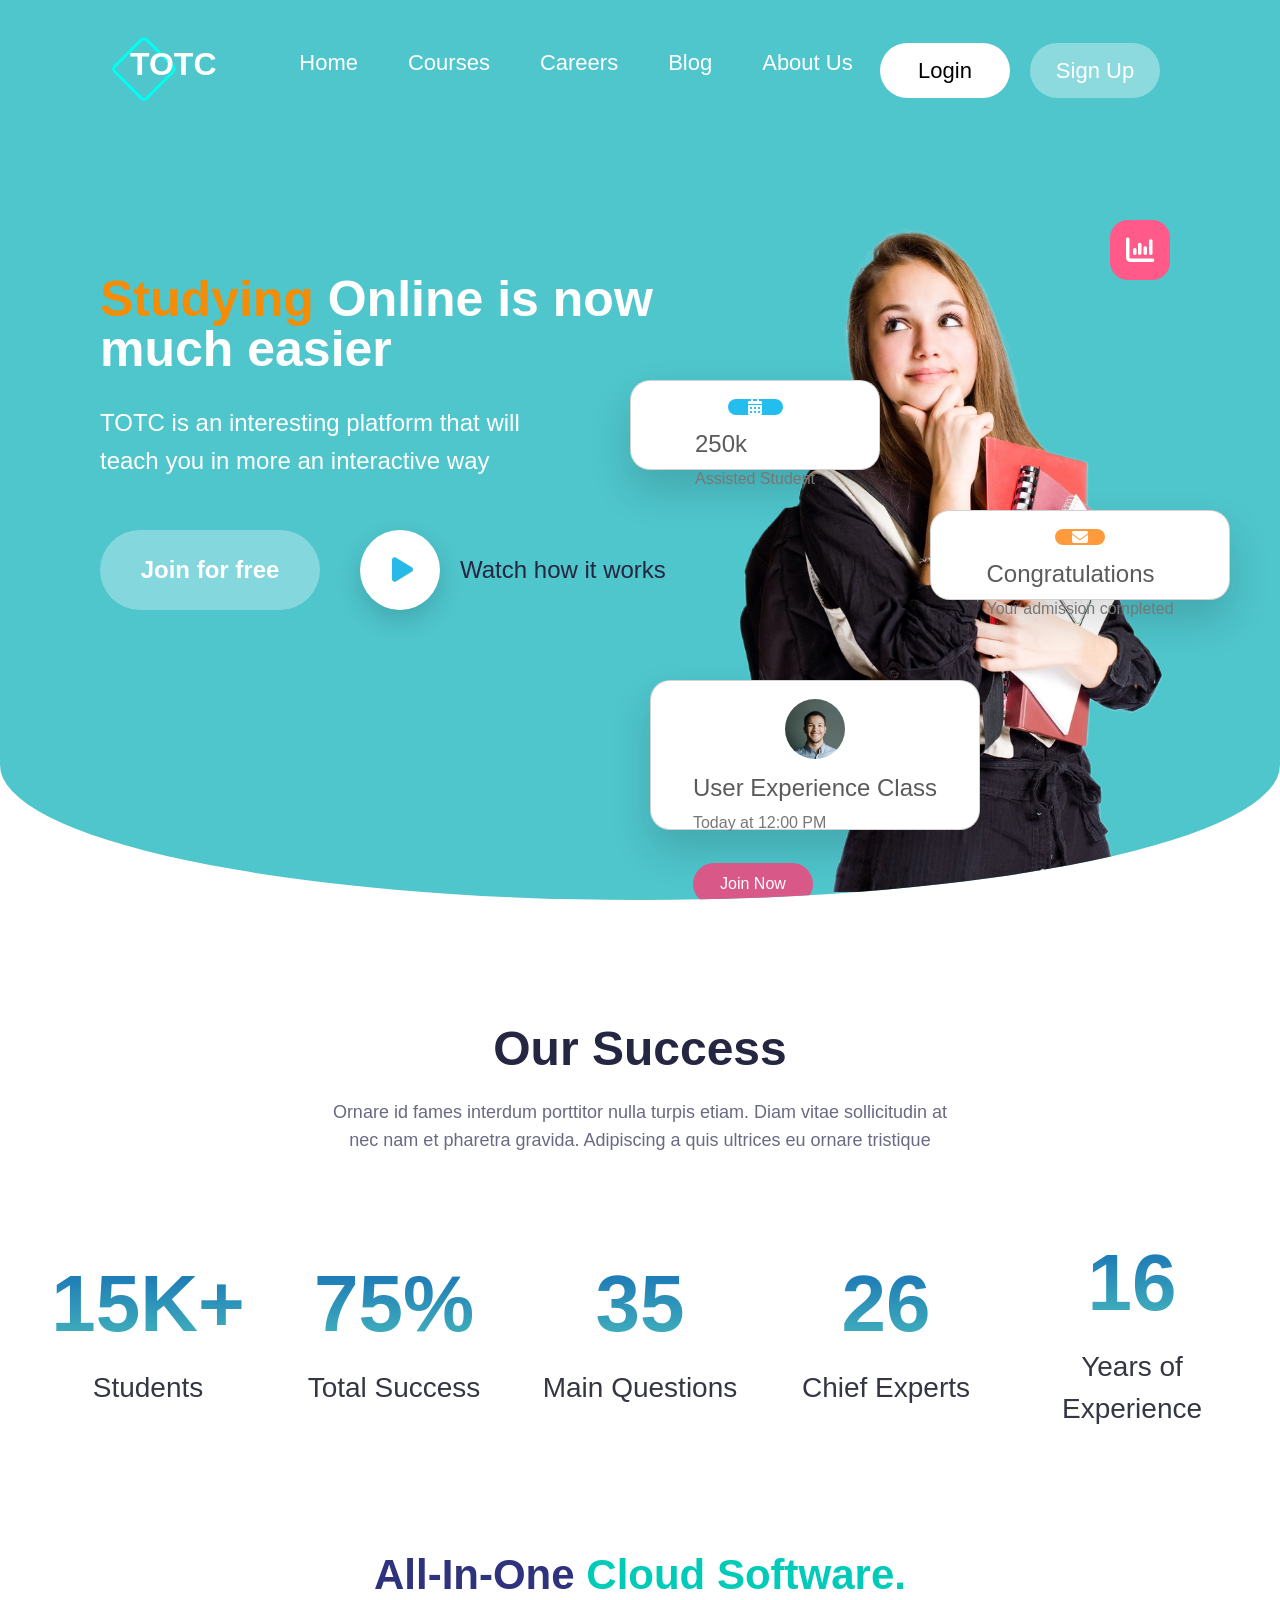
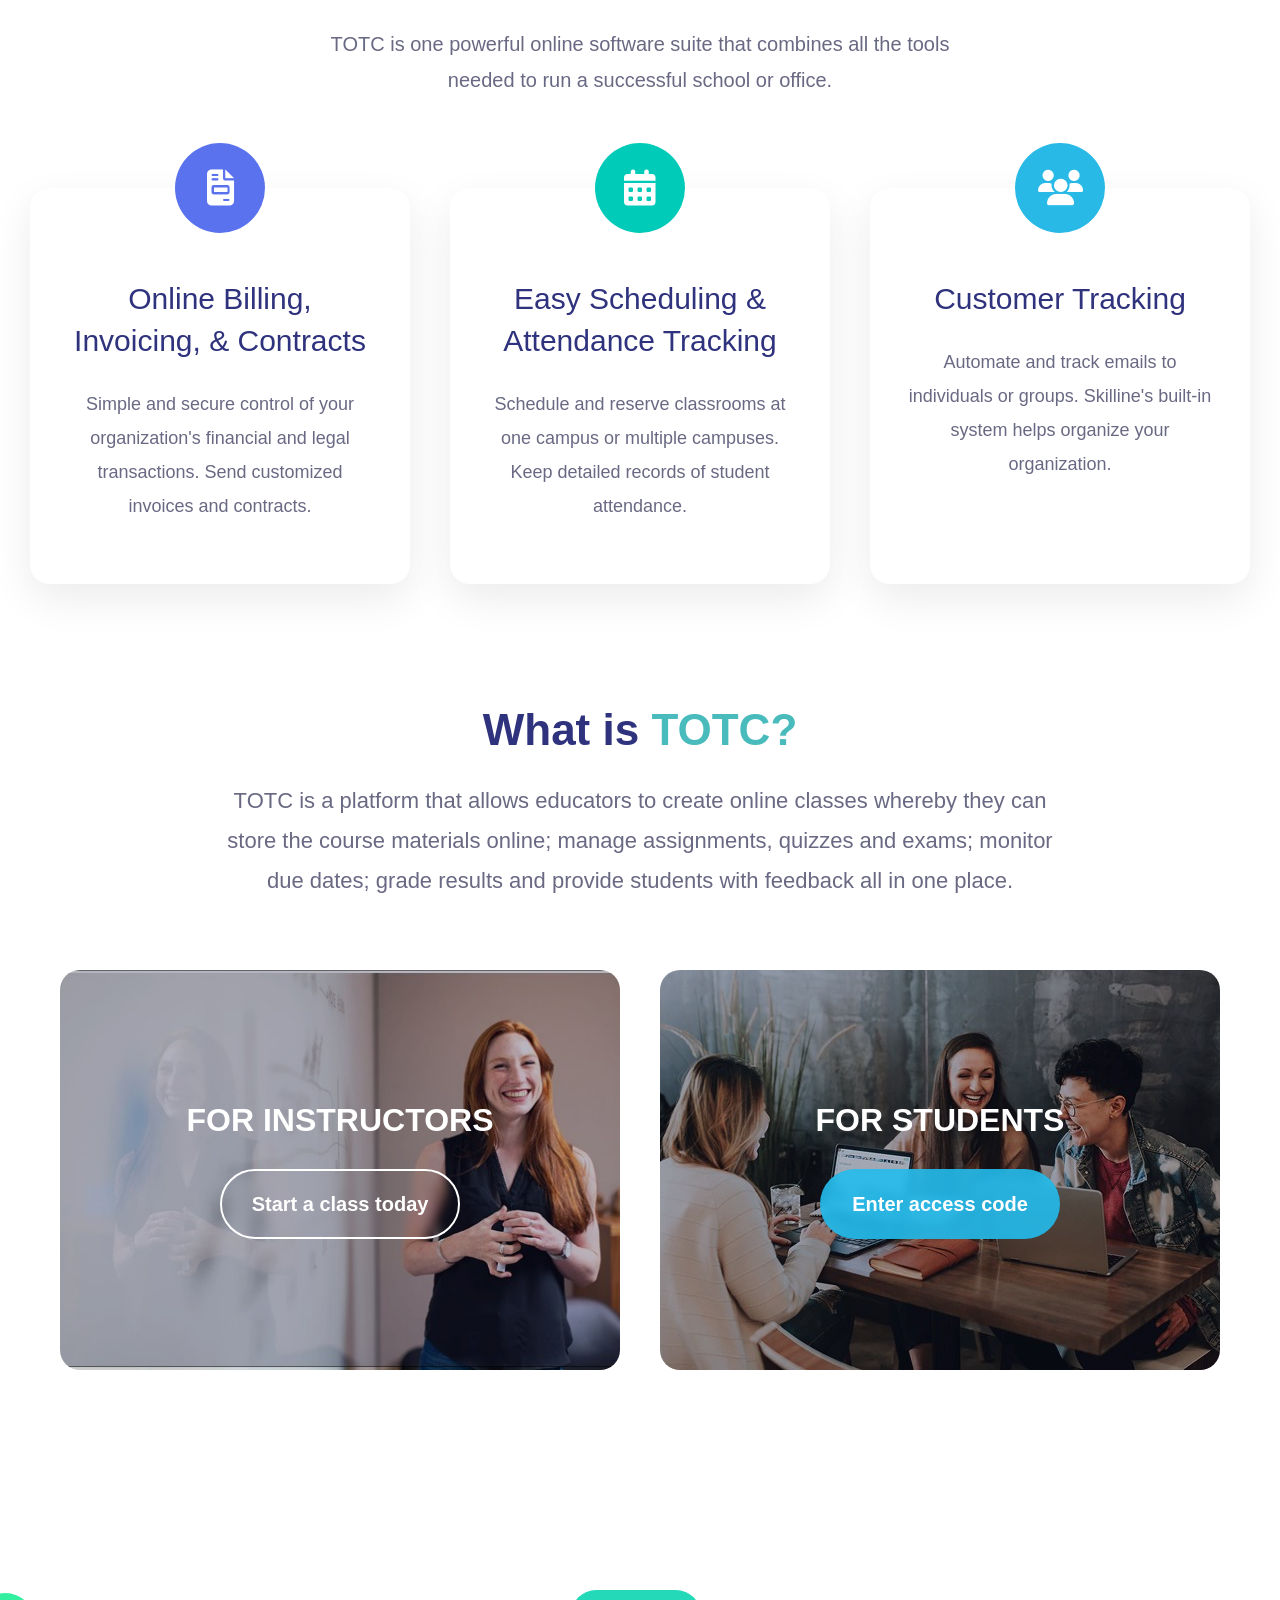
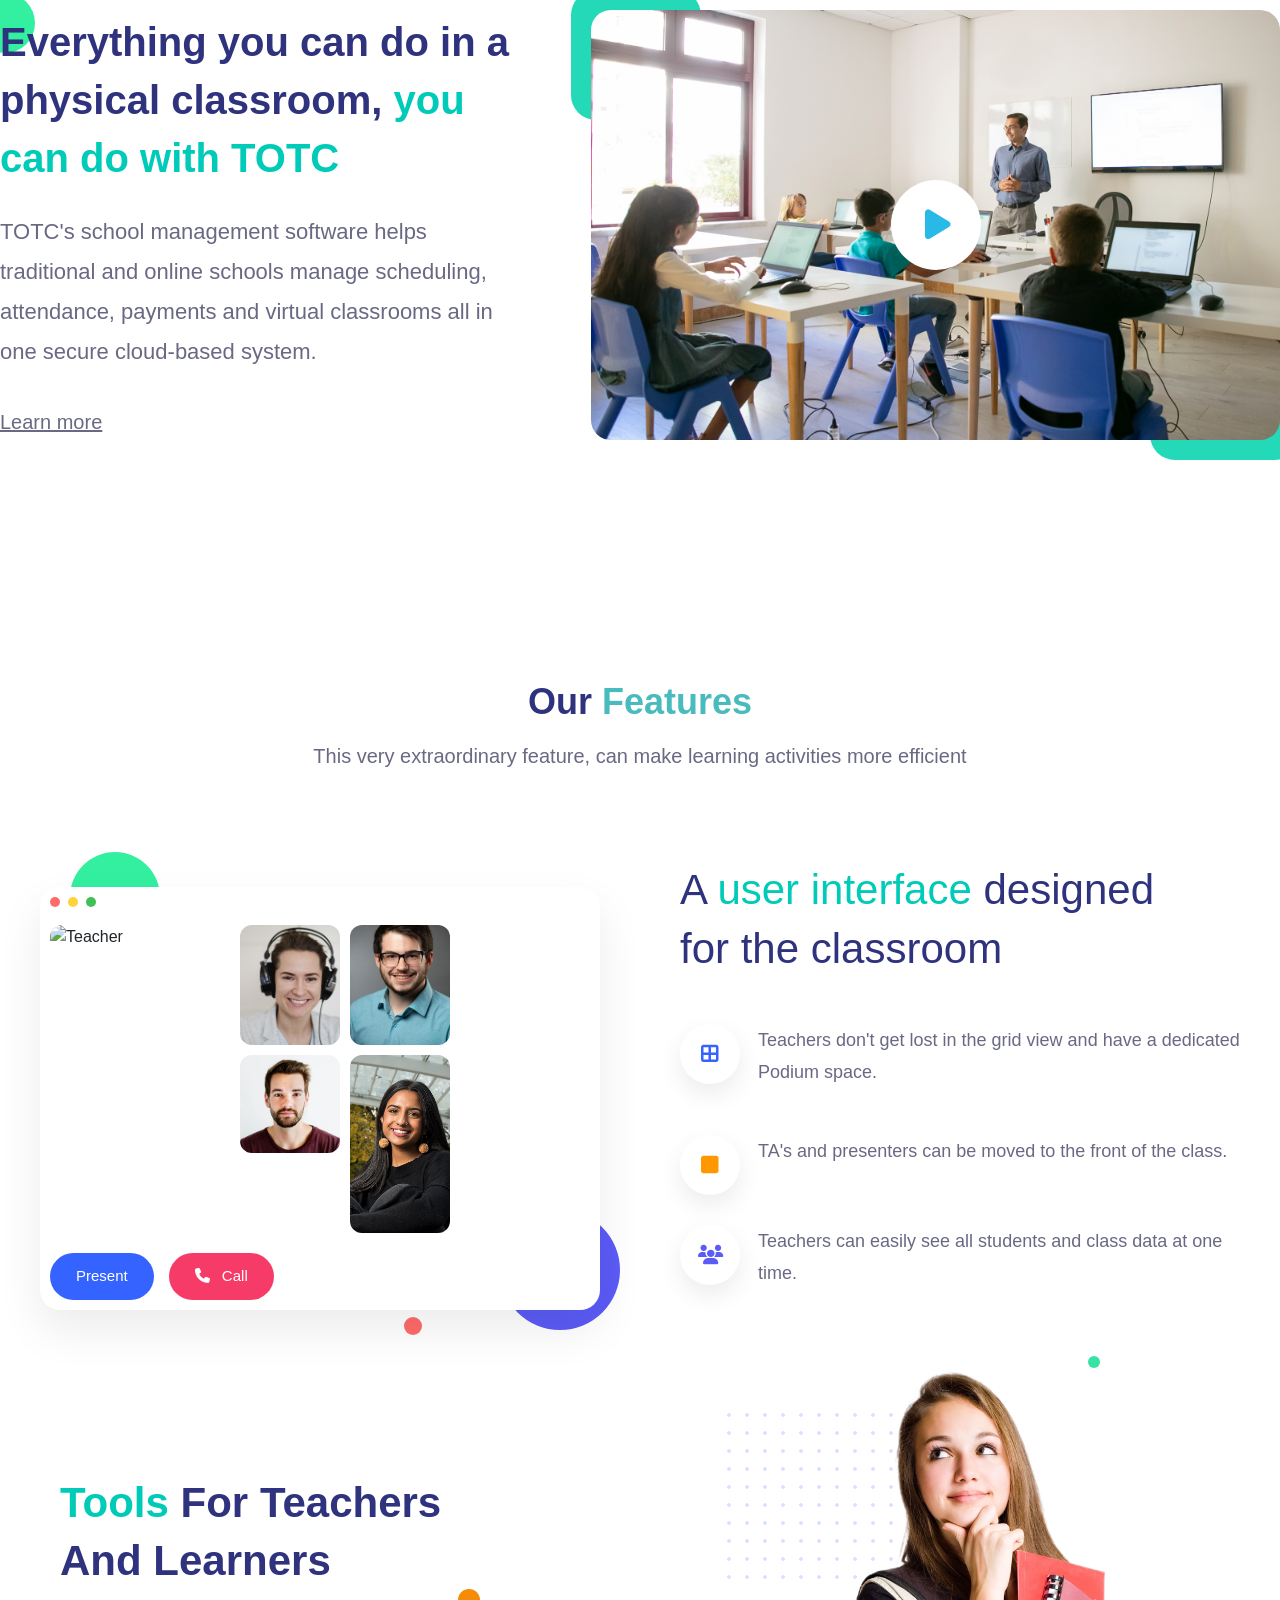
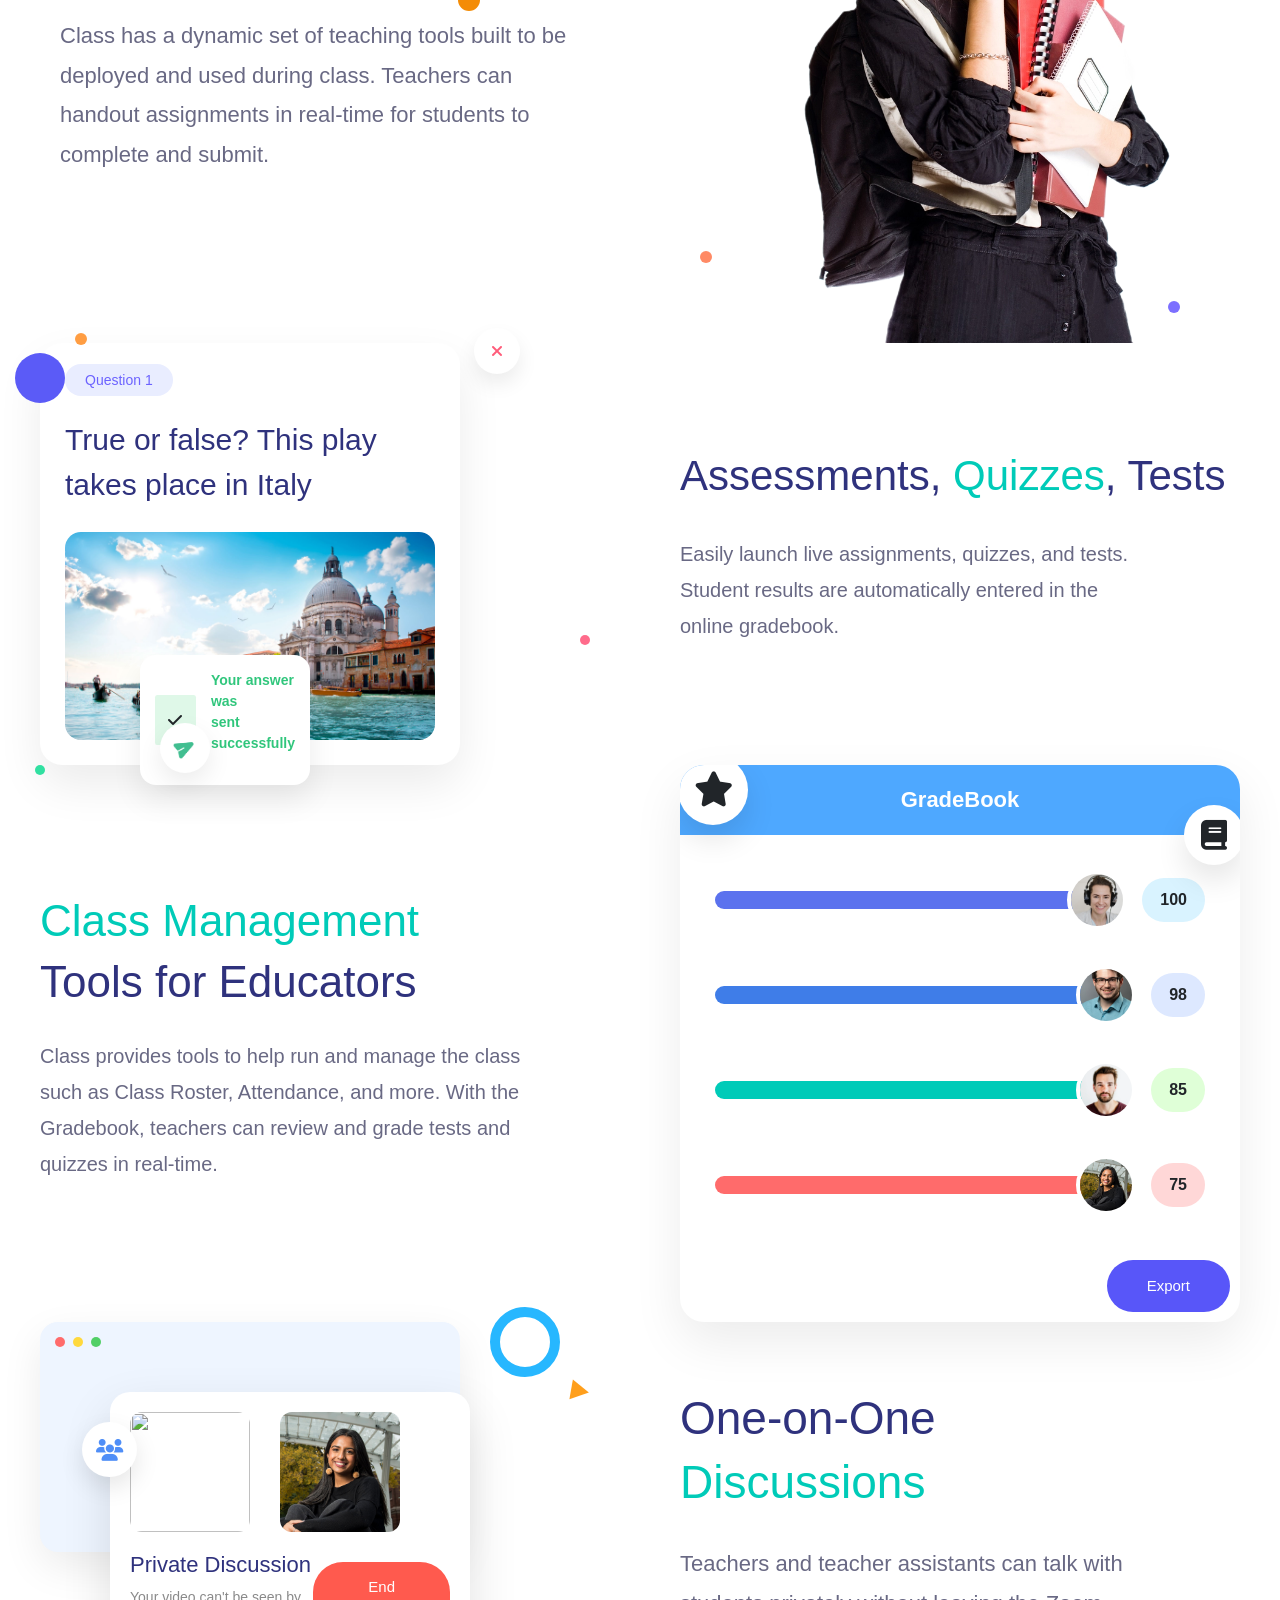
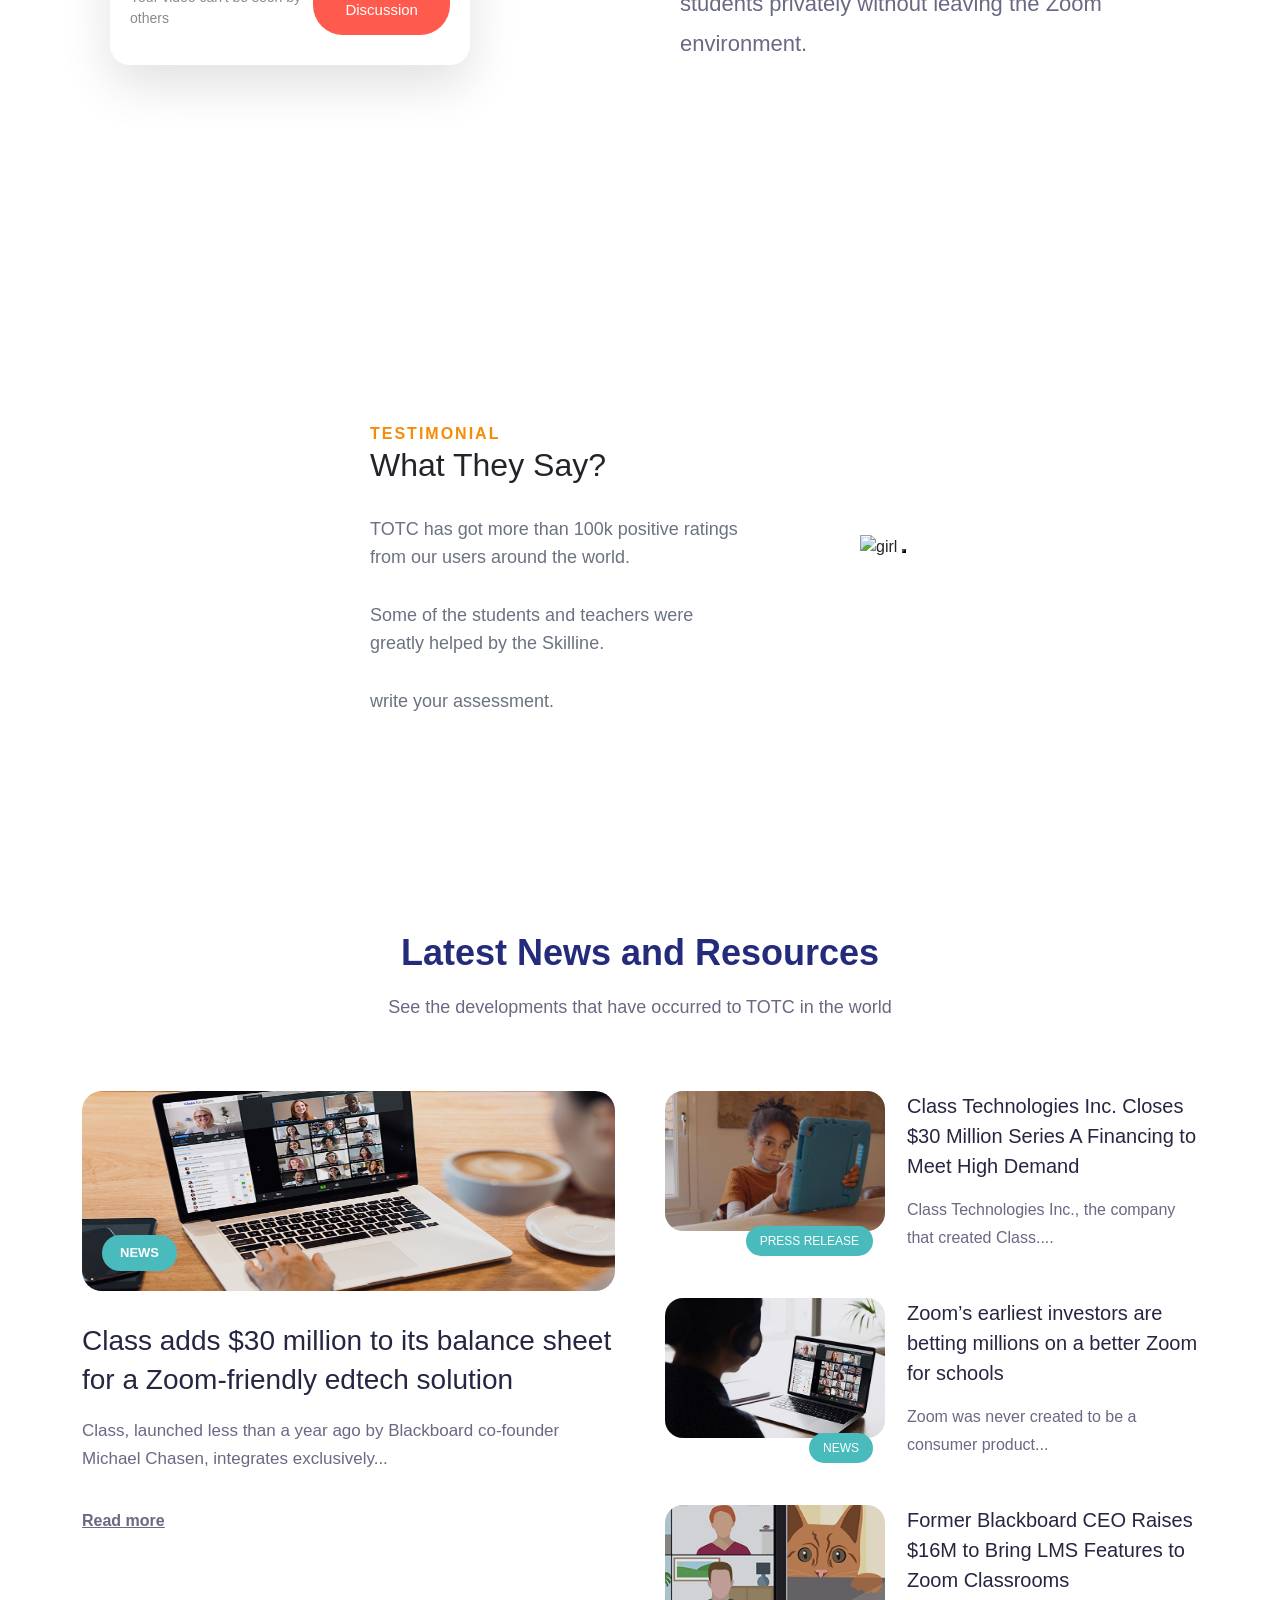
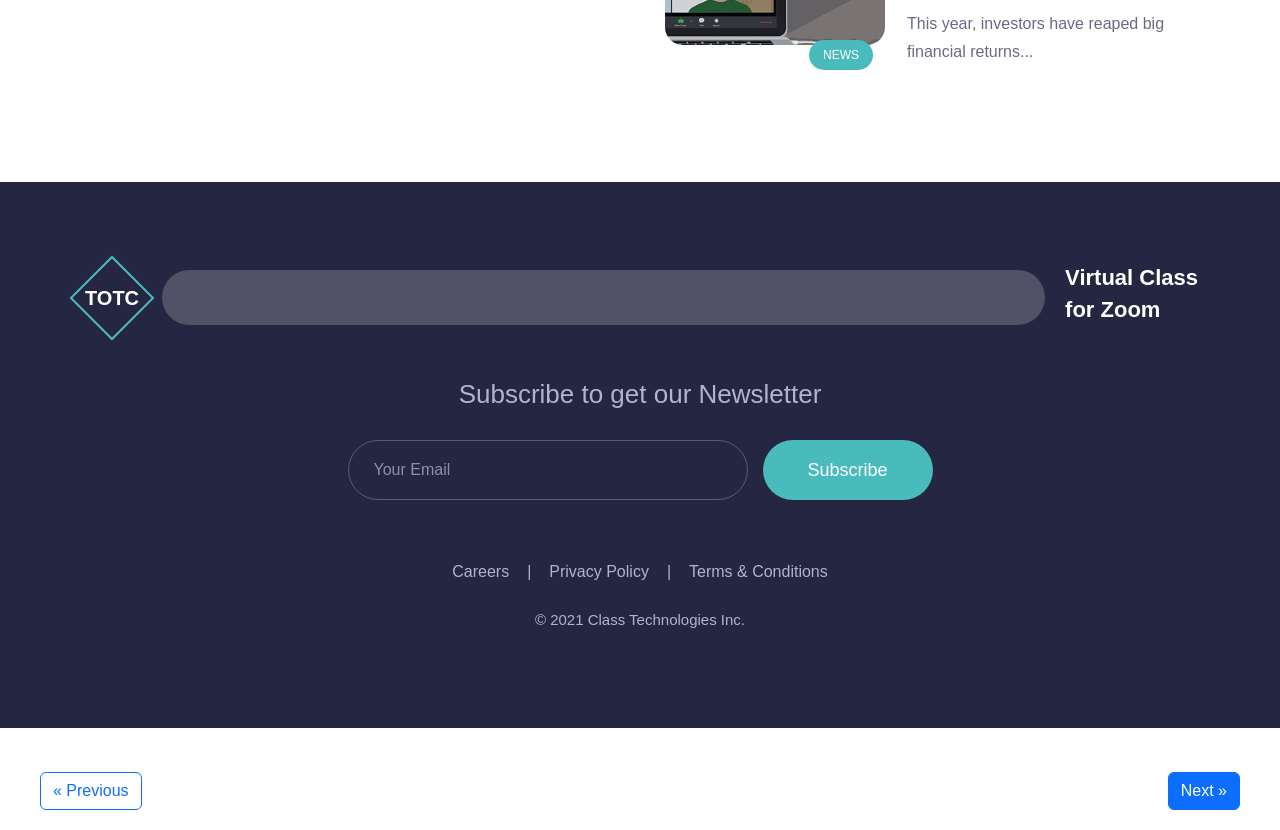
==== index.html @ bfab3529 "Add files via upload" ====
<!DOCTYPE html>
<html lang="en">
<head>
    <meta charset="UTF-8">
    <meta name="viewport" content="width=device-width, initial-scale=1.0">
    <link rel="stylesheet" href="https://cdnjs.cloudflare.com/ajax/libs/font-awesome/6.7.2/css/all.min.css">
    <link href="https://cdn.jsdelivr.net/npm/bootstrap@5.0.2/dist/css/bootstrap.min.css" rel="stylesheet" integrity="sha384-EVSTQN3/azprG1Anm3QDgpJLIm9Nao0Yz1ztcQTwFspd3yD65VohhpuuCOmLASjC" crossorigin="anonymous">
    <link rel="stylesheet" href="style.css">
    <title>TOTC Landing Page</title>
</head>
<body>

<!-- ================= HERO SECTION ================= -->
<section class="hero">
    <!-- navbar-start -->
    <nav class="navbar">

        <div class="logo">
            <div class="diamond"></div>
            <h1>TOTC</h1>
        </div>

        <ul>
            <li>Home</li>
            <li>Courses</li>
            <li>Careers</li>
            <li>Blog</li>
            <li>About Us</li>
        </ul>

        <div class="buttons">
            <button class="login">Login</button>
            <button class="signup">Sign Up</button>
        </div>

    </nav>
    <!-- navbar-completed -->
     <!-- content-start -->
 <div class="container-content">

    <!-- Left Side -->
    <div class="left-content">
        <h1><span>Studying </span>Online is now much easier</h1>

        <p>
            TOTC is an interesting platform that will teach you
            in more an interactive way
        </p>

        <div class="buttons-content">
            <a href="#" class="left-btn">Join for free</a>

            <div class="watch-video">
                <div class="play-btn">
                    <i class="fa-solid fa-play"></i>
                </div>
                <span>Watch how it works</span>
            </div>
        </div>
    </div>

    <!-- Right Side -->
    <div class="right-content">

    <img src="landing_page images/girl.png" class="girl" alt="Girl">

    <!-- 250K Card -->
    <div class="card card1">
        <i class="fa-solid fa-calendar-days"></i>
        <div>
            <h3>250k</h3>
            <p>Assisted Student</p>
        </div>
    </div>

    <!-- Congratulations -->
    <div class="card card2">
        <i class="fa-solid fa-envelope"></i>
        <div>
            <h3>Congratulations</h3>
            <p>Your admission completed</p>
        </div>
    </div>

    <!-- User Experience -->
    <div class="card card3">
        <img src="landing_page images/boy.jpg" class="profile">

        <div class="text">
            <h3>User Experience Class</h3>
            <p>Today at 12:00 PM</p>

            <button>Join Now</button>
        </div>
    </div>

    <!-- Pink Icon -->
    <div class="chart-icon">
        <i class="fa-solid fa-chart-column"></i>
    </div>

</div>

</div>

</section>
<!-- ================= OUR SUCCESS ================= -->

<section class="success-section">

    <div class="success-heading">
        <h2>Our Success</h2>

        <p>
            Ornare id fames interdum porttitor nulla turpis etiam.
            Diam vitae sollicitudin at nec nam et pharetra gravida.
            Adipiscing a quis ultrices eu ornare tristique 
        </p>
    </div>

    <div class="success-stats">

        <div class="stat-box">
            <h3>15K+</h3>
            <span>Students</span>
        </div>

        <div class="stat-box">
            <h3>75%</h3>
            <span>Total Success</span>
        </div>

        <div class="stat-box">
            <h3>35</h3>
            <span>Main Questions</span>
        </div>

        <div class="stat-box">
            <h3>26</h3>
            <span>Chief Experts</span>
        </div>

        <div class="stat-box">
            <h3>16</h3>
            <span>Years of Experience</span>
        </div>

    </div>

</section>
<!-- ================= ALL IN ONE ================= -->

<section class="all-in-one">

    <div class="section-title">
        <h2>
            All-In-One <span>Cloud Software.</span>
        </h2>

        <p>
            TOTC is one powerful online software suite that combines all the tools
            needed to run a successful school or office.
        </p>
    </div>

    <div class="feature-cards">

        <!-- Card 1 -->
        <div class="feature-card">

            <div class="icon blue">
                <i class="fa-solid fa-file-invoice"></i>
            </div>

            <h3>Online Billing,<br>Invoicing, & Contracts</h3>

            <p>
                Simple and secure control of your organization's financial and legal transactions. Send customized invoices and contracts.
            </p>

        </div>

        <!-- Card 2 -->
        <div class="feature-card">

            <div class="icon green">
                <i class="fa-solid fa-calendar-days"></i>
            </div>

            <h3>Easy Scheduling &<br>Attendance Tracking</h3>

            <p>
                Schedule and reserve classrooms at one campus or multiple campuses. Keep detailed records of student attendance.
            </p>

        </div>

        <!-- Card 3 -->
        <div class="feature-card">

            <div class="icon sky">
                <i class="fa-solid fa-users"></i>
            </div>

            <h3>Customer Tracking</h3>

            <p>
                Automate and track emails to individuals or groups. Skilline's built-in system helps organize your organization.
            </p>

        </div>

    </div>

</section>
<!-- WHAT IS TOTC -->
<section class="what-is-totc">

    <div class="section-title">
        <h2>What is <span>TOTC?</span></h2>

        <p>
            TOTC is a platform that allows educators to create online classes whereby they can
            store the course materials online; manage assignments, quizzes and exams; monitor
            due dates; grade results and provide students with feedback all in one place.
        </p>
    </div>

    <div class="totc-cards">

        <!-- Instructor -->
        <div class="totc-card">
            <img src="landing_page images/instructor.png" alt="Instructor">

            <div class="overlay"></div>

            <div class="card-content">
                <h3>FOR INSTRUCTORS</h3>
                <a href="#">Start a class today</a>
            </div>
        </div>

        <!-- Student -->
        <div class="totc-card">
            <img src="landing_page images/students.png" alt="Students">

            <div class="overlay"></div>

            <div class="card-content">
                <h3>FOR STUDENTS</h3>
                <a href="#" class="blue-btn">Enter access code</a>
            </div>
        </div>

    </div>

</section>
<section class="classroom">
    <div class="classroom-content">

        <!-- Left -->
        <div class="classroom-text">
            <h2>
                Everything you can do in a physical classroom,
                <span>you can do with TOTC</span>
            </h2>

            <p>
                TOTC's school management software helps traditional and online
                schools manage scheduling, attendance, payments and virtual
                classrooms all in one secure cloud-based system.
            </p>

            <a href="#">Learn more</a>
        </div>

        <!-- Right -->
        <div class="classroom-image">

            <div class="shape shape1"></div>
            <div class="shape shape2"></div>

            <img src="landing_page images/classroom.jpg" alt="Classroom">

            <div class="play-btn">
                <i class="fa-solid fa-play"></i>
            </div>

        </div>

    </div>
</section>
<!-- feature -->
<section class="features">

    <div class="features-heading">
        <h2>Our <span>Features</span></h2>
        <p>
            This very extraordinary feature, can make learning activities more efficient
        </p>
    </div>



    <div class="classroom-container">

        <!-- Left Side -->
        <div class="classroom-left">

            <div class="ui-circle green1"></div>
            <div class="ui-circle purple"></div>
            <div class="ui-circle red"></div>

            <div class="video-window">

                <div class="browser-header">
                    <span></span>
                    <span></span>
                    <span></span>
                </div>

                <div class="video-layout">

                    <!-- Teacher -->
                    <div class="video-large">
                        <img src="landing_page images/teacher.jpg" alt="Teacher">
                    </div>

                    <!-- Student 1 -->
                    <div class="video-small">
                        <img src="landing_page images/student1.png" alt="Student">
                    </div>

                    <!-- Student 2 -->
                    <div class="video-small">
                        <img src="landing_page images/student2.png" alt="Student">
                    </div>

                    <!-- Student 3 -->
                    <div class="video-small">
                        <img src="landing_page images/student3.png" alt="Student">
                    </div>

                    <!-- Student 4 -->
                    <div class="video-large">
                        <img src="landing_page images/student4.png" alt="Student">
                    </div>

                </div>

                <div class="video-buttons">
                    <button class="btn-present" type="button">
                        Present
                    </button>

                    <button class="btn-call" type="button">
                        <i class="fa-solid fa-phone"></i>
                        Call
                    </button>
                </div>

            </div>

        </div>

        <!-- Right Side -->
        <div class="classroom-right">

            <h2>
                A <span>user interface</span> designed
                <br>
                for the classroom
            </h2>

            <div class="ui-feature">

                <div class="feature-icon blue-icon">
                    <i class="fa-solid fa-border-all"></i>
                </div>

                <p>
                    Teachers don't get lost in the grid view and have a dedicated Podium space.
                </p>

            </div>

            <div class="ui-feature">

                <div class="feature-icon orange-icon">
                    <i class="fa-solid fa-square"></i>
                </div>

                <p>
                    TA's and presenters can be moved to the front of the class.
                </p>

            </div>

            <div class="ui-feature">

                <div class="feature-icon purple-icon">
                    <i class="fa-solid fa-users"></i>
                </div>

                <p>
                    Teachers can easily see all students and class data at one time.
                </p>

            </div>

        </div>

    </div>

    <!-- ,,,,,,,,,,,,,,,,,,,,,,,,,,,,,, -->

    <div class="tools-container">

        <!-- Left -->
        <div class="tools-content">

            <h2>
                <span>Tools</span> For Teachers
                <br>
                And Learners
            </h2>

            <p>
                Class has a dynamic set of teaching tools built to
                be deployed and used during class. Teachers can
                handout assignments in real-time for students to
                complete and submit.
            </p>


            <div class="orange-circle"></div>

        </div>

        <!-- Right -->
        <div class="tools-image">

            <div class="dot dot1"></div>
            <div class="dot dot2"></div>
            <div class="dot dot3"></div>

            <div class="dots"></div>

            <img src="landing_page images/girl.png" alt="Student">

        </div>

    </div>


<!-- ========================================= -->

    <div class="assessment-container">

        <!-- Left Card -->
        <div class="assessment-left">

            <div class="purple-circle"></div>
            <div class="orange-dot"></div>

            <div class="quiz-card">

                <span class="question-tag">
                    Question 1
                </span>

                <h3>
                    True or false?
                    This play takes place
                    in Italy
                </h3>

                <img src="landing_page images/italy.png" alt="Italy">

                <div class="answer-success">

                    <div class="check-icon">
                        <i class="fa-solid fa-check"></i>
                    </div>

                    <p>Your answer was<br>sent successfully</p>

                </div>

            </div>

            <div class="close-icon">
                <i class="fa-solid fa-xmark"></i>
            </div>

    <div class="correct-icon">
    <img src="landing_page images/image.png" alt="Correct">
</div>
            <div class="pink-dot"></div>
            <div class="green-dot"></div>

        </div>

        <!-- Right -->

        <div class="assessment-right">

            <h2>
                Assessments,
                <span>Quizzes</span>,
                Tests
            </h2>

            <p>
                Easily launch live assignments,
                quizzes, and tests. Student results
                are automatically entered in the
                online gradebook.
            </p>

        </div>

    </div>

<!-- ======================================= -->

    <div class="class-management-container">

        <!-- Left -->
        <div class="class-management-content">

            <h2>
                <span>Class Management</span><br>
                Tools for Educators
            </h2>

            <p>
                Class provides tools to help run and manage the class such as
                Class Roster, Attendance, and more. With the Gradebook,
                teachers can review and grade tests and quizzes in real-time.
            </p>

        </div>

        <!-- Right -->
        <div class="gradebook-card">

            <div class="gradebook-header">
                GradeBook
            </div>

            <!-- Student 1 -->
            <div class="grade-row">

                <div class="line blue"></div>

                <div class="student">
                    <img src="landing_page images/student1.png" alt="">
                </div>

                <div class="score blue-score">100</div>

            </div>

            <!-- Student 2 -->

            <div class="grade-row">

                <div class="line dark-blue"></div>

                <div class="student">
                    <img src="landing_page images/student2.png" alt="">
                </div>

                <div class="score dark-score">98</div>

            </div>

            <!-- Student 3 -->

            <div class="grade-row">

                <div class="line green"></div>

                <div class="student">
                    <img src="landing_page images/student3.png" alt="">
                </div>

                <div class="score green-score">85</div>

            </div>

            <!-- Student 4 -->

            <div class="grade-row">

                <div class="line red"></div>

                <div class="student">
                    <img src="landing_page images/student4.png" alt="">
                </div>

                <div class="score red-score">75</div>

            </div>

            <button class="export-btn">Export</button>
<div class="star-icon">
    <i class="fa-solid fa-star"></i>
</div>

<div class="book-icon">
    <i class="fa-solid fa-book"></i>
</div>
          
        </div>

    </div>

    <!-- ======================== -->


    <div class="discussion-container">

        <!-- LEFT -->
        <div class="discussion-left">

            <!-- Back Window -->
            <div class="back-window">

                <div class="browser-bar">
                    <span></span>
                    <span></span>
                    <span></span>
                </div>

            </div>

            <!-- Blue Circle -->
            <div class="blue-circle"></div>

            <!-- Orange Triangle -->
            <div class="orange-triangle"></div>

            <!-- Chat Card -->
            <div class="discussion-card">

                <div class="discussion-icon">
                    <i class="fa-solid fa-users"></i>
                </div>

                <div class="discussion-images">

                    <img src="landing_page images/teacher.jpg" class="teacher">

                    <img src="landing_page images/student4.png" class="student">

                </div>

                <div class="discussion-bottom">

                    <div>
                        <h3>Private Discussion</h3>
                        <p>Your video can't be seen by others</p>
                    </div>

                    <button>End Discussion</button>

                </div>

            </div>

        </div>

        <!-- RIGHT -->

        <div class="discussion-content">

            <h2>
                One-on-One
                <span>Discussions</span>
            </h2>

            <p>
                Teachers and teacher assistants can talk with
                students privately without leaving the Zoom
                environment.
            </p>

        </div>

    </div>

</section>

<!-- ================= TESTIMONIAL SECTION ================= -->
<section class="testimonial">

    <div class="left-content">

        <span class="small-heading">TESTIMONIAL</span>

         <h2>What They Say?</h2>

        <p>
            TOTC has got more than 100k positive ratings
          
            <br>
            from our users around the world.
        </br>

        </p>

        <p>
            Some of the students and teachers were
            <br>
            greatly helped by the Skilline.
        </br>
        </p>

        <p>
            write your assessment.
        </p>
       
    

</div>
   </div>

   <div class="right content">

    <div class="image box">
    <img src="landing_page images/figma.jpg" alt="girl" width=300 height="300">


    

     <!-- <button type="button"></button> -->
    
    
        <span>
            <button>
        
            <!-- <span class="visually-hidden">New alerts</span> -->
        </span>
    </button>
    </div>

   </div>
   
</section>

<section class="news-section">

    <div class="container">

        <h2>Latest News and Resources</h2>

        <p class="subtitle">
            See the developments that have occurred to TOTC in the world
        </p>

        <div class="news-wrapper">

            <!-- Left Big Card -->

            <div class="left-news">

                <div class="image-box">
                     <img src="landing_page images/group.png" alt="girl" width="200" height="200">

                    <span>NEWS</span>
                </div>

                <h3>
                    Class adds $30 million to its balance sheet for
                    a Zoom-friendly edtech solution
                </h3>

                <p>
                    Class, launched less than a year ago by Blackboard
                    co-founder Michael Chasen, integrates exclusively...
                </p>

                <a href="#">Read more</a>

            </div>

            <!-- Right News -->

            <div class="right-news">

                <div class="small-card">

                    <div class="small-image">
                        <img src="landing_page images/images.jpg" alt="girl study">
                        <span>PRESS RELEASE</span>
                    </div>

                    <div class="content">
                        <h4>
                            Class Technologies Inc. Closes $30 Million
                            Series A Financing to Meet High Demand
                        </h4>

                        <p>
                            Class Technologies Inc., the company that
                            created Class....
                        </p>
                    </div>

                </div>

                <div class="small-card">

                    <div class="small-image">
                        <img src="landing_page images/Group 42.png" alt="Zoom-friendly">
                        <span>NEWS</span>
                    </div>

                    <div class="content">
                        <h4>
                            Zoom’s earliest investors are betting millions
                            on a better Zoom for schools
                        </h4>

                        <p>
                            Zoom was never created to be a consumer
                            product...
                        </p>
                    </div>

                </div>

                <div class="small-card">

                    <div class="small-image">
                        <img src="landing_page images/Group 43.png" alt="group pic">
                        <span>NEWS</span>
                    </div>

                    <div class="content">
                        <h4>
                            Former Blackboard CEO Raises $16M to Bring LMS
                            Features to Zoom Classrooms
                        </h4>

                        <p>
                            This year, investors have reaped big
                            financial returns...
                        </p>
                    </div>

                </div>

            </div>

        </div>

    </div>

</section>
 
 <footer class="footer">

    <div class="container">

        <!-- Logo -->

        <div class="footer-logo">

            <div class="diamond">
                <span>TOTC</span>
            </div>

            <div class="line"></div>

            <h3>Virtual Class<br>for Zoom</h3>

        </div>

        <!-- Newsletter -->

        <h4>Subscribe to get our Newsletter</h4>

        <form class="newsletter">

            <input type="email" placeholder="Your Email">

            <button>Subscribe</button>

        </form>

        <!-- Links -->

        <div class="footer-links">

            <a href="#">Careers</a>

            <span>|</span>

            <a href="#">Privacy Policy</a>

            <span>|</span>

            <a href="#">Terms & Conditions</a>

        </div>

        <p class="copyright">
            © 2021 Class Technologies Inc.
        </p>

    </div>

</footer>

<div class="d-flex justify-content-between mt-4" style="max-width:1200px;margin:0 auto;padding:20px 0;">
  <a href="index.html" class="btn btn-outline-primary">&laquo; Previous</a>
  <a href="login.html" class="btn btn-primary">Next &raquo;</a>
</div>

<script src="https://cdn.jsdelivr.net/npm/bootstrap@5.0.2/dist/js/bootstrap.bundle.min.js" integrity="sha384-MrcW6ZMFYlzcLA8Nl+NtUVF0sA7MsXsP1UyJoMp4YLEuNSfAP+JcXn/tWtIaxVXM" crossorigin="anonymous"></script>
</body>
</html>
---- style.css ----
/* ============================================================
   PART 1 — from landing.css
   (hero, success, all-in-one, what-is-totc, classroom, features)
   ============================================================ */

* {
    margin: 0;
    padding: 0;
    box-sizing: border-box;
    font-family: "Poppins", sans-serif;
}

.hero {
    width: 100%;
    height: 900px;
    background: #4FC5CC;
    position: relative;
    overflow: hidden;
    border-bottom-left-radius: 50% 15%;
    border-bottom-right-radius: 50% 15%;
}

/* ================= NAVBAR ================= */

.navbar {
    width: 100%;
    height: 100px;
    display: flex;
    justify-content: space-between;
    align-items: center;
    padding: 35px 120px;
}

.logo {
    position: relative;
    width: 120px;
    height: 70px;
}

.logo .diamond {
    position: absolute;
    width: 48px;
    height: 48px;
    border: 3px solid #00FFF0;
    transform: rotate(45deg);
    border-radius: 5px;
    top: 10px;
}

.logo h1 {
    position: absolute;
    color: #fff;
    font-size: 32px;
    font-weight: 700;
    top: 10px;
    left: 10px;
}

.navbar ul {
    display: flex;
    list-style: none;
    gap: 50px;
}

.navbar ul li {
    color: #fff;
    font-size: 22px;
    cursor: pointer;
}

.buttons {
    display: flex;
    gap: 20px;
}

.login {
    width: 130px;
    height: 55px;
    border: none;
    font-size: 22px;
    border-radius: 40px;
    background: #fff;
}

.signup {
    width: 130px;
    height: 55px;
    font-size: 22px;
    border: none;
    border-radius: 40px;
    background: rgba(255, 255, 255, .35);
    color: #fff;
}

/* ================= HERO CONTENT ================= */

.container-content {
    position: absolute;
    top: 0px;
    left: 0;
    width: 100%;
    padding: 0 100px;
    display: flex;
    justify-content: space-between;
    align-items: center;
}

.left-content {
    width: 600px;
    height: 404px;
    margin-top: 60px;
}

.left-content h1 {
    font-size: 50px;
    line-height: 100%;
    font-weight: 700;
    color: #fff;
}

.left-content span {
    color: #F48C06;
}

.left-content p {
    width: 460px;
    margin-top: 30px;
    font-size: 24px;
    line-height: 38px;
    color: #fff;
}

/* ================= BUTTONS ================= */

.buttons-content {
    display: flex;
    align-items: center;
    gap: 40px;
    margin-top: 50px;
}

.left-btn {
    width: 220px;
    height: 80px;
    background: rgba(255, 255, 255, .3);
    border-radius: 60px;
    color: #fff;
    text-decoration: none;
    display: flex;
    justify-content: center;
    align-items: center;
    font-size: 24px;
    font-weight: 600;
}

.watch-video {
    display: flex;
    align-items: center;
    gap: 20px;
}

.play-btn {
    width: 80px;
    height: 80px;
    border-radius: 50%;
    background: #fff;
    display: flex;
    justify-content: center;
    align-items: center;
    box-shadow: 0 10px 25px rgba(0, 0, 0, .15);
    cursor: pointer;
}

.play-btn i {
    color: #29B9E7;
    font-size: 28px;
    margin-left: 5px;
}

.watch-video span {
    color: #252641;
    font-size: 24px;
    font-weight: 500;
    white-space: nowrap;
}

/* ================= RIGHT IMAGE ================= */

.right-content {
    position: relative;
    width: 544px;
    height: 892px;
}

.girl {
    position: absolute;
    width: 544px;
    height: auto;
    margin-left: -80px;
    right: 0;
    bottom: 0;
}

/* Common Card */

.card {
    position: absolute;
    background: #fff;
    border-radius: 20px;
    box-shadow: 0 20px 40px rgba(0, 0, 0, .15);
    display: flex;
    align-items: center;
    gap: 15px;
    padding: 18px;
}

.card h3 {
    font-size: 24px;
    color: #5B5B5B;
}

.card p {
    font-size: 16px;
    color: #777;
}

/* Card 1 */

.card1 {
    width: 250px;
    height: 90px;
    top: 380px;
    right: 300px;
}

.card1 i {
    width: 55px;
    height: 55px;
    border-radius: 12px;
    background: #23BDEE;
    color: #fff;
    display: flex;
    justify-content: center;
    align-items: center;
}

/* Card 2 */

.card2 {
    width: 300px;
    height: 90px;
    top: 510px;
    right: -50px;
}

.card2 i {
    width: 50px;
    height: 50px;
    background: #FF9A3D;
    color: #fff;
    border-radius: 12px;
    display: flex;
    justify-content: center;
    align-items: center;
}

/* Card 3 */

.card3 {
    width: 330px;
    height: 150px;
    top: 680px;
    right: 200px;
}

.profile {
    width: 60px;
    height: 60px;
    border-radius: 50%;
}

.card3 button {
    margin-top: 12px;
    width: 120px;
    height: 42px;
    border: none;
    border-radius: 30px;
    background: #D85888;
    color: #fff;
}

/* Pink Icon */

.chart-icon {
    position: absolute;
    top: 220px;
    right: 10px;
    width: 60px;
    height: 60px;
    background: #FF5A8A;
    border-radius: 18px;
    display: flex;
    justify-content: center;
    align-items: center;
}

.chart-icon i {
    color: #fff;
    font-size: 28px;
}

/* ================= OUR SUCCESS ================= */

.success-section {
    width: 100%;
    max-width: 1527px;
    margin: 120px auto;
    text-align: center;
    padding: 0 40px;
}

.success-heading h2 {
    font-size: 48px;
    font-weight: 700;
    color: #252641;
    margin-bottom: 20px;
}

.success-heading p {
    width: 630px;
    margin: 0 auto 80px;
    color: #696984;
    font-size: 18px;
    line-height: 160%;
}

.success-stats {
    display: flex;
    justify-content: space-between;
    align-items: center;
    gap: 30px;
}

.stat-box {
    flex: 1;
}

.stat-box h3 {
    font-size: 80px;
    font-weight: 700;
    background: linear-gradient(180deg, #136CB5 0%, #49BBBD 100%);
    -webkit-background-clip: text;
    -webkit-text-fill-color: transparent;
    margin-bottom: 15px;
}

.stat-box span {
    font-size: 28px;
    font-weight: 500;
    color: #010514CC;
}

/* ================= ALL IN ONE ================= */

.all-in-one {
    width: 100%;
    max-width: 1470px;
    margin: 120px auto;
    padding: 0 30px;
}

.section-title {
    text-align: center;
}

.section-title h2 {
    font-size: 42px;
    font-weight: 700;
    color: #2F327D;
}

.section-title h2 span {
    color: #00CBB8;
}

.section-title p {
    width: 620px;
    margin: 25px auto 90px;
    font-size: 20px;
    line-height: 36px;
    color: #696984;
}

.feature-cards {
    display: flex;
    justify-content: center;
    gap: 40px;
}

.feature-card {
    width: 420px;
    min-height: 380px;
    background: #fff;
    border-radius: 20px;
    padding: 90px 35px 45px;
    text-align: center;
    position: relative;
    box-shadow: 0 15px 40px rgba(0, 0, 0, .08);
}

.icon {
    width: 90px;
    height: 90px;
    border-radius: 50%;
    position: absolute;
    top: -45px;
    left: 50%;
    transform: translateX(-50%);
    display: flex;
    justify-content: center;
    align-items: center;
}

.icon i {
    color: #fff;
    font-size: 36px;
}

.blue {
    background: #5B72EE;
}

.green {
    background: #00CBB8;
}

.sky {
    background: #29B9E7;
}

.feature-card h3 {
    font-size: 30px;
    line-height: 42px;
    color: #2F327D;
    margin-bottom: 25px;
}

.feature-card p {
    font-size: 18px;
    line-height: 34px;
    color: #696984;
}

/* ================= WHAT IS TOTC ================= */

.what-is-totc {
    width: 100%;
    max-width: 1200px;
    margin: 120px auto;
    padding: 0 20px;
}

.what-is-totc .section-title h2 {
    font-size: 44px;
    font-weight: 700;
    color: #2F327D;
    margin-bottom: 25px;
}

.what-is-totc .section-title h2 span {
    color: #49BBBD;
}

.what-is-totc .section-title p {
    width: 850px;
    max-width: 100%;
    margin: 0 auto 70px;
    color: #696984;
    font-size: 22px;
    line-height: 180%;
}

.totc-cards {
    display: flex;
    justify-content: space-between;
    gap: 40px;
}

.totc-card {
    position: relative;
    width: 560px;
    height: 400px;
    border-radius: 20px;
    overflow: hidden;
}

.totc-card img {
    width: 100%;
    height: 100%;
    object-fit: cover;
    display: block;
}

.overlay {
    position: absolute;
    inset: 0;
}

.card-content {
    position: absolute;
    inset: 0;
    display: flex;
    flex-direction: column;
    justify-content: center;
    align-items: center;
}

.card-content h3 {
    color: #fff;
    font-size: 32px;
    font-weight: 700;
    margin-bottom: 30px;
}

.card-content a {
    width: 240px;
    height: 70px;
    border: 2px solid #fff;
    border-radius: 50px;
    text-decoration: none;
    color: #fff;
    font-size: 20px;
    font-weight: 600;
    display: flex;
    justify-content: center;
    align-items: center;
    backdrop-filter: blur(4px);
    transition: .3s;
}

.blue-btn {
    background: #23BDEEE5;
    border: none !important;
}

/* ================= CLASSROOM SECTION ================= */

.classroom {
    width: 100%;
    padding: 120px 0;
}

.classroom-content {
    width: 1280px;
    margin: auto;
    display: flex;
    justify-content: space-between;
    align-items: center;
    gap: 80px;
}

.classroom-text {
    width: 520px;
    position: relative;
}

.classroom-text::before {
    content: "";
    width: 60px;
    height: 60px;
    background: #33EFA0;
    border-radius: 50%;
    position: absolute;
    left: -25px;
    top: -20px;
    z-index: -1;
}

.classroom-text h2 {
    font-size: 40px;
    line-height: 58px;
    font-weight: 700;
    color: #2F327D;
    margin-bottom: 25px;
}

.classroom-text span {
    color: #00CBB8;
}

.classroom-text p {
    font-size: 22px;
    line-height: 40px;
    color: #696984;
    margin-bottom: 35px;
}

.classroom-text a {
    color: #696984;
    font-size: 20px;
    text-decoration: underline;
}

.classroom-image {
    width: 700px;
    height: 430px;
    position: relative;
}

.classroom-image img {
    width: 100%;
    height: 100%;
    object-fit: cover;
    border-radius: 20px;
}

.shape {
    position: absolute;
    z-index: -1;
}

.shape1 {
    width: 130px;
    height: 130px;
    background: #23D9B7;
    border-radius: 25px;
    left: -20px;
    top: -20px;
}

.shape2 {
    width: 150px;
    height: 150px;
    background: #23D9B7;
    border-radius: 25px;
    right: -20px;
    bottom: -20px;
}

.classroom-image .play-btn {
    position: absolute;
    left: 50%;
    top: 50%;
    transform: translate(-50%, -50%);
    width: 90px;
    height: 90px;
    background: #fff;
    border-radius: 50%;
    display: flex;
    justify-content: center;
    align-items: center;
    box-shadow: 0 15px 40px rgba(0, 0, 0, .15);
    cursor: pointer;
}

.classroom-image .play-btn i {
    color: #29B9E7;
    font-size: 34px;
    margin-left: 5px;
}

/* ================= OUR FEATURES ================= */

.features {
    width: 100%;
    padding: 120px 0;
}

.features-heading {
    text-align: center;
    margin-bottom: 90px;
}

.features-heading h2 {
    font-size: 36px;
    font-weight: 700;
    color: #2F327D;
}

.features-heading h2 span {
    color: #49BBBD;
}

.features-heading p {
    margin-top: 18px;
    font-size: 20px;
    color: #696984;
}

/* Classroom UI */

.classroom-container {
    max-width: 1200px;
    margin: auto;
    display: flex;
    justify-content: space-between;
    align-items: center;
    gap: 80px;
}

.classroom-left {
    flex: 1;
    position: relative;
}

.video-window {
    background: #fff;
    padding: 10px;
    border-radius: 20px;
    box-shadow: 0 20px 45px rgba(0, 0, 0, .08);
    position: relative;
}

.browser-header {
    display: flex;
    gap: 8px;
    margin-bottom: 18px;
}

.browser-header span {
    width: 10px;
    height: 10px;
    border-radius: 50%;
}

.browser-header span:nth-child(1) {
    background: #ff6b6b;
}

.browser-header span:nth-child(2) {
    background: #ffd43b;
}

.browser-header span:nth-child(3) {
    background: #40c057;
}

.video-layout {
    display: grid;
    grid-template-columns: 180px 100px 100px;
    grid-template-rows: 120px 98px 70px;
    gap: 10px;
}

.video-large,
.video-small {
    width: 100%;
    height: 100%;
}

.video-layout img {
    width: 100%;
    height: 100%;
    display: block;
    object-fit: cover;
    border-radius: 12px;
}

.video-large:first-child {
    grid-column: 1;
    grid-row: 1 / span 2;
}

.video-small:nth-child(2) {
    grid-column: 2;
    grid-row: 1;
}

.video-small:nth-child(3) {
    grid-column: 3;
    grid-row: 1;
}

.video-small:nth-child(4) {
    grid-column: 2;
    grid-row: 2;
}

.video-large:last-child {
    grid-column: 3;
    grid-row: 2 / span 2;
}

.video-buttons {
    display: flex;
    gap: 15px;
    margin-top: 20px;
}

.btn-present,
.btn-call {
    border: none;
    padding: 12px 26px;
    border-radius: 30px;
    color: #fff;
    cursor: pointer;
    font-size: 15px;
}

.btn-present {
    background: #3563ff;
}

.btn-call {
    background: #f63b68;
}

.btn-call i {
    margin-right: 8px;
}

.classroom-right {
    flex: 1;
}

.classroom-right h2 {
    color: #2F327D;
    font-size: 42px;
    line-height: 1.4;
    margin-bottom: 45px;
}

.classroom-right h2 span {
    color: #00CBB8;
}

.ui-feature {
    display: flex;
    gap: 18px;
    margin-bottom: 30px;
    align-items: flex-start;
}

.feature-icon {
    width: 60px;
    height: 60px;
    border-radius: 50%;
    background: #fff;
    display: flex;
    justify-content: center;
    align-items: center;
    box-shadow: 0 10px 25px rgba(0, 0, 0, .08);
    flex-shrink: 0;
}

.feature-icon i {
    font-size: 20px;
}

.blue-icon i {
    color: #3563ff;
}

.orange-icon i {
    color: #ff9800;
}

.purple-icon i {
    color: #5B5BF7;
}

.ui-feature p {
    color: #696984;
    line-height: 1.8;
    font-size: 18px;
}

/* Decoration */

.ui-circle {
    position: absolute;
    border-radius: 50%;
    z-index: -1;
}

.green1 {
    width: 90px;
    height: 90px;
    background: #33EFA0;
    left: 30px;
    top: -35px;
}

.purple {
    width: 120px;
    height: 120px;
    background: #5B5BF7;
    right: -20px;
    bottom: -20px;
}

.red {
    width: 18px;
    height: 18px;
    background: #ff6b6b;
    left: 65%;
    bottom: -25px;
}

/* Tools Section */

.tools-container {
    max-width: 1200px;
    margin: auto;
    padding: 0 20px;
    display: flex;
    justify-content: space-between;
    align-items: center;
    gap: 80px;
}

.tools-content {
    flex: 1;
    position: relative;
}

.tools-content h2 {
    font-size: 42px;
    font-weight: 700;
    color: #2F327D;
    line-height: 1.4;
    margin-bottom: 25px;
}

.tools-content h2 span {
    color: #00CBB8;
}

.tools-content p {
    font-size: 22px;
    color: #696984;
    line-height: 180%;
    margin-bottom: 30px;
    max-width: 520px;
}

.orange-circle {
    width: 22px;
    height: 22px;
    background: #F48C06;
    border-radius: 50%;
    position: absolute;
    top: 115px;
    right: 120px;
}

.tools-image {
    flex: 1;
    position: relative;
    display: flex;
    justify-content: center;
}

.tools-image img {
    width: 470px;
    max-width: 100%;
    position: relative;
    z-index: 2;
}

.dots {
    width: 180px;
    height: 180px;
    position: absolute;
    top: 70px;
    left: 40px;
    z-index: 1;
    background-image: radial-gradient(#D7E5FF 2px, transparent 2px);
    background-size: 18px 18px;
}

.dot {
    width: 12px;
    height: 12px;
    border-radius: 50%;
    position: absolute;
    z-index: 3;
}

.dot1 {
    background: #36E3A5;
    top: 20px;
    right: 120px;
}

.dot2 {
    background: #FF8A65;
    left: 20px;
    bottom: 80px;
}

.dot3 {
    background: #7C6FFF;
    right: 40px;
    bottom: 30px;
}

/* Assessment */

.assessment-container {
    max-width: 1200px;
    margin: auto;
    display: flex;
    justify-content: space-between;
    align-items: center;
    gap: 80px;
}

.assessment-left {
    flex: 1;
    position: relative;
}

.quiz-card {
    width: 420px;
    background: #fff;
    border-radius: 22px;
    padding: 25px;
    box-shadow: 0 20px 45px rgba(0, 0, 0, .08);
}

.question-tag {
    background: #E9EDFF;
    color: #6C63FF;
    padding: 8px 20px;
    border-radius: 30px;
    font-size: 14px;
}

.quiz-card h3 {
    margin: 25px 0;
    color: #2F327D;
    line-height: 1.5;
    font-size: 30px;
}

.quiz-card img {
    width: 100%;
    border-radius: 16px;
}

.answer-success {
    width: 170px;
    background: #fff;
    border-radius: 16px;
    box-shadow: 0 15px 30px rgba(0, 0, 0, .08);
    display: flex;
    align-items: center;
    gap: 15px;
    padding: 15px;
    position: absolute;
    bottom: -20px;
    left: 100px;
}

.check-icon {
    width: 60px;
    height: 50px;
    border-radius: 5%;
    background: #DFF8E8;
    display: flex;
    justify-content: center;
    align-items: center;
}

.check-icon img {
    height: auto;
}

.answer-success p {
    color: #30C67C;
    font-size: 14px;
    font-weight: 600;
}

/* Floating Icons */

.close-icon,
.correct-icon {
    width: 46px;
    height: 46px;
    border-radius: 50%;
    background: #fff;
    display: flex;
    justify-content: center;
    align-items: center;
    box-shadow: 0 10px 20px rgba(0, 0, 0, .08);
    position: absolute;
}

.close-icon {
    top: -15px;
    right: 80px;
}

.close-icon i {
    color: #FF5C7A;
}

.correct-icon {
    width: 50px;
    height: 50px;
    background: #fff;
    border-radius: 50%;
    box-shadow: 0 10px 25px rgba(0, 0, 0, .08);
    display: flex;
    justify-content: center;
    align-items: center;
    position: absolute;
    top: 380px;
    right: 390px;
}

.correct-icon img {
    width: 24px;
    height: 24px;
    object-fit: contain;
    display: block;
}

/* Decorations */

.purple-circle {
    width: 50px;
    height: 50px;
    background: #5B5BF7;
    border-radius: 50%;
    position: absolute;
    left: -25px;
    top: 10px;
}

.orange-dot {
    width: 12px;
    height: 12px;
    border-radius: 50%;
    background: #FF9D42;
    position: absolute;
    left: 35px;
    top: -10px;
}

.green-dot {
    width: 10px;
    height: 10px;
    border-radius: 50%;
    background: #31E0A1;
    position: absolute;
    left: -5px;
    bottom: -10px;
}

.pink-dot {
    width: 10px;
    height: 10px;
    border-radius: 50%;
    background: #FF6B8B;
    position: absolute;
    right: 10px;
    bottom: 120px;
}

.assessment-right {
    flex: 1;
}

.assessment-right h2 {
    color: #2F327D;
    font-size: 42px;
    line-height: 1.4;
    margin-bottom: 30px;
}

.assessment-right span {
    color: #00CBB8;
}

.assessment-right p {
    color: #696984;
    font-size: 20px;
    line-height: 180%;
    max-width: 450px;
}

/* Class Management */

.class-management-container {
    max-width: 1200px;
    margin: auto;
    display: flex;
    justify-content: space-between;
    align-items: center;
    gap: 80px;
}

.class-management-content {
    flex: 1;
}

.class-management-content h2 {
    font-size: 44px;
    line-height: 1.4;
    color: #2F327D;
    margin-bottom: 25px;
}

.class-management-content span {
    color: #00CBB8;
}

.class-management-content p {
    font-size: 20px;
    color: #696984;
    line-height: 180%;
    max-width: 500px;
}

.gradebook-card {
    flex: 1;
    width: 520px;
    background: #fff;
    border-radius: 24px;
    box-shadow: 0 20px 50px rgba(0, 0, 0, .08);
    position: relative;
    overflow: hidden;
}

.gradebook-header {
    height: 70px;
    background: #4EA8FF;
    color: #fff;
    display: flex;
    justify-content: center;
    align-items: center;
    font-size: 22px;
    font-weight: 600;
}

.grade-row {
    display: flex;
    align-items: center;
    margin: 35px;
    position: relative;
}

.line {
    height: 18px;
    border-radius: 30px;
    flex: 1;
}

.dark-blue {
    background: #3F7DE8;
}

.student {
    width: 60px;
    height: 60px;
    margin-left: -20px;
}

.student img {
    width: 100%;
    height: 100%;
    border-radius: 50%;
    object-fit: cover;
    border: 4px solid #fff;
}

.score {
    padding: 10px 18px;
    border-radius: 30px;
    font-weight: 600;
    margin-left: 15px;
}

.blue-score {
    background: #D9F3FF;
}

.dark-score {
    background: #DDE8FF;
}

.green-score {
    background: #DFFFD7;
}

.red-score {
    background: #FFD7D7;
}

.export-btn {
    margin: 10px;
    float: right;
    background: #5856F9;
    color: #fff;
    border: none;
    padding: 15px 40px;
    border-radius: 40px;
    font-size: 15px;
}

.star-icon {
    position: absolute;
    top: -10px;
    left: -2px;
    width: 70px;
    height: 70px;
    background: #fff;
    border-radius: 50%;
    display: flex;
    justify-content: center;
    align-items: center;
    font-size: 35px;
    box-shadow: 0 15px 30px rgba(0, 0, 0, .1);
}

.book-icon {
    position: absolute;
    right: -4px;
    top: 40px;
    width: 60px;
    height: 60px;
    background: #fff;
    border-radius: 50%;
    display: flex;
    justify-content: center;
    align-items: center;
    font-size: 30px;
    box-shadow: 0 15px 30px rgba(0, 0, 0, .1);
}

/* One-on-One Discussion */

.discussion-container {
    max-width: 1200px;
    margin: auto;
    display: flex;
    justify-content: space-between;
    align-items: center;
    gap: 80px;
}

.discussion-left {
    flex: 1;
    position: relative;
    height: 420px;
}

.back-window {
    width: 420px;
    height: 230px;
    background: #EEF5FF;
    border-radius: 18px;
    box-shadow: 0 15px 40px rgba(0, 0, 0, .08);
    position: absolute;
    top: 0;
    left: 0;
}

.browser-bar {
    display: flex;
    gap: 8px;
    padding: 15px;
}

.browser-bar span {
    width: 10px;
    height: 10px;
    border-radius: 50%;
}

.browser-bar span:nth-child(1) {
    background: #FF6B6B;
}

.browser-bar span:nth-child(2) {
    background: #FFD93D;
}

.browser-bar span:nth-child(3) {
    background: #51CF66;
}

.discussion-card {
    width: 360px;
    background: #fff;
    border-radius: 20px;
    box-shadow: 0 20px 50px rgba(0, 0, 0, .12);
    padding: 20px;
    position: absolute;
    left: 70px;
    top: 70px;
}

.discussion-icon {
    width: 55px;
    height: 55px;
    background: #fff;
    border-radius: 50%;
    box-shadow: 0 10px 25px rgba(0, 0, 0, .1);
    display: flex;
    justify-content: center;
    align-items: center;
    position: absolute;
    left: -28px;
    top: 30px;
}

.discussion-icon i {
    color: #4F8EF7;
    font-size: 22px;
}

.discussion-images {
    display: flex;
    gap: 50px;
}

.discussion-images img {
    width: 120px;
    height: 120px;
    border-radius: 12px;
    object-fit: cover;
}

.discussion-bottom {
    margin-top: 20px;
    display: flex;
    justify-content: space-between;
    align-items: center;
}

.discussion-bottom h3 {
    color: #2F327D;
    font-size: 22px;
}

.discussion-bottom p {
    color: #8A8A8A;
    font-size: 14px;
    margin-top: 5px;
}

.discussion-bottom button {
    background: #FF5A4E;
    color: #fff;
    border: none;
    padding: 14px 24px;
    border-radius: 30px;
    cursor: pointer;
    font-size: 15px;
}

.blue-circle {
    width: 70px;
    height: 70px;
    border: 10px solid #27B7FF;
    border-radius: 50%;
    position: absolute;
    top: -15px;
    right: 40px;
}

.orange-triangle {
    width: 0;
    height: 0;
    border-left: 10px solid transparent;
    border-right: 10px solid transparent;
    border-bottom: 18px solid #FF9F1C;
    position: absolute;
    top: 60px;
    right: 10px;
    transform: rotate(100deg);
}

.discussion-content {
    flex: 1;
}

.discussion-content h2 {
    font-size: 46px;
    color: #2F327D;
    line-height: 1.4;
    margin-bottom: 30px;
}

.discussion-content span {
    color: #00CBB8;
    display: block;
}

.discussion-content p {
    color: #696984;
    font-size: 22px;
    line-height: 180%;
    max-width: 450px;
}


/* ============================================================
   PART 2 — from landingpage.css
   (testimonial, news section, footer)
   ============================================================ */

.small-heading {
     color: #3B82F6; 
    font-size: 16px;
    font-weight: 600;
    text-transform: uppercase;
    letter-spacing: 2px;
}

.testimonial {
    display: flex;
    align-items: center;
    justify-content: center;
    gap: 40px;
    width: 85%;
    margin: 100px auto;
}

.testimonial .left-content {
    width: 450px;
    height: auto;
}

.testimonial .left-content p {
    width: auto;
    font-size: 18px;
    color: #6B7280;
    line-height: 28px;
}

.testimonial .right.content {
    width: 50px;
}

.testimonial .right.content img {
    width: 500%;
}

.container {
    width: 1200px;
    margin: auto;


 } 





/* News Section */

.news-section {
    padding: 100px 0;
}

.news-section h2 {
    text-align: center;
    color: #252B7B;
    font-size: 36px;
    font-weight: 700;
}

.subtitle {
    text-align: center;
    color: #696984;
    margin-top: 20px;
    margin-bottom: 70px;
    font-size: 18px;
}

.news-wrapper {
    display: flex;
    justify-content: space-between;
    gap: 50px;
}

.left-news {
    width: 560px;
}

.image-box {
    position: relative;
}

.image-box img {
    width: 100%;
    border-radius: 20px;
    display: block;
}

.image-box span {
    position: absolute;
    left: 20px;
    bottom: 20px;
    background: #49BBBD;
    color: #fff;
    padding: 8px 18px;
    border-radius: 20px;
    font-size: 13px;
    font-weight: bold;
}

.left-news h3 {
    margin: 30px 0 18px;
    font-size: 28px;
    color: #252641;
    line-height: 1.4;
}

.left-news p {
    color: #696984;
    font-size: 17px;
    line-height: 28px;
}

.left-news a {
    display: inline-block;
    margin-top: 20px;
    color: #696984;
    font-weight: bold;
}

.right-news {
    width: 560px;
    display: flex;
    flex-direction: column;
    gap: 30px;
}

.small-card {
    display: flex;
    gap: 22px;
}

.small-image {
    position: relative;
}

.small-image img {
    width: 220px;
    height: 140px;
    object-fit: cover;
    border-radius: 18px;
}

.small-image span {
    position: absolute;
    right: 12px;
    bottom: 12px;
    background: #49BBBD;
    color: #fff;
    padding: 6px 14px;
    border-radius: 20px;
    font-size: 12px;
}

.content h4 {
    color: #252641;
    font-size: 20px;
    line-height: 1.5;
    margin-bottom: 15px;
}

.content p {
    color: #696984;
    line-height: 28px;
    font-size: 16px;
}

/* Footer */

.footer {
    width: 100%;
    background: #252641;
    padding: 80px 40px;
}

.footer .container {
    width: 1200px;
    margin: auto;
    text-align: center;
}

.footer-logo {
    display: flex;
    justify-content: center;
    align-items: center;
    gap: 20px;
    margin-bottom: 45px;
}

.footer .diamond {
    width: 60px;
    height: 60px;
    border: 2px solid #49BBBD;
    transform: rotate(45deg);
    display: flex;
    justify-content: center;
    align-items: center;
}

.footer .diamond span {
    transform: rotate(-45deg);
    color: #fff;
    font-size: 20px;
    font-weight: 700;
}

.footer .line {
    width: 1px;
    height: 55px;
    background: rgba(255, 255, 255, .2);
}

.footer-logo h3 {
    color: #fff;
    font-size: 22px;
    line-height: 32px;
    text-align: left;
    font-weight: 600;
}

.footer h4 {
    color: #B2B3CF;
    font-size: 26px;
    margin-bottom: 30px;
    font-weight: 500;
}

.newsletter {
    display: flex;
    justify-content: center;
    gap: 15px;
    margin-bottom: 60px;
}

.newsletter input {
    width: 400px;
    height: 60px;
    background: transparent;
    border: 1px solid rgba(255, 255, 255, .25);
    border-radius: 35px;
    padding: 0 25px;
    color: #fff;
    font-size: 16px;
    outline: none;
}

.newsletter input::placeholder {
    color: #8F90A6;
}

.newsletter button {
    width: 170px;
    height: 60px;
    border: none;
    border-radius: 35px;
    background: #49BBBD;
    color: #fff;
    font-size: 18px;
    cursor: pointer;
    transition: .3s;
}

.newsletter button:hover {
    background: #3ba9aa;
}

.footer-links {
    display: flex;
    justify-content: center;
    align-items: center;
    gap: 18px;
    margin-bottom: 25px;
}

.footer-links a {
    text-decoration: none;
    color: #B2B3CF;
    font-size: 16px;
}

.footer-links span {
    color: #B2B3CF;
}

.copyright {
    color: #B2B3CF;
    font-size: 15px;
}
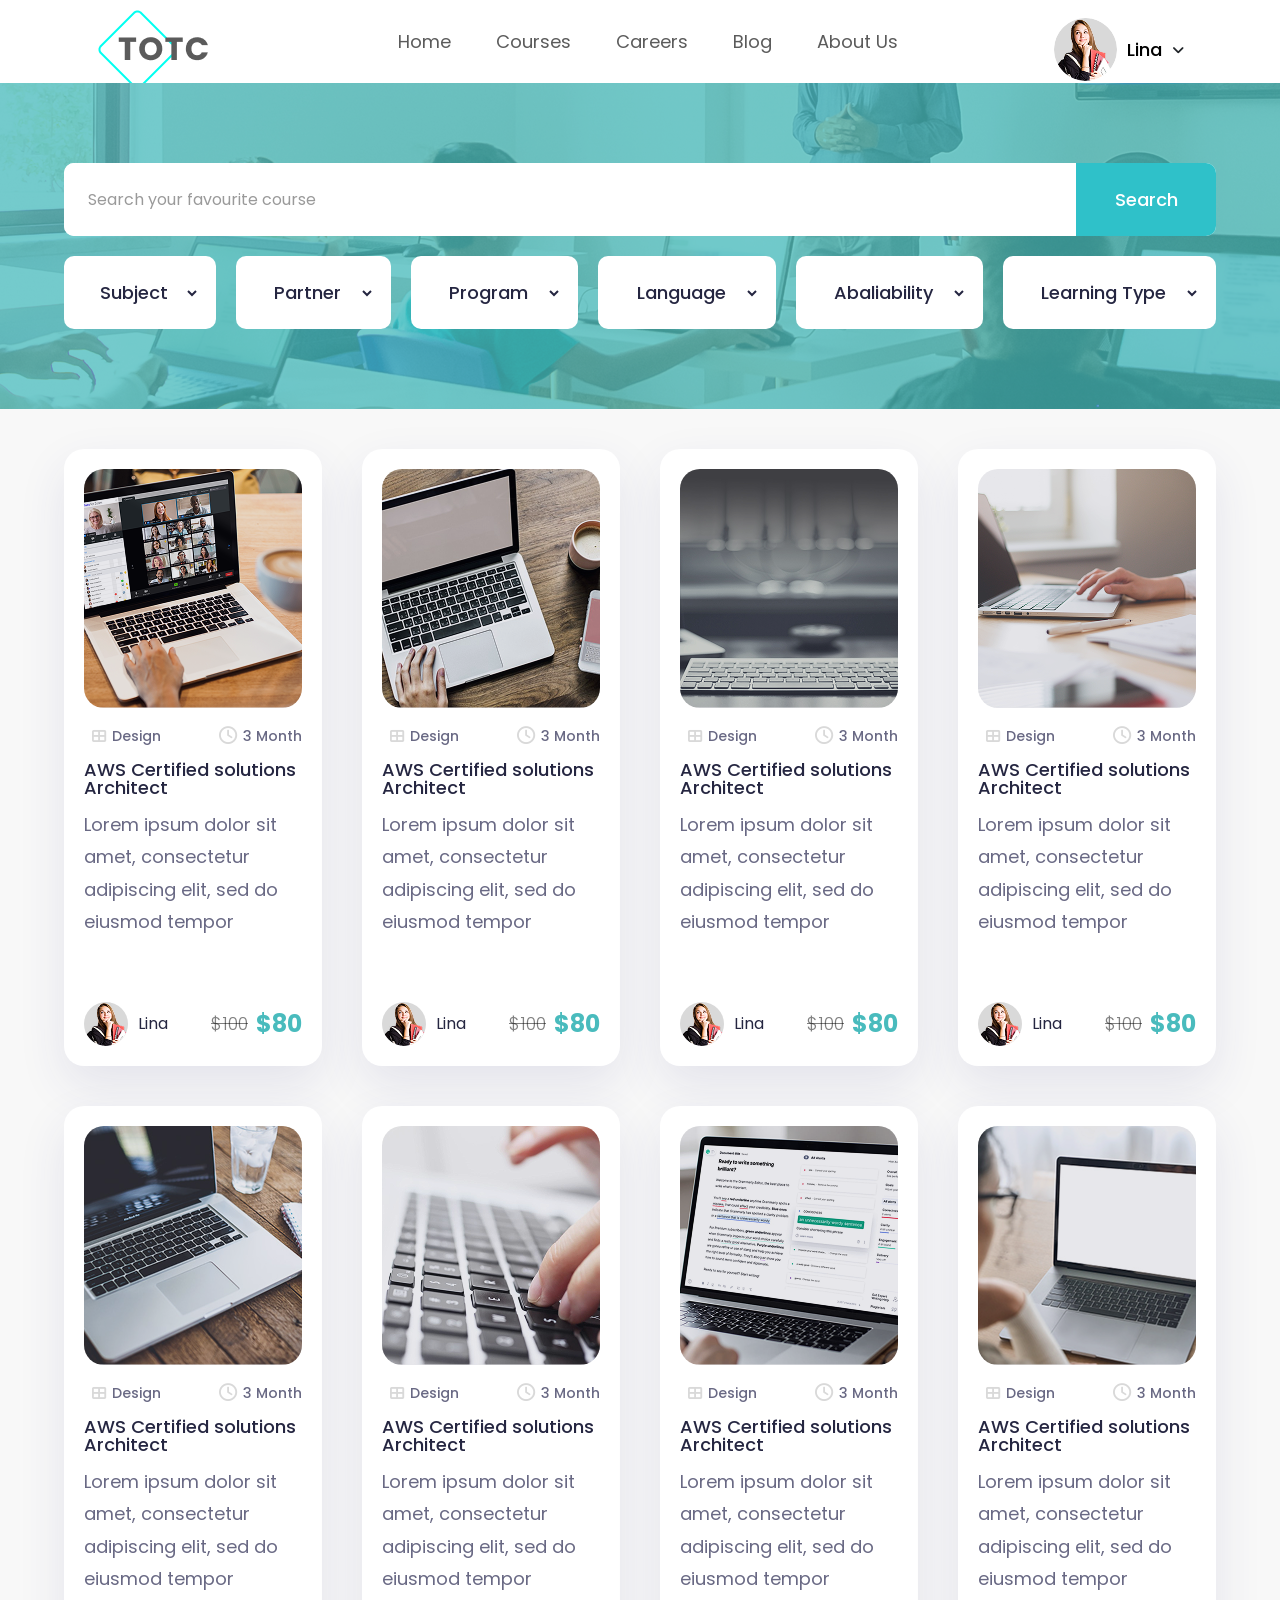
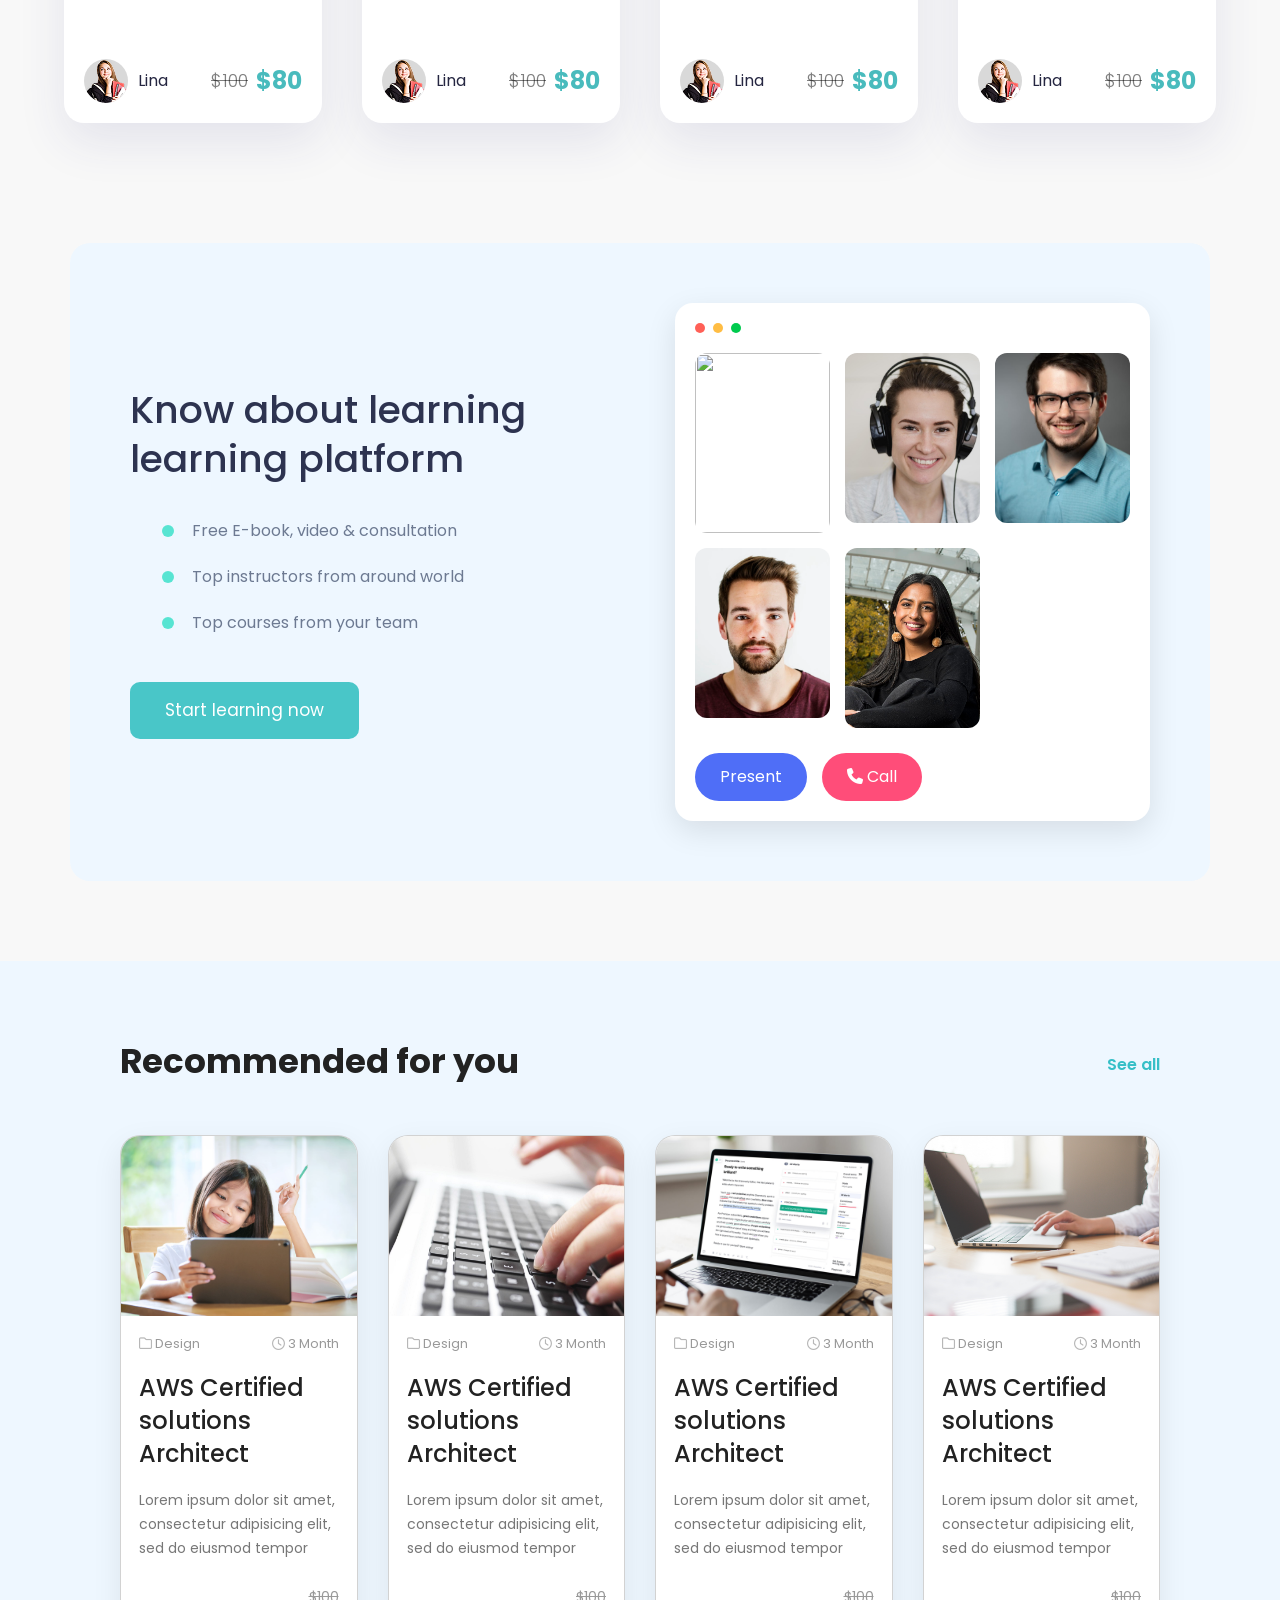
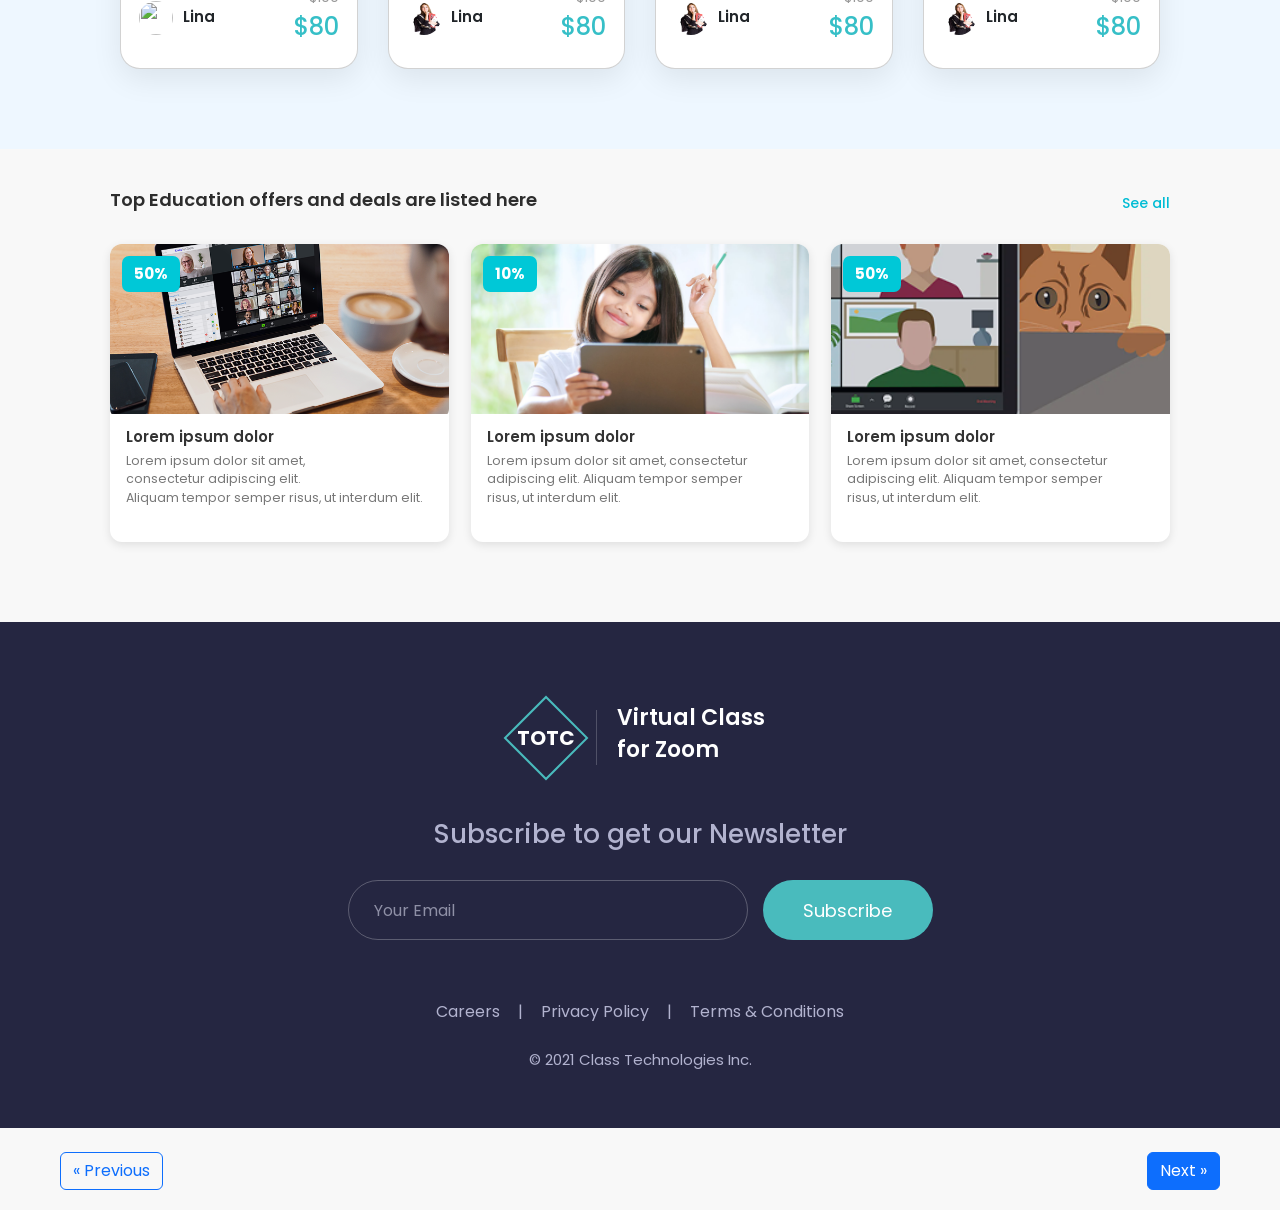
==== commit a22765c9: "Add files via upload" ====
--- a/index.html
+++ b/index.html
@@ -3,908 +3,560 @@
 <head>
     <meta charset="UTF-8">
     <meta name="viewport" content="width=device-width, initial-scale=1.0">
+    <title>TOTC - Learning Platform</title>
+
+    <link rel="preconnect" href="https://fonts.googleapis.com">
+    <link href="https://fonts.googleapis.com/css2?family=Poppins:wght@400;500&display=swap" rel="stylesheet">
     <link rel="stylesheet" href="https://cdnjs.cloudflare.com/ajax/libs/font-awesome/6.7.2/css/all.min.css">
     <link href="https://cdn.jsdelivr.net/npm/bootstrap@5.0.2/dist/css/bootstrap.min.css" rel="stylesheet" integrity="sha384-EVSTQN3/azprG1Anm3QDgpJLIm9Nao0Yz1ztcQTwFspd3yD65VohhpuuCOmLASjC" crossorigin="anonymous">
+
     <link rel="stylesheet" href="style.css">
-    <title>TOTC Landing Page</title>
 </head>
 <body>
 
-<!-- ================= HERO SECTION ================= -->
-<section class="hero">
-    <!-- navbar-start -->
+
+<header>
     <nav class="navbar">
 
         <div class="logo">
-            <div class="diamond"></div>
-            <h1>TOTC</h1>
-        </div>
+            <img src="search page images/Group 235 (1).png" alt="Logo">
+        </div>
+
+        <ul class="nav-menu">
+            <li><a href="#">Home</a></li>
+            <li><a href="#">Courses</a></li>
+            <li><a href="#">Careers</a></li>
+            <li><a href="#">Blog</a></li>
+            <li><a href="#">About Us</a></li>
+        </ul>
+
+        <div class="profile">
+            <img src="search page images/Group 234 (1).png" alt="Profile">
+            <span>Lina</span>
+            <i class="fa-solid fa-angle-down"></i>
+        </div>
+
+    </nav>
+</header>
+
+
+<section class="hero-section">
+  <div class="hero-overlay">
+    <div class="search-filter-wrapper">
+
+      <div class="search-bar-row">
+        <input type="text" class="search-input" placeholder="Search your favourite course">
+        <button class="search-btn">Search</button>
+      </div>
+
+      <div class="filters-row">
+        <div class="filter-dropdown subject-dropdown">
+          <select>
+            <option>Subject</option>
+          </select>
+        </div>
+
+        <div class="filter-dropdown partner-dropdown">
+          <select>
+            <option>Partner</option>
+          </select>
+        </div>
+
+        <div class="filter-dropdown program-dropdown">
+          <select>
+            <option>Program</option>
+          </select>
+        </div>
+
+        <div class="filter-dropdown language-dropdown">
+          <select>
+            <option>Language</option>
+          </select>
+        </div>
+
+        <div class="filter-dropdown ability-dropdown">
+          <select>
+            <option>Abaliability</option>
+          </select>
+        </div>
+
+        <div class="filter-dropdown learning-type-dropdown">
+          <select>
+            <option>Learning Type</option>
+          </select>
+        </div>
+      </div>
+
+    </div>
+  </div>
+</section>
+
+
+<section class="courses-grid-section">
+  <div class="courses-grid">
+
+    <div class="course-card">
+      <div class="card-image-wrap">
+        <img src="search page images/Rectangle 32 (2).png" alt="AWS Certified solutions Architect">
+      </div>
+      <div class="card-tags">
+        <span class="tag-design"><i class="fas fa-th-large"></i> Design</span>
+        <span class="tag-duration"><i class="far fa-clock"></i> 3 Month</span>
+      </div>
+      <h3 class="card-title">AWS Certified solutions Architect</h3>
+      <p class="card-desc">Lorem ipsum dolor sit amet, consectetur adipiscing elit, sed do eiusmod tempor</p>
+      <div class="card-footer">
+        <div class="instructor">
+          <img src="search page images/image 12 (1).png" alt="Lina" class="instructor-avatar">
+          <span class="instructor-name">Lina</span>
+        </div>
+        <div class="card-price">
+          <span class="old-price">$100</span>
+          <span class="new-price">$80</span>
+        </div>
+      </div>
+    </div>
+
+    <div class="course-card">
+      <div class="card-image-wrap">
+        <img src="search page images/Group 40.png" alt="AWS Certified solutions Architect">
+      </div>
+      <div class="card-tags">
+        <span class="tag-design"><i class="fas fa-th-large"></i> Design</span>
+        <span class="tag-duration"><i class="far fa-clock"></i> 3 Month</span>
+      </div>
+      <h3 class="card-title">AWS Certified solutions Architect</h3>
+      <p class="card-desc">Lorem ipsum dolor sit amet, consectetur adipiscing elit, sed do eiusmod tempor</p>
+      <div class="card-footer">
+        <div class="instructor">
+          <img src="search page images/image 12 (1).png" alt="Lina" class="instructor-avatar">
+          <span class="instructor-name">Lina</span>
+        </div>
+        <div class="card-price">
+          <span class="old-price">$100</span>
+          <span class="new-price">$80</span>
+        </div>
+      </div>
+    </div>
+
+    <div class="course-card">
+      <div class="card-image-wrap">
+        <img src="search page images/Group 40 (1).png" alt="AWS Certified solutions Architect">
+      </div>
+      <div class="card-tags">
+        <span class="tag-design"><i class="fas fa-th-large"></i> Design</span>
+        <span class="tag-duration"><i class="far fa-clock"></i> 3 Month</span>
+      </div>
+      <h3 class="card-title">AWS Certified solutions Architect</h3>
+      <p class="card-desc">Lorem ipsum dolor sit amet, consectetur adipiscing elit, sed do eiusmod tempor</p>
+      <div class="card-footer">
+        <div class="instructor">
+          <img src="search page images/image 12 (1).png" alt="Lina" class="instructor-avatar">
+          <span class="instructor-name">Lina</span>
+        </div>
+        <div class="card-price">
+          <span class="old-price">$100</span>
+          <span class="new-price">$80</span>
+        </div>
+      </div>
+    </div>
+
+    <div class="course-card">
+      <div class="card-image-wrap">
+        <img src="search page images/Group 40 (2).png" alt="AWS Certified solutions Architect">
+      </div>
+      <div class="card-tags">
+        <span class="tag-design"><i class="fas fa-th-large"></i> Design</span>
+        <span class="tag-duration"><i class="far fa-clock"></i> 3 Month</span>
+      </div>
+      <h3 class="card-title">AWS Certified solutions Architect</h3>
+      <p class="card-desc">Lorem ipsum dolor sit amet, consectetur adipiscing elit, sed do eiusmod tempor</p>
+      <div class="card-footer">
+        <div class="instructor">
+          <img src="search page images/image 12 (1).png" alt="Lina" class="instructor-avatar">
+          <span class="instructor-name">Lina</span>
+        </div>
+        <div class="card-price">
+          <span class="old-price">$100</span>
+          <span class="new-price">$80</span>
+        </div>
+      </div>
+    </div>
+
+    <div class="course-card">
+      <div class="card-image-wrap">
+        <img src="search page images/Group 40 (3).png" alt="AWS Certified solutions Architect">
+      </div>
+      <div class="card-tags">
+        <span class="tag-design"><i class="fas fa-th-large"></i> Design</span>
+        <span class="tag-duration"><i class="far fa-clock"></i> 3 Month</span>
+      </div>
+      <h3 class="card-title">AWS Certified solutions Architect</h3>
+      <p class="card-desc">Lorem ipsum dolor sit amet, consectetur adipiscing elit, sed do eiusmod tempor</p>
+      <div class="card-footer">
+        <div class="instructor">
+          <img src="search page images/image 12 (1).png" alt="Lina" class="instructor-avatar">
+          <span class="instructor-name">Lina</span>
+        </div>
+        <div class="card-price">
+          <span class="old-price">$100</span>
+          <span class="new-price">$80</span>
+        </div>
+      </div>
+    </div>
+
+    <div class="course-card">
+      <div class="card-image-wrap">
+        <img src="search page images/Group 40 (4).png" alt="AWS Certified solutions Architect">
+      </div>
+      <div class="card-tags">
+        <span class="tag-design"><i class="fas fa-th-large"></i> Design</span>
+        <span class="tag-duration"><i class="far fa-clock"></i> 3 Month</span>
+      </div>
+      <h3 class="card-title">AWS Certified solutions Architect</h3>
+      <p class="card-desc">Lorem ipsum dolor sit amet, consectetur adipiscing elit, sed do eiusmod tempor</p>
+      <div class="card-footer">
+        <div class="instructor">
+          <img src="search page images/image 12 (1).png" alt="Lina" class="instructor-avatar">
+          <span class="instructor-name">Lina</span>
+        </div>
+        <div class="card-price">
+          <span class="old-price">$100</span>
+          <span class="new-price">$80</span>
+        </div>
+      </div>
+    </div>
+
+    <div class="course-card">
+      <div class="card-image-wrap">
+        <img src="search page images/Group 40 (5).png" alt="AWS Certified solutions Architect">
+      </div>
+      <div class="card-tags">
+        <span class="tag-design"><i class="fas fa-th-large"></i> Design</span>
+        <span class="tag-duration"><i class="far fa-clock"></i> 3 Month</span>
+      </div>
+      <h3 class="card-title">AWS Certified solutions Architect</h3>
+      <p class="card-desc">Lorem ipsum dolor sit amet, consectetur adipiscing elit, sed do eiusmod tempor</p>
+      <div class="card-footer">
+        <div class="instructor">
+          <img src="search page images/image 12 (1).png" alt="Lina" class="instructor-avatar">
+          <span class="instructor-name">Lina</span>
+        </div>
+        <div class="card-price">
+          <span class="old-price">$100</span>
+          <span class="new-price">$80</span>
+        </div>
+      </div>
+    </div>
+
+    <div class="course-card">
+      <div class="card-image-wrap">
+        <img src="search page images/Group 40 (6).png" alt="AWS Certified solutions Architect">
+      </div>
+      <div class="card-tags">
+        <span class="tag-design"><i class="fas fa-th-large"></i> Design</span>
+        <span class="tag-duration"><i class="far fa-clock"></i> 3 Month</span>
+      </div>
+      <h3 class="card-title">AWS Certified solutions Architect</h3>
+      <p class="card-desc">Lorem ipsum dolor sit amet, consectetur adipiscing elit, sed do eiusmod tempor</p>
+      <div class="card-footer">
+        <div class="instructor">
+          <img src="search page images/image 12 (1).png" alt="Lina" class="instructor-avatar">
+          <span class="instructor-name">Lina</span>
+        </div>
+        <div class="card-price">
+          <span class="old-price">$100</span>
+          <span class="new-price">$80</span>
+        </div>
+      </div>
+    </div>
+
+  </div>
+</section>
+
+<section class="learning">
+
+  <div class="container">
+
+    <!-- Left -->
+    <div class="left">
+
+        <h2>
+            Know about learning <br>
+            learning platform
+        </h2>
 
         <ul>
-            <li>Home</li>
-            <li>Courses</li>
-            <li>Careers</li>
-            <li>Blog</li>
-            <li>About Us</li>
+            <li>Free E-book, video & consultation</li>
+            <li>Top instructors from around world</li>
+            <li>Top courses from your team</li>
         </ul>
 
-        <div class="buttons">
-            <button class="login">Login</button>
-            <button class="signup">Sign Up</button>
-        </div>
-
-    </nav>
-    <!-- navbar-completed -->
-     <!-- content-start -->
- <div class="container-content">
-
-    <!-- Left Side -->
-    <div class="left-content">
-        <h1><span>Studying </span>Online is now much easier</h1>
-
-        <p>
-            TOTC is an interesting platform that will teach you
-            in more an interactive way
-        </p>
-
-        <div class="buttons-content">
-            <a href="#" class="left-btn">Join for free</a>
-
-            <div class="watch-video">
-                <div class="play-btn">
-                    <i class="fa-solid fa-play"></i>
-                </div>
-                <span>Watch how it works</span>
-            </div>
-        </div>
-    </div>
-
-    <!-- Right Side -->
-    <div class="right-content">
-
-    <img src="landing_page images/girl.png" class="girl" alt="Girl">
-
-    <!-- 250K Card -->
-    <div class="card card1">
-        <i class="fa-solid fa-calendar-days"></i>
-        <div>
-            <h3>250k</h3>
-            <p>Assisted Student</p>
-        </div>
-    </div>
-
-    <!-- Congratulations -->
-    <div class="card card2">
-        <i class="fa-solid fa-envelope"></i>
-        <div>
-            <h3>Congratulations</h3>
-            <p>Your admission completed</p>
-        </div>
-    </div>
-
-    <!-- User Experience -->
-    <div class="card card3">
-        <img src="landing_page images/boy.jpg" class="profile">
-
-        <div class="text">
-            <h3>User Experience Class</h3>
-            <p>Today at 12:00 PM</p>
-
-            <button>Join Now</button>
-        </div>
-    </div>
-
-    <!-- Pink Icon -->
-    <div class="chart-icon">
-        <i class="fa-solid fa-chart-column"></i>
-    </div>
-
-</div>
-
-</div>
+        <button>Start learning now</button>
+
+    </div>
+
+   
+    <div class="right">
+
+        <div class="window">
+
+            <div class="top-bar">
+                <span class="red"></span>
+                <span class="yellow"></span>
+                <span class="green"></span>
+            </div>
+
+            <div class="video-grid">
+
+                <div class="big">
+                    <img src="search page images/person1.jpg" alt="">
+                </div>
+
+                <div class="small">
+                    <img src="search page images/person2.png" alt="">
+                </div>
+
+                <div class="small">
+                    <img src="search page images/person3.png" alt="">
+                </div>
+
+                <div class="small">
+                    <img src="search page images/person4.png" alt="">
+                </div>
+
+                <div class="big">
+                    <img src="search page images/person5.png" alt="">
+                </div>
+
+            </div>
+
+            <div class="buttons">
+                <button class="present">Present</button>
+                <button class="call">
+                    <i class="fa-solid fa-phone"></i>
+                    Call
+                </button>
+            </div>
+
+        </div>
+
+    </div>
+
+  </div>
 
 </section>
-<!-- ================= OUR SUCCESS ================= -->
-
-<section class="success-section">
-
-    <div class="success-heading">
-        <h2>Our Success</h2>
-
-        <p>
-            Ornare id fames interdum porttitor nulla turpis etiam.
-            Diam vitae sollicitudin at nec nam et pharetra gravida.
-            Adipiscing a quis ultrices eu ornare tristique 
-        </p>
-    </div>
-
-    <div class="success-stats">
-
-        <div class="stat-box">
-            <h3>15K+</h3>
-            <span>Students</span>
-        </div>
-
-        <div class="stat-box">
-            <h3>75%</h3>
-            <span>Total Success</span>
-        </div>
-
-        <div class="stat-box">
-            <h3>35</h3>
-            <span>Main Questions</span>
-        </div>
-
-        <div class="stat-box">
-            <h3>26</h3>
-            <span>Chief Experts</span>
-        </div>
-
-        <div class="stat-box">
-            <h3>16</h3>
-            <span>Years of Experience</span>
+
+
+<section class="recommended">
+
+    <div class="heading">
+        <h2>Recommended for you</h2>
+        <a href="#">See all</a>
+    </div>
+
+    <div class="courses">
+
+        
+        <div class="card">
+            <img src="search page images/course1.png" alt="">
+            <div class="content">
+                <div class="top">
+                    <span><i class="fa-regular fa-folder"></i> Design</span>
+                    <span><i class="fa-regular fa-clock"></i> 3 Month</span>
+                </div>
+                <h3>
+                    AWS Certified solutions
+                    Architect
+                </h3>
+                <p>
+                    Lorem ipsum dolor sit amet,
+                    consectetur adipisicing elit,
+                    sed do eiusmod tempor
+                </p>
+                <div class="bottom">
+                    <div class="teacher">
+                        <img src="search page images/profie.png" alt="">
+                        <span>Lina</span>
+                    </div>
+                    <div class="price">
+                        <del>$100</del>
+                        <h4>$80</h4>
+                    </div>
+                </div>
+            </div>
+        </div>
+
+       
+        <div class="card">
+            <img src="search page images/course2.jpg" alt="">
+            <div class="content">
+                <div class="top">
+                    <span><i class="fa-regular fa-folder"></i> Design</span>
+                    <span><i class="fa-regular fa-clock"></i> 3 Month</span>
+                </div>
+                <h3>
+                    AWS Certified solutions
+                    Architect
+                </h3>
+                <p>
+                    Lorem ipsum dolor sit amet,
+                    consectetur adipisicing elit,
+                    sed do eiusmod tempor
+                </p>
+                <div class="bottom">
+                    <div class="teacher">
+                        <img src="search page images/profile.png" alt="">
+                        <span>Lina</span>
+                    </div>
+                    <div class="price">
+                        <del>$100</del>
+                        <h4>$80</h4>
+                    </div>
+                </div>
+            </div>
+        </div>
+
+        
+        <div class="card">
+            <img src="search page images/course3.jpg" alt="">
+            <div class="content">
+                <div class="top">
+                    <span><i class="fa-regular fa-folder"></i> Design</span>
+                    <span><i class="fa-regular fa-clock"></i> 3 Month</span>
+                </div>
+                <h3>
+                    AWS Certified solutions
+                    Architect
+                </h3>
+                <p>
+                    Lorem ipsum dolor sit amet,
+                    consectetur adipisicing elit,
+                    sed do eiusmod tempor
+                </p>
+                <div class="bottom">
+                    <div class="teacher">
+                        <img src="search page images/profile.png" alt="">
+                        <span>Lina</span>
+                    </div>
+                    <div class="price">
+                        <del>$100</del>
+                        <h4>$80</h4>
+                    </div>
+                </div>
+            </div>
+        </div>
+
+        
+        <div class="card">
+            <img src="search page images/course4.jpg" alt="">
+            <div class="content">
+                <div class="top">
+                    <span><i class="fa-regular fa-folder"></i> Design</span>
+                    <span><i class="fa-regular fa-clock"></i> 3 Month</span>
+                </div>
+                <h3>
+                    AWS Certified solutions
+                    Architect
+                </h3>
+                <p>
+                    Lorem ipsum dolor sit amet,
+                    consectetur adipisicing elit,
+                    sed do eiusmod tempor
+                </p>
+                <div class="bottom">
+                    <div class="teacher">
+                        <img src="search page images/profile.png" alt="">
+                        <span>Lina</span>
+                    </div>
+                    <div class="price">
+                        <del>$100</del>
+                        <h4>$80</h4>
+                    </div>
+                </div>
+            </div>
         </div>
 
     </div>
 
 </section>
-<!-- ================= ALL IN ONE ================= -->
-
-<section class="all-in-one">
-
-    <div class="section-title">
-        <h2>
-            All-In-One <span>Cloud Software.</span>
-        </h2>
-
-        <p>
-            TOTC is one powerful online software suite that combines all the tools
-            needed to run a successful school or office.
-        </p>
-    </div>
-
-    <div class="feature-cards">
-
-        <!-- Card 1 -->
-        <div class="feature-card">
-
-            <div class="icon blue">
-                <i class="fa-solid fa-file-invoice"></i>
-            </div>
-
-            <h3>Online Billing,<br>Invoicing, & Contracts</h3>
-
-            <p>
-                Simple and secure control of your organization's financial and legal transactions. Send customized invoices and contracts.
-            </p>
-
-        </div>
-
-        <!-- Card 2 -->
-        <div class="feature-card">
-
-            <div class="icon green">
-                <i class="fa-solid fa-calendar-days"></i>
-            </div>
-
-            <h3>Easy Scheduling &<br>Attendance Tracking</h3>
-
-            <p>
-                Schedule and reserve classrooms at one campus or multiple campuses. Keep detailed records of student attendance.
-            </p>
-
-        </div>
-
-        <!-- Card 3 -->
-        <div class="feature-card">
-
-            <div class="icon sky">
-                <i class="fa-solid fa-users"></i>
-            </div>
-
-            <h3>Customer Tracking</h3>
-
-            <p>
-                Automate and track emails to individuals or groups. Skilline's built-in system helps organize your organization.
-            </p>
-
-        </div>
-
-    </div>
-
+
+
+<section class="offers-section">
+    <div class="offers-top">
+      <h2>Top Education offers and deals are listed here</h2>
+      <a href="#">See all</a>
+    </div>
+
+    <div class="offers-grid">
+      
+      <div class="offer-box">
+        <div class="discount-badge">50%</div>
+        <img src="search page images/Group 40 (7).png" alt="Education">
+        <div class="box-text">
+          <h3>Lorem ipsum dolor</h3>
+          <p>Lorem ipsum dolor sit amet,
+           <br> consectetur adipiscing elit.
+            <br> Aliquam tempor semper risus,
+              ut interdum elit.</p>
+        </div>
+      </div>
+
+      
+      <div class="offer-box">
+        <div class="discount-badge">10%</div>
+        <img src="search page images/course1.png" alt="Education">
+        <div class="box-text">
+          <h3>Lorem ipsum dolor</h3>
+          <p>Lorem ipsum dolor sit amet, consectetur
+            <br> adipiscing elit. Aliquam tempor semper
+            <br> risus, ut interdum elit.</p>
+        </div>
+      </div>
+
+     
+      <div class="offer-box">
+        <div class="discount-badge">50%</div>
+        <img src="search page images/Group 43.png" alt="Education">
+        <div class="box-text">
+          <h3>Lorem ipsum dolor</h3>
+          <p>Lorem ipsum dolor sit amet, consectetur
+            <br> adipiscing elit. Aliquam tempor semper
+            <br> risus, ut interdum elit.</p>
+        </div>
+      </div>
+    </div>
 </section>
-<!-- WHAT IS TOTC -->
-<section class="what-is-totc">
-
-    <div class="section-title">
-        <h2>What is <span>TOTC?</span></h2>
-
-        <p>
-            TOTC is a platform that allows educators to create online classes whereby they can
-            store the course materials online; manage assignments, quizzes and exams; monitor
-            due dates; grade results and provide students with feedback all in one place.
-        </p>
-    </div>
-
-    <div class="totc-cards">
-
-        <!-- Instructor -->
-        <div class="totc-card">
-            <img src="landing_page images/instructor.png" alt="Instructor">
-
-            <div class="overlay"></div>
-
-            <div class="card-content">
-                <h3>FOR INSTRUCTORS</h3>
-                <a href="#">Start a class today</a>
-            </div>
-        </div>
-
-        <!-- Student -->
-        <div class="totc-card">
-            <img src="landing_page images/students.png" alt="Students">
-
-            <div class="overlay"></div>
-
-            <div class="card-content">
-                <h3>FOR STUDENTS</h3>
-                <a href="#" class="blue-btn">Enter access code</a>
-            </div>
-        </div>
-
-    </div>
-
-</section>
-<section class="classroom">
-    <div class="classroom-content">
-
-        <!-- Left -->
-        <div class="classroom-text">
-            <h2>
-                Everything you can do in a physical classroom,
-                <span>you can do with TOTC</span>
-            </h2>
-
-            <p>
-                TOTC's school management software helps traditional and online
-                schools manage scheduling, attendance, payments and virtual
-                classrooms all in one secure cloud-based system.
-            </p>
-
-            <a href="#">Learn more</a>
-        </div>
-
-        <!-- Right -->
-        <div class="classroom-image">
-
-            <div class="shape shape1"></div>
-            <div class="shape shape2"></div>
-
-            <img src="landing_page images/classroom.jpg" alt="Classroom">
-
-            <div class="play-btn">
-                <i class="fa-solid fa-play"></i>
-            </div>
-
-        </div>
-
-    </div>
-</section>
-<!-- feature -->
-<section class="features">
-
-    <div class="features-heading">
-        <h2>Our <span>Features</span></h2>
-        <p>
-            This very extraordinary feature, can make learning activities more efficient
-        </p>
-    </div>
-
-
-
-    <div class="classroom-container">
-
-        <!-- Left Side -->
-        <div class="classroom-left">
-
-            <div class="ui-circle green1"></div>
-            <div class="ui-circle purple"></div>
-            <div class="ui-circle red"></div>
-
-            <div class="video-window">
-
-                <div class="browser-header">
-                    <span></span>
-                    <span></span>
-                    <span></span>
-                </div>
-
-                <div class="video-layout">
-
-                    <!-- Teacher -->
-                    <div class="video-large">
-                        <img src="landing_page images/teacher.jpg" alt="Teacher">
-                    </div>
-
-                    <!-- Student 1 -->
-                    <div class="video-small">
-                        <img src="landing_page images/student1.png" alt="Student">
-                    </div>
-
-                    <!-- Student 2 -->
-                    <div class="video-small">
-                        <img src="landing_page images/student2.png" alt="Student">
-                    </div>
-
-                    <!-- Student 3 -->
-                    <div class="video-small">
-                        <img src="landing_page images/student3.png" alt="Student">
-                    </div>
-
-                    <!-- Student 4 -->
-                    <div class="video-large">
-                        <img src="landing_page images/student4.png" alt="Student">
-                    </div>
-
-                </div>
-
-                <div class="video-buttons">
-                    <button class="btn-present" type="button">
-                        Present
-                    </button>
-
-                    <button class="btn-call" type="button">
-                        <i class="fa-solid fa-phone"></i>
-                        Call
-                    </button>
-                </div>
-
-            </div>
-
-        </div>
-
-        <!-- Right Side -->
-        <div class="classroom-right">
-
-            <h2>
-                A <span>user interface</span> designed
-                <br>
-                for the classroom
-            </h2>
-
-            <div class="ui-feature">
-
-                <div class="feature-icon blue-icon">
-                    <i class="fa-solid fa-border-all"></i>
-                </div>
-
-                <p>
-                    Teachers don't get lost in the grid view and have a dedicated Podium space.
-                </p>
-
-            </div>
-
-            <div class="ui-feature">
-
-                <div class="feature-icon orange-icon">
-                    <i class="fa-solid fa-square"></i>
-                </div>
-
-                <p>
-                    TA's and presenters can be moved to the front of the class.
-                </p>
-
-            </div>
-
-            <div class="ui-feature">
-
-                <div class="feature-icon purple-icon">
-                    <i class="fa-solid fa-users"></i>
-                </div>
-
-                <p>
-                    Teachers can easily see all students and class data at one time.
-                </p>
-
-            </div>
-
-        </div>
-
-    </div>
-
-    <!-- ,,,,,,,,,,,,,,,,,,,,,,,,,,,,,, -->
-
-    <div class="tools-container">
-
-        <!-- Left -->
-        <div class="tools-content">
-
-            <h2>
-                <span>Tools</span> For Teachers
-                <br>
-                And Learners
-            </h2>
-
-            <p>
-                Class has a dynamic set of teaching tools built to
-                be deployed and used during class. Teachers can
-                handout assignments in real-time for students to
-                complete and submit.
-            </p>
-
-
-            <div class="orange-circle"></div>
-
-        </div>
-
-        <!-- Right -->
-        <div class="tools-image">
-
-            <div class="dot dot1"></div>
-            <div class="dot dot2"></div>
-            <div class="dot dot3"></div>
-
-            <div class="dots"></div>
-
-            <img src="landing_page images/girl.png" alt="Student">
-
-        </div>
-
-    </div>
-
-
-<!-- ========================================= -->
-
-    <div class="assessment-container">
-
-        <!-- Left Card -->
-        <div class="assessment-left">
-
-            <div class="purple-circle"></div>
-            <div class="orange-dot"></div>
-
-            <div class="quiz-card">
-
-                <span class="question-tag">
-                    Question 1
-                </span>
-
-                <h3>
-                    True or false?
-                    This play takes place
-                    in Italy
-                </h3>
-
-                <img src="landing_page images/italy.png" alt="Italy">
-
-                <div class="answer-success">
-
-                    <div class="check-icon">
-                        <i class="fa-solid fa-check"></i>
-                    </div>
-
-                    <p>Your answer was<br>sent successfully</p>
-
-                </div>
-
-            </div>
-
-            <div class="close-icon">
-                <i class="fa-solid fa-xmark"></i>
-            </div>
-
-    <div class="correct-icon">
-    <img src="landing_page images/image.png" alt="Correct">
-</div>
-            <div class="pink-dot"></div>
-            <div class="green-dot"></div>
-
-        </div>
-
-        <!-- Right -->
-
-        <div class="assessment-right">
-
-            <h2>
-                Assessments,
-                <span>Quizzes</span>,
-                Tests
-            </h2>
-
-            <p>
-                Easily launch live assignments,
-                quizzes, and tests. Student results
-                are automatically entered in the
-                online gradebook.
-            </p>
-
-        </div>
-
-    </div>
-
-<!-- ======================================= -->
-
-    <div class="class-management-container">
-
-        <!-- Left -->
-        <div class="class-management-content">
-
-            <h2>
-                <span>Class Management</span><br>
-                Tools for Educators
-            </h2>
-
-            <p>
-                Class provides tools to help run and manage the class such as
-                Class Roster, Attendance, and more. With the Gradebook,
-                teachers can review and grade tests and quizzes in real-time.
-            </p>
-
-        </div>
-
-        <!-- Right -->
-        <div class="gradebook-card">
-
-            <div class="gradebook-header">
-                GradeBook
-            </div>
-
-            <!-- Student 1 -->
-            <div class="grade-row">
-
-                <div class="line blue"></div>
-
-                <div class="student">
-                    <img src="landing_page images/student1.png" alt="">
-                </div>
-
-                <div class="score blue-score">100</div>
-
-            </div>
-
-            <!-- Student 2 -->
-
-            <div class="grade-row">
-
-                <div class="line dark-blue"></div>
-
-                <div class="student">
-                    <img src="landing_page images/student2.png" alt="">
-                </div>
-
-                <div class="score dark-score">98</div>
-
-            </div>
-
-            <!-- Student 3 -->
-
-            <div class="grade-row">
-
-                <div class="line green"></div>
-
-                <div class="student">
-                    <img src="landing_page images/student3.png" alt="">
-                </div>
-
-                <div class="score green-score">85</div>
-
-            </div>
-
-            <!-- Student 4 -->
-
-            <div class="grade-row">
-
-                <div class="line red"></div>
-
-                <div class="student">
-                    <img src="landing_page images/student4.png" alt="">
-                </div>
-
-                <div class="score red-score">75</div>
-
-            </div>
-
-            <button class="export-btn">Export</button>
-<div class="star-icon">
-    <i class="fa-solid fa-star"></i>
-</div>
-
-<div class="book-icon">
-    <i class="fa-solid fa-book"></i>
-</div>
-          
-        </div>
-
-    </div>
-
-    <!-- ======================== -->
-
-
-    <div class="discussion-container">
-
-        <!-- LEFT -->
-        <div class="discussion-left">
-
-            <!-- Back Window -->
-            <div class="back-window">
-
-                <div class="browser-bar">
-                    <span></span>
-                    <span></span>
-                    <span></span>
-                </div>
-
-            </div>
-
-            <!-- Blue Circle -->
-            <div class="blue-circle"></div>
-
-            <!-- Orange Triangle -->
-            <div class="orange-triangle"></div>
-
-            <!-- Chat Card -->
-            <div class="discussion-card">
-
-                <div class="discussion-icon">
-                    <i class="fa-solid fa-users"></i>
-                </div>
-
-                <div class="discussion-images">
-
-                    <img src="landing_page images/teacher.jpg" class="teacher">
-
-                    <img src="landing_page images/student4.png" class="student">
-
-                </div>
-
-                <div class="discussion-bottom">
-
-                    <div>
-                        <h3>Private Discussion</h3>
-                        <p>Your video can't be seen by others</p>
-                    </div>
-
-                    <button>End Discussion</button>
-
-                </div>
-
-            </div>
-
-        </div>
-
-        <!-- RIGHT -->
-
-        <div class="discussion-content">
-
-            <h2>
-                One-on-One
-                <span>Discussions</span>
-            </h2>
-
-            <p>
-                Teachers and teacher assistants can talk with
-                students privately without leaving the Zoom
-                environment.
-            </p>
-
-        </div>
-
-    </div>
-
-</section>
-
-<!-- ================= TESTIMONIAL SECTION ================= -->
-<section class="testimonial">
-
-    <div class="left-content">
-
-        <span class="small-heading">TESTIMONIAL</span>
-
-         <h2>What They Say?</h2>
-
-        <p>
-            TOTC has got more than 100k positive ratings
-          
-            <br>
-            from our users around the world.
-        </br>
-
-        </p>
-
-        <p>
-            Some of the students and teachers were
-            <br>
-            greatly helped by the Skilline.
-        </br>
-        </p>
-
-        <p>
-            write your assessment.
-        </p>
-       
-    
-
-</div>
-   </div>
-
-   <div class="right content">
-
-    <div class="image box">
-    <img src="landing_page images/figma.jpg" alt="girl" width=300 height="300">
-
-
-    
-
-     <!-- <button type="button"></button> -->
-    
-    
-        <span>
-            <button>
+
+
+<footer class="footer">
+
+    <div class="container">
+
         
-            <!-- <span class="visually-hidden">New alerts</span> -->
-        </span>
-    </button>
-    </div>
-
-   </div>
-   
-</section>
-
-<section class="news-section">
-
-    <div class="container">
-
-        <h2>Latest News and Resources</h2>
-
-        <p class="subtitle">
-            See the developments that have occurred to TOTC in the world
-        </p>
-
-        <div class="news-wrapper">
-
-            <!-- Left Big Card -->
-
-            <div class="left-news">
-
-                <div class="image-box">
-                     <img src="landing_page images/group.png" alt="girl" width="200" height="200">
-
-                    <span>NEWS</span>
-                </div>
-
-                <h3>
-                    Class adds $30 million to its balance sheet for
-                    a Zoom-friendly edtech solution
-                </h3>
-
-                <p>
-                    Class, launched less than a year ago by Blackboard
-                    co-founder Michael Chasen, integrates exclusively...
-                </p>
-
-                <a href="#">Read more</a>
-
-            </div>
-
-            <!-- Right News -->
-
-            <div class="right-news">
-
-                <div class="small-card">
-
-                    <div class="small-image">
-                        <img src="landing_page images/images.jpg" alt="girl study">
-                        <span>PRESS RELEASE</span>
-                    </div>
-
-                    <div class="content">
-                        <h4>
-                            Class Technologies Inc. Closes $30 Million
-                            Series A Financing to Meet High Demand
-                        </h4>
-
-                        <p>
-                            Class Technologies Inc., the company that
-                            created Class....
-                        </p>
-                    </div>
-
-                </div>
-
-                <div class="small-card">
-
-                    <div class="small-image">
-                        <img src="landing_page images/Group 42.png" alt="Zoom-friendly">
-                        <span>NEWS</span>
-                    </div>
-
-                    <div class="content">
-                        <h4>
-                            Zoom’s earliest investors are betting millions
-                            on a better Zoom for schools
-                        </h4>
-
-                        <p>
-                            Zoom was never created to be a consumer
-                            product...
-                        </p>
-                    </div>
-
-                </div>
-
-                <div class="small-card">
-
-                    <div class="small-image">
-                        <img src="landing_page images/Group 43.png" alt="group pic">
-                        <span>NEWS</span>
-                    </div>
-
-                    <div class="content">
-                        <h4>
-                            Former Blackboard CEO Raises $16M to Bring LMS
-                            Features to Zoom Classrooms
-                        </h4>
-
-                        <p>
-                            This year, investors have reaped big
-                            financial returns...
-                        </p>
-                    </div>
-
-                </div>
-
-            </div>
-
-        </div>
-
-    </div>
-
-</section>
- 
- <footer class="footer">
-
-    <div class="container">
-
-        <!-- Logo -->
-
         <div class="footer-logo">
-
             <div class="diamond">
                 <span>TOTC</span>
             </div>
-
             <div class="line"></div>
-
             <h3>Virtual Class<br>for Zoom</h3>
-
-        </div>
-
-        <!-- Newsletter -->
-
+        </div>
+
+        
         <h4>Subscribe to get our Newsletter</h4>
 
         <form class="newsletter">
-
             <input type="email" placeholder="Your Email">
-
             <button>Subscribe</button>
-
         </form>
 
-        <!-- Links -->
-
+       
         <div class="footer-links">
-
             <a href="#">Careers</a>
-
             <span>|</span>
-
             <a href="#">Privacy Policy</a>
-
             <span>|</span>
-
             <a href="#">Terms & Conditions</a>
-
         </div>
 
         <p class="copyright">
@@ -915,9 +567,9 @@
 
 </footer>
 
-<div class="d-flex justify-content-between mt-4" style="max-width:1200px;margin:0 auto;padding:20px 0;">
-  <a href="index.html" class="btn btn-outline-primary">&laquo; Previous</a>
-  <a href="login.html" class="btn btn-primary">Next &raquo;</a>
+<div class="d-flex justify-content-between mt-4" style="max-width:1200px;margin:20px auto;padding:0 20px;">
+  <a href="login.html" class="btn btn-outline-primary">&laquo; Previous</a>
+  <a href="next.html" class="btn btn-primary">Next &raquo;</a>
 </div>
 
 <script src="https://cdn.jsdelivr.net/npm/bootstrap@5.0.2/dist/js/bootstrap.bundle.min.js" integrity="sha384-MrcW6ZMFYlzcLA8Nl+NtUVF0sA7MsXsP1UyJoMp4YLEuNSfAP+JcXn/tWtIaxVXM" crossorigin="anonymous"></script>
--- a/style.css
+++ b/style.css
@@ -1,8 +1,3 @@
-/* ============================================================
-   PART 1 — from landing.css
-   (hero, success, all-in-one, what-is-totc, classroom, features)
-   ============================================================ */
-
 * {
     margin: 0;
     padding: 0;
@@ -10,1678 +5,770 @@
     font-family: "Poppins", sans-serif;
 }
 
-.hero {
-    width: 100%;
-    height: 900px;
-    background: #4FC5CC;
+html, body {
+    width: 100%;
+    overflow-x: hidden;
+}
+
+body {
+    background: #F8F8F8;
+}
+
+
+
+
+header {
+    width: 100%;
+    background: #fff;
+}
+
+.navbar {
+    width: 85%;
+    height: 83px;
+    margin: auto;
+    display: flex;
+    justify-content: space-between;
+    align-items: center;
+}
+
+.logo img {
+    width: 114px;
+    height: 83px;
+    object-fit: contain;
+}
+
+.nav-menu {
+    display: flex;
+    align-items: center;
+    gap: 45px;
+    list-style: none;
+}
+
+.nav-menu a {
+    text-decoration: none;
+    color: #5B5B5B;
+    font-size: 18px;
+    font-weight: 400;
+    transition: 0.3s;
+}
+
+.nav-menu a:hover {
+    color: #49BBBD;
+}
+
+.profile {
+    display: flex;
+    align-items: center;
+    gap: 10px;
+}
+
+.profile img {
+    width: 63px;
+    height: 63px;
+    border-radius: 50%;
+    object-fit: cover;
+}
+
+.profile span {
+    font-size: 18px;
+    font-weight: 500;
+    color: #000;
+}
+
+.profile i {
+    font-size: 14px;
+    cursor: pointer;
+}
+
+
+
+.hero-section {
+    width: 100%;
+    height: 326px;
     position: relative;
+    background-image: url("search page images/Rectangle 180.png");
+    background-size: cover;
+    background-position: center;
     overflow: hidden;
-    border-bottom-left-radius: 50% 15%;
-    border-bottom-right-radius: 50% 15%;
-}
-
-/* ================= NAVBAR ================= */
-
-.navbar {
-    width: 100%;
-    height: 100px;
-    display: flex;
-    justify-content: space-between;
-    align-items: center;
-    padding: 35px 120px;
-}
-
-.logo {
+}
+
+.hero-overlay {
+    width: 100%;
+    height: 100%;
+    background-color: rgba(73, 187, 189, 0.6);
+    opacity: 1;
+    display: flex;
+    align-items: center;
+    justify-content: center;
+}
+
+.hero-overlay::before {
+    content: "";
+}
+
+.search-filter-wrapper {
+    width: 1324px;
+    max-width: 90%;
+    display: flex;
+    flex-direction: column;
+    gap: 20px;
+}
+
+.search-bar-row {
+    display: flex;
+    width: 100%;
+    height: 73px;
+    background-color: #ffffff;
+    border-radius: 10px;
+    overflow: hidden;
+}
+
+.search-input {
+    flex: 1;
+    border: none;
+    outline: none;
+    padding: 0 24px;
+    font-size: 16px;
+    color: #252641;
+    min-width: 0;
+}
+
+.search-input::placeholder {
+    color: #9A9A9A;
+}
+
+.search-btn {
+    width: 140px;
+    flex-shrink: 0;
+    background-color: #2FC1C9;
+    color: #ffffff;
+    border: none;
+    font-weight: 500;
+    font-size: 18px;
+    cursor: pointer;
+}
+
+.filters-row {
+    display: flex;
+    flex-wrap: wrap;
+    gap: 20px;
+}
+
+.filter-dropdown {
     position: relative;
-    width: 120px;
-    height: 70px;
-}
-
-.logo .diamond {
-    position: absolute;
-    width: 48px;
-    height: 48px;
-    border: 3px solid #00FFF0;
-    transform: rotate(45deg);
-    border-radius: 5px;
-    top: 10px;
-}
-
-.logo h1 {
-    position: absolute;
-    color: #fff;
-    font-size: 32px;
-    font-weight: 700;
-    top: 10px;
-    left: 10px;
-}
-
-.navbar ul {
-    display: flex;
-    list-style: none;
-    gap: 50px;
-}
-
-.navbar ul li {
-    color: #fff;
-    font-size: 22px;
+    background-color: #ffffff;
+    border-radius: 10px;
+    height: 73px;
+    display: flex;
+    align-items: center;
+    padding: 0 16px;
+    flex: 1 1 auto;
+    min-width: 140px;
+}
+
+.filter-dropdown select {
+    width: 100%;
+    height: 36px;
+    border: none;
+    outline: none;
+    background: transparent;
+    font-weight: 500;
+    font-size: 18px;
+    line-height: 100%;
+    letter-spacing: 4%;
+    color: #252641;
+    text-align: center;
+    text-align-last: center;
     cursor: pointer;
 }
 
-.buttons {
-    display: flex;
-    gap: 20px;
-}
-
-.login {
-    width: 130px;
-    height: 55px;
-    border: none;
-    font-size: 22px;
-    border-radius: 40px;
-    background: #fff;
-}
-
-.signup {
-    width: 130px;
-    height: 55px;
-    font-size: 22px;
-    border: none;
-    border-radius: 40px;
-    background: rgba(255, 255, 255, .35);
-    color: #fff;
-}
-
-/* ================= HERO CONTENT ================= */
-
-.container-content {
-    position: absolute;
-    top: 0px;
-    left: 0;
-    width: 100%;
-    padding: 0 100px;
-    display: flex;
-    justify-content: space-between;
-    align-items: center;
-}
-
-.left-content {
-    width: 600px;
-    height: 404px;
-    margin-top: 60px;
-}
-
-.left-content h1 {
-    font-size: 50px;
-    line-height: 100%;
-    font-weight: 700;
-    color: #fff;
-}
-
-.left-content span {
-    color: #F48C06;
-}
-
-.left-content p {
-    width: 460px;
-    margin-top: 30px;
-    font-size: 24px;
-    line-height: 38px;
-    color: #fff;
-}
-
-/* ================= BUTTONS ================= */
-
-.buttons-content {
-    display: flex;
-    align-items: center;
+.subject-dropdown       { max-width: 152px; }
+.partner-dropdown       { max-width: 170px; }
+.program-dropdown       { max-width: 192px; }
+.language-dropdown      { max-width: 209px; }
+.ability-dropdown       { max-width: 216px; }
+.learning-type-dropdown { max-width: 267px; }
+
+
+
+.courses-grid-section {
+    width: 100%;
+    padding: 40px 5%;
+    box-sizing: border-box;
+}
+
+.courses-grid {
+    display: grid;
+    grid-template-columns: repeat(4, minmax(0, 374px));
     gap: 40px;
-    margin-top: 50px;
-}
-
-.left-btn {
-    width: 220px;
-    height: 80px;
-    background: rgba(255, 255, 255, .3);
-    border-radius: 60px;
-    color: #fff;
-    text-decoration: none;
-    display: flex;
     justify-content: center;
-    align-items: center;
-    font-size: 24px;
-    font-weight: 600;
-}
-
-.watch-video {
-    display: flex;
-    align-items: center;
-    gap: 20px;
-}
-
-.play-btn {
-    width: 80px;
-    height: 80px;
-    border-radius: 50%;
-    background: #fff;
-    display: flex;
-    justify-content: center;
-    align-items: center;
-    box-shadow: 0 10px 25px rgba(0, 0, 0, .15);
-    cursor: pointer;
-}
-
-.play-btn i {
-    color: #29B9E7;
-    font-size: 28px;
-    margin-left: 5px;
-}
-
-.watch-video span {
-    color: #252641;
-    font-size: 24px;
-    font-weight: 500;
-    white-space: nowrap;
-}
-
-/* ================= RIGHT IMAGE ================= */
-
-.right-content {
+    max-width: 1682px;
+    width: 100%;
+    margin: 0 auto;
+}
+
+.course-card {
+    width: 100%;
+    max-width: 374px;
+    height: 617px;
+    background-color: #FFFFFF;
+    border-radius: 20px;
+    box-shadow: 0px 18.83px 47.08px 0px rgba(47, 50, 125, 0.10);
+    padding: 20px;
+    box-sizing: border-box;
     position: relative;
-    width: 544px;
-    height: 892px;
-}
-
-.girl {
-    position: absolute;
-    width: 544px;
-    height: auto;
-    margin-left: -80px;
-    right: 0;
-    bottom: 0;
-}
-
-/* Common Card */
-
-.card {
-    position: absolute;
-    background: #fff;
-    border-radius: 20px;
-    box-shadow: 0 20px 40px rgba(0, 0, 0, .15);
-    display: flex;
-    align-items: center;
-    gap: 15px;
-    padding: 18px;
-}
-
-.card h3 {
-    font-size: 24px;
-    color: #5B5B5B;
-}
-
-.card p {
-    font-size: 16px;
-    color: #777;
-}
-
-/* Card 1 */
-
-.card1 {
-    width: 250px;
-    height: 90px;
-    top: 380px;
-    right: 300px;
-}
-
-.card1 i {
-    width: 55px;
-    height: 55px;
-    border-radius: 12px;
-    background: #23BDEE;
-    color: #fff;
-    display: flex;
-    justify-content: center;
-    align-items: center;
-}
-
-/* Card 2 */
-
-.card2 {
-    width: 300px;
-    height: 90px;
-    top: 510px;
-    right: -50px;
-}
-
-.card2 i {
-    width: 50px;
-    height: 50px;
-    background: #FF9A3D;
-    color: #fff;
-    border-radius: 12px;
-    display: flex;
-    justify-content: center;
-    align-items: center;
-}
-
-/* Card 3 */
-
-.card3 {
-    width: 330px;
-    height: 150px;
-    top: 680px;
-    right: 200px;
-}
-
-.profile {
-    width: 60px;
-    height: 60px;
-    border-radius: 50%;
-}
-
-.card3 button {
-    margin-top: 12px;
-    width: 120px;
-    height: 42px;
-    border: none;
-    border-radius: 30px;
-    background: #D85888;
-    color: #fff;
-}
-
-/* Pink Icon */
-
-.chart-icon {
-    position: absolute;
-    top: 220px;
-    right: 10px;
-    width: 60px;
-    height: 60px;
-    background: #FF5A8A;
-    border-radius: 18px;
-    display: flex;
-    justify-content: center;
-    align-items: center;
-}
-
-.chart-icon i {
-    color: #fff;
-    font-size: 28px;
-}
-
-/* ================= OUR SUCCESS ================= */
-
-.success-section {
-    width: 100%;
-    max-width: 1527px;
-    margin: 120px auto;
-    text-align: center;
-    padding: 0 40px;
-}
-
-.success-heading h2 {
-    font-size: 48px;
-    font-weight: 700;
-    color: #252641;
-    margin-bottom: 20px;
-}
-
-.success-heading p {
-    width: 630px;
-    margin: 0 auto 80px;
-    color: #696984;
-    font-size: 18px;
-    line-height: 160%;
-}
-
-.success-stats {
-    display: flex;
-    justify-content: space-between;
-    align-items: center;
-    gap: 30px;
-}
-
-.stat-box {
-    flex: 1;
-}
-
-.stat-box h3 {
-    font-size: 80px;
-    font-weight: 700;
-    background: linear-gradient(180deg, #136CB5 0%, #49BBBD 100%);
-    -webkit-background-clip: text;
-    -webkit-text-fill-color: transparent;
-    margin-bottom: 15px;
-}
-
-.stat-box span {
-    font-size: 28px;
-    font-weight: 500;
-    color: #010514CC;
-}
-
-/* ================= ALL IN ONE ================= */
-
-.all-in-one {
-    width: 100%;
-    max-width: 1470px;
-    margin: 120px auto;
-    padding: 0 30px;
-}
-
-.section-title {
-    text-align: center;
-}
-
-.section-title h2 {
-    font-size: 42px;
-    font-weight: 700;
-    color: #2F327D;
-}
-
-.section-title h2 span {
-    color: #00CBB8;
-}
-
-.section-title p {
-    width: 620px;
-    margin: 25px auto 90px;
-    font-size: 20px;
-    line-height: 36px;
-    color: #696984;
-}
-
-.feature-cards {
-    display: flex;
-    justify-content: center;
-    gap: 40px;
-}
-
-.feature-card {
-    width: 420px;
-    min-height: 380px;
-    background: #fff;
-    border-radius: 20px;
-    padding: 90px 35px 45px;
-    text-align: center;
-    position: relative;
-    box-shadow: 0 15px 40px rgba(0, 0, 0, .08);
-}
-
-.icon {
-    width: 90px;
-    height: 90px;
-    border-radius: 50%;
-    position: absolute;
-    top: -45px;
-    left: 50%;
-    transform: translateX(-50%);
-    display: flex;
-    justify-content: center;
-    align-items: center;
-}
-
-.icon i {
-    color: #fff;
-    font-size: 36px;
-}
-
-.blue {
-    background: #5B72EE;
-}
-
-.green {
-    background: #00CBB8;
-}
-
-.sky {
-    background: #29B9E7;
-}
-
-.feature-card h3 {
-    font-size: 30px;
-    line-height: 42px;
-    color: #2F327D;
-    margin-bottom: 25px;
-}
-
-.feature-card p {
-    font-size: 18px;
-    line-height: 34px;
-    color: #696984;
-}
-
-/* ================= WHAT IS TOTC ================= */
-
-.what-is-totc {
-    width: 100%;
-    max-width: 1200px;
-    margin: 120px auto;
-    padding: 0 20px;
-}
-
-.what-is-totc .section-title h2 {
-    font-size: 44px;
-    font-weight: 700;
-    color: #2F327D;
-    margin-bottom: 25px;
-}
-
-.what-is-totc .section-title h2 span {
-    color: #49BBBD;
-}
-
-.what-is-totc .section-title p {
-    width: 850px;
-    max-width: 100%;
-    margin: 0 auto 70px;
-    color: #696984;
-    font-size: 22px;
-    line-height: 180%;
-}
-
-.totc-cards {
-    display: flex;
-    justify-content: space-between;
-    gap: 40px;
-}
-
-.totc-card {
-    position: relative;
-    width: 560px;
-    height: 400px;
+    margin: 0 auto;
+}
+
+.card-image-wrap {
+    width: 100%;
+    max-width: 334.02px;
+    height: 238.66px;
     border-radius: 20px;
     overflow: hidden;
-}
-
-.totc-card img {
+    position: relative;
+}
+
+.card-image-wrap img {
     width: 100%;
     height: 100%;
     object-fit: cover;
     display: block;
 }
 
-.overlay {
+.card-image-wrap::after {
+    content: "";
     position: absolute;
-    inset: 0;
-}
-
-.card-content {
+    top: 0;
+    left: 0;
+    width: 100%;
+    height: 100%;
+    background-color: #171B41;
+    opacity: 0.10;
+}
+
+.card-tags {
+    display: flex;
+    align-items: center;
+    justify-content: space-between;
+    margin-top: 16px;
+}
+
+.tag-design {
+    display: flex;
+    align-items: center;
+    gap: 6px;
+    height: 22px;
+    padding: 0 8px;
+    font-weight: 500;
+    font-size: 14px;
+    line-height: 180%;
+    letter-spacing: 2%;
+    color: #696984;
+}
+
+.tag-design i {
+    font-size: 14px;
+    color: #D9D9D9;
+}
+
+.tag-duration {
+    display: flex;
+    align-items: center;
+    gap: 6px;
+    font-weight: 500;
+    font-size: 14px;
+    line-height: 180%;
+    letter-spacing: 2%;
+    color: #696984;
+}
+
+.tag-duration i {
+    font-size: 18px;
+    color: #D9D9D9;
+}
+
+.card-title {
+    width: 100%;
+    max-width: 324px;
+    margin-top: 12px;
+    font-weight: 500;
+    font-size: 18px;
+    line-height: 100%;
+    letter-spacing: 0%;
+    color: #252641;
+}
+
+.card-desc {
+    width: 100%;
+    max-width: 328px;
+    margin-top: 12px;
+    font-weight: 400;
+    font-size: 18px;
+    line-height: 180%;
+    letter-spacing: 2%;
+    color: #696984;
+}
+
+.card-footer {
     position: absolute;
-    inset: 0;
-    display: flex;
-    flex-direction: column;
-    justify-content: center;
-    align-items: center;
-}
-
-.card-content h3 {
-    color: #fff;
-    font-size: 32px;
+    bottom: 20px;
+    left: 20px;
+    right: 20px;
+    width: auto;
+    display: flex;
+    align-items: center;
+    justify-content: space-between;
+}
+
+.instructor {
+    display: flex;
+    align-items: center;
+    gap: 10px;
+}
+
+.instructor-avatar {
+    width: 44px;
+    height: 44.25px;
+    border-radius: 22.12px;
+    object-fit: cover;
+    background-color: #D9D9D9;
+}
+
+.instructor-name {
+    font-size: 16px;
+    color: #252641;
+}
+
+.card-price {
+    display: flex;
+    align-items: center;
+    gap: 8px;
+}
+
+.old-price {
+    font-weight: 300;
+    font-size: 18px;
+    line-height: 100%;
+    letter-spacing: 2%;
+    color: rgba(0, 0, 0, 0.5);
+    text-decoration: line-through;
+}
+
+.new-price {
     font-weight: 700;
-    margin-bottom: 30px;
-}
-
-.card-content a {
-    width: 240px;
-    height: 70px;
-    border: 2px solid #fff;
-    border-radius: 50px;
-    text-decoration: none;
-    color: #fff;
-    font-size: 20px;
-    font-weight: 600;
-    display: flex;
-    justify-content: center;
-    align-items: center;
-    backdrop-filter: blur(4px);
-    transition: .3s;
-}
-
-.blue-btn {
-    background: #23BDEEE5;
-    border: none !important;
-}
-
-/* ================= CLASSROOM SECTION ================= */
-
-.classroom {
-    width: 100%;
-    padding: 120px 0;
-}
-
-.classroom-content {
-    width: 1280px;
+    font-size: 24px;
+    line-height: 100%;
+    letter-spacing: 2%;
+    color: #49BBBD;
+}
+
+
+
+@media (max-width: 1024px) {
+    .navbar { width: 92%; }
+    .nav-menu { gap: 25px; }
+    .nav-menu a { font-size: 16px; }
+    .courses-grid { grid-template-columns: repeat(2, minmax(0, 374px)); }
+    .search-filter-wrapper { width: 100%; }
+}
+
+@media (max-width: 768px) {
+    .navbar {
+        height: auto;
+        flex-wrap: wrap;
+        padding: 15px 0;
+        gap: 15px;
+    }
+    .logo img { width: 90px; height: 65px; }
+    .nav-menu {
+        order: 3;
+        width: 100%;
+        justify-content: center;
+        flex-wrap: wrap;
+        gap: 15px 25px;
+    }
+    .profile span { font-size: 16px; }
+    .hero-section { height: auto; padding: 30px 0; }
+    .search-filter-wrapper { max-width: 92%; }
+    .search-bar-row { height: 60px; }
+    .search-btn { width: 110px; font-size: 16px; }
+    .filters-row { justify-content: center; }
+    .filter-dropdown { height: 55px; flex: 1 1 45%; min-width: 120px; }
+    .filter-dropdown select { font-size: 15px; }
+    .courses-grid { grid-template-columns: repeat(2, minmax(0, 374px)); gap: 25px; }
+    .course-card { height: auto; padding-bottom: 80px; }
+}
+
+@media (max-width: 480px) {
+    .navbar { width: 90%; }
+    .nav-menu { gap: 10px 15px; }
+    .nav-menu a { font-size: 14px; }
+    .profile img { width: 45px; height: 45px; }
+    .search-bar-row { flex-direction: column; height: auto; }
+    .search-input { height: 50px; width: 100%; }
+    .search-btn { width: 100%; height: 45px; }
+    .filter-dropdown { flex: 1 1 100%; max-width: 100% !important; }
+    .courses-grid { grid-template-columns: 1fr; padding: 0 5%; }
+    .course-card { max-width: 100%; }
+    .card-title, .card-desc { max-width: 100%; }
+}
+
+
+
+
+.learning {
+    padding: 80px 0;
+}
+
+
+.learning .container {
+    width: 1200px;
     margin: auto;
+    background: #eef7ff;
+    border-radius: 20px;
+    padding: 60px;
     display: flex;
     justify-content: space-between;
     align-items: center;
-    gap: 80px;
-}
-
-.classroom-text {
-    width: 520px;
+    gap: 70px;
+}
+
+
+
+.left {
+    flex: 1;
+}
+
+.left h2 {
+    font-size: 38px;
+    line-height: 1.3;
+    color: #2d3350;
+    margin-bottom: 35px;
+}
+
+.left ul {
+    list-style: none;
+}
+
+.left li {
+    margin-bottom: 22px;
+    color: #6d7a92;
     position: relative;
-}
-
-.classroom-text::before {
+    padding-left: 30px;
+}
+
+.left li::before {
     content: "";
-    width: 60px;
-    height: 60px;
-    background: #33EFA0;
+    width: 12px;
+    height: 12px;
+    background: #57e4d2;
     border-radius: 50%;
     position: absolute;
-    left: -25px;
-    top: -20px;
-    z-index: -1;
-}
-
-.classroom-text h2 {
-    font-size: 40px;
-    line-height: 58px;
-    font-weight: 700;
-    color: #2F327D;
-    margin-bottom: 25px;
-}
-
-.classroom-text span {
-    color: #00CBB8;
-}
-
-.classroom-text p {
-    font-size: 22px;
-    line-height: 40px;
-    color: #696984;
-    margin-bottom: 35px;
-}
-
-.classroom-text a {
-    color: #696984;
-    font-size: 20px;
-    text-decoration: underline;
-}
-
-.classroom-image {
-    width: 700px;
-    height: 430px;
-    position: relative;
-}
-
-.classroom-image img {
-    width: 100%;
-    height: 100%;
-    object-fit: cover;
-    border-radius: 20px;
-}
-
-.shape {
-    position: absolute;
-    z-index: -1;
-}
-
-.shape1 {
-    width: 130px;
-    height: 130px;
-    background: #23D9B7;
-    border-radius: 25px;
-    left: -20px;
-    top: -20px;
-}
-
-.shape2 {
-    width: 150px;
-    height: 150px;
-    background: #23D9B7;
-    border-radius: 25px;
-    right: -20px;
-    bottom: -20px;
-}
-
-.classroom-image .play-btn {
-    position: absolute;
-    left: 50%;
-    top: 50%;
-    transform: translate(-50%, -50%);
-    width: 90px;
-    height: 90px;
-    background: #fff;
-    border-radius: 50%;
-    display: flex;
-    justify-content: center;
-    align-items: center;
-    box-shadow: 0 15px 40px rgba(0, 0, 0, .15);
+    left: 0;
+    top: 6px;
+}
+
+.left button {
+    margin-top: 25px;
+    padding: 16px 35px;
+    border: none;
+    border-radius: 10px;
+    background: #49c6c8;
+    color: white;
+    font-size: 17px;
     cursor: pointer;
 }
 
-.classroom-image .play-btn i {
-    color: #29B9E7;
-    font-size: 34px;
-    margin-left: 5px;
-}
-
-/* ================= OUR FEATURES ================= */
-
-.features {
-    width: 100%;
-    padding: 120px 0;
-}
-
-.features-heading {
-    text-align: center;
-    margin-bottom: 90px;
-}
-
-.features-heading h2 {
-    font-size: 36px;
-    font-weight: 700;
-    color: #2F327D;
-}
-
-.features-heading h2 span {
-    color: #49BBBD;
-}
-
-.features-heading p {
-    margin-top: 18px;
-    font-size: 20px;
-    color: #696984;
-}
-
-/* Classroom UI */
-
-.classroom-container {
-    max-width: 1200px;
-    margin: auto;
-    display: flex;
-    justify-content: space-between;
-    align-items: center;
-    gap: 80px;
-}
-
-.classroom-left {
+
+
+.right {
     flex: 1;
-    position: relative;
-}
-
-.video-window {
-    background: #fff;
-    padding: 10px;
-    border-radius: 20px;
-    box-shadow: 0 20px 45px rgba(0, 0, 0, .08);
-    position: relative;
-}
-
-.browser-header {
+}
+
+.window {
+    background: white;
+    border-radius: 18px;
+    padding: 20px;
+    box-shadow: 0 10px 30px rgba(0, 0, 0, .1);
+}
+
+.top-bar {
     display: flex;
     gap: 8px;
-    margin-bottom: 18px;
-}
-
-.browser-header span {
+    margin-bottom: 20px;
+}
+
+.top-bar span {
     width: 10px;
     height: 10px;
     border-radius: 50%;
 }
 
-.browser-header span:nth-child(1) {
-    background: #ff6b6b;
-}
-
-.browser-header span:nth-child(2) {
-    background: #ffd43b;
-}
-
-.browser-header span:nth-child(3) {
-    background: #40c057;
-}
-
-.video-layout {
+.red { background: #ff6057; }
+.yellow { background: #ffbd44; }
+.green { background: #00ca4e; }
+
+.video-grid {
     display: grid;
-    grid-template-columns: 180px 100px 100px;
-    grid-template-rows: 120px 98px 70px;
-    gap: 10px;
-}
-
-.video-large,
-.video-small {
+    grid-template-columns: repeat(3, 1fr);
+    gap: 15px;
+}
+
+.big img,
+.small img {
     width: 100%;
     height: 100%;
-}
-
-.video-layout img {
-    width: 100%;
-    height: 100%;
-    display: block;
     object-fit: cover;
     border-radius: 12px;
 }
 
-.video-large:first-child {
-    grid-column: 1;
-    grid-row: 1 / span 2;
-}
-
-.video-small:nth-child(2) {
-    grid-column: 2;
-    grid-row: 1;
-}
-
-.video-small:nth-child(3) {
-    grid-column: 3;
-    grid-row: 1;
-}
-
-.video-small:nth-child(4) {
-    grid-column: 2;
-    grid-row: 2;
-}
-
-.video-large:last-child {
-    grid-column: 3;
-    grid-row: 2 / span 2;
-}
-
-.video-buttons {
+.big { height: 180px; }
+.small { height: 170px; }
+
+.buttons {
+    margin-top: 25px;
     display: flex;
     gap: 15px;
-    margin-top: 20px;
-}
-
-.btn-present,
-.btn-call {
+}
+
+.present {
+    background: #4f6ef7;
+    color: white;
     border: none;
-    padding: 12px 26px;
+    padding: 12px 25px;
     border-radius: 30px;
-    color: #fff;
-    cursor: pointer;
-    font-size: 15px;
-}
-
-.btn-present {
-    background: #3563ff;
-}
-
-.btn-call {
-    background: #f63b68;
-}
-
-.btn-call i {
-    margin-right: 8px;
-}
-
-.classroom-right {
-    flex: 1;
-}
-
-.classroom-right h2 {
-    color: #2F327D;
-    font-size: 42px;
-    line-height: 1.4;
+}
+
+.call {
+    background: #ff4d79;
+    color: white;
+    border: none;
+    padding: 12px 25px;
+    border-radius: 30px;
+}
+
+
+
+.recommended {
+    width: 100%;
+    padding: 80px 120px;
+    background: #eef7ff;
+}
+
+.heading {
+    display: flex;
+    justify-content: space-between;
+    align-items: center;
     margin-bottom: 45px;
 }
 
-.classroom-right h2 span {
-    color: #00CBB8;
-}
-
-.ui-feature {
-    display: flex;
-    gap: 18px;
-    margin-bottom: 30px;
-    align-items: flex-start;
-}
-
-.feature-icon {
-    width: 60px;
-    height: 60px;
-    border-radius: 50%;
-    background: #fff;
-    display: flex;
-    justify-content: center;
-    align-items: center;
-    box-shadow: 0 10px 25px rgba(0, 0, 0, .08);
-    flex-shrink: 0;
-}
-
-.feature-icon i {
-    font-size: 20px;
-}
-
-.blue-icon i {
-    color: #3563ff;
-}
-
-.orange-icon i {
-    color: #ff9800;
-}
-
-.purple-icon i {
-    color: #5B5BF7;
-}
-
-.ui-feature p {
-    color: #696984;
-    line-height: 1.8;
-    font-size: 18px;
-}
-
-/* Decoration */
-
-.ui-circle {
-    position: absolute;
-    border-radius: 50%;
-    z-index: -1;
-}
-
-.green1 {
-    width: 90px;
-    height: 90px;
-    background: #33EFA0;
-    left: 30px;
-    top: -35px;
-}
-
-.purple {
-    width: 120px;
-    height: 120px;
-    background: #5B5BF7;
-    right: -20px;
-    bottom: -20px;
-}
-
-.red {
-    width: 18px;
-    height: 18px;
-    background: #ff6b6b;
-    left: 65%;
-    bottom: -25px;
-}
-
-/* Tools Section */
-
-.tools-container {
-    max-width: 1200px;
-    margin: auto;
-    padding: 0 20px;
+.heading h2 {
+    font-size: 34px;
+    font-weight: 700;
+    color: #222;
+}
+
+.heading a {
+    text-decoration: none;
+    color: #36bfc7;
+    font-weight: 600;
+}
+
+.courses {
     display: flex;
     justify-content: space-between;
-    align-items: center;
-    gap: 80px;
-}
-
-.tools-content {
-    flex: 1;
-    position: relative;
-}
-
-.tools-content h2 {
-    font-size: 42px;
-    font-weight: 700;
-    color: #2F327D;
-    line-height: 1.4;
-    margin-bottom: 25px;
-}
-
-.tools-content h2 span {
-    color: #00CBB8;
-}
-
-.tools-content p {
-    font-size: 22px;
-    color: #696984;
-    line-height: 180%;
-    margin-bottom: 30px;
-    max-width: 520px;
-}
-
-.orange-circle {
-    width: 22px;
-    height: 22px;
-    background: #F48C06;
-    border-radius: 50%;
-    position: absolute;
-    top: 115px;
-    right: 120px;
-}
-
-.tools-image {
-    flex: 1;
-    position: relative;
-    display: flex;
-    justify-content: center;
-}
-
-.tools-image img {
-    width: 470px;
-    max-width: 100%;
-    position: relative;
-    z-index: 2;
-}
-
-.dots {
-    width: 180px;
-    height: 180px;
-    position: absolute;
-    top: 70px;
-    left: 40px;
-    z-index: 1;
-    background-image: radial-gradient(#D7E5FF 2px, transparent 2px);
-    background-size: 18px 18px;
-}
-
-.dot {
-    width: 12px;
-    height: 12px;
-    border-radius: 50%;
-    position: absolute;
-    z-index: 3;
-}
-
-.dot1 {
-    background: #36E3A5;
-    top: 20px;
-    right: 120px;
-}
-
-.dot2 {
-    background: #FF8A65;
-    left: 20px;
-    bottom: 80px;
-}
-
-.dot3 {
-    background: #7C6FFF;
-    right: 40px;
-    bottom: 30px;
-}
-
-/* Assessment */
-
-.assessment-container {
-    max-width: 1200px;
-    margin: auto;
-    display: flex;
-    justify-content: space-between;
-    align-items: center;
-    gap: 80px;
-}
-
-.assessment-left {
-    flex: 1;
-    position: relative;
-}
-
-.quiz-card {
-    width: 420px;
-    background: #fff;
-    border-radius: 22px;
-    padding: 25px;
-    box-shadow: 0 20px 45px rgba(0, 0, 0, .08);
-}
-
-.question-tag {
-    background: #E9EDFF;
-    color: #6C63FF;
-    padding: 8px 20px;
-    border-radius: 30px;
-    font-size: 14px;
-}
-
-.quiz-card h3 {
-    margin: 25px 0;
-    color: #2F327D;
-    line-height: 1.5;
-    font-size: 30px;
-}
-
-.quiz-card img {
-    width: 100%;
-    border-radius: 16px;
-}
-
-.answer-success {
-    width: 170px;
-    background: #fff;
-    border-radius: 16px;
-    box-shadow: 0 15px 30px rgba(0, 0, 0, .08);
-    display: flex;
-    align-items: center;
-    gap: 15px;
-    padding: 15px;
-    position: absolute;
-    bottom: -20px;
-    left: 100px;
-}
-
-.check-icon {
-    width: 60px;
-    height: 50px;
-    border-radius: 5%;
-    background: #DFF8E8;
-    display: flex;
-    justify-content: center;
-    align-items: center;
-}
-
-.check-icon img {
-    height: auto;
-}
-
-.answer-success p {
-    color: #30C67C;
-    font-size: 14px;
-    font-weight: 600;
-}
-
-/* Floating Icons */
-
-.close-icon,
-.correct-icon {
-    width: 46px;
-    height: 46px;
-    border-radius: 50%;
-    background: #fff;
-    display: flex;
-    justify-content: center;
-    align-items: center;
-    box-shadow: 0 10px 20px rgba(0, 0, 0, .08);
-    position: absolute;
-}
-
-.close-icon {
-    top: -15px;
-    right: 80px;
-}
-
-.close-icon i {
-    color: #FF5C7A;
-}
-
-.correct-icon {
-    width: 50px;
-    height: 50px;
-    background: #fff;
-    border-radius: 50%;
-    box-shadow: 0 10px 25px rgba(0, 0, 0, .08);
-    display: flex;
-    justify-content: center;
-    align-items: center;
-    position: absolute;
-    top: 380px;
-    right: 390px;
-}
-
-.correct-icon img {
-    width: 24px;
-    height: 24px;
-    object-fit: contain;
-    display: block;
-}
-
-/* Decorations */
-
-.purple-circle {
-    width: 50px;
-    height: 50px;
-    background: #5B5BF7;
-    border-radius: 50%;
-    position: absolute;
-    left: -25px;
-    top: 10px;
-}
-
-.orange-dot {
-    width: 12px;
-    height: 12px;
-    border-radius: 50%;
-    background: #FF9D42;
-    position: absolute;
-    left: 35px;
-    top: -10px;
-}
-
-.green-dot {
-    width: 10px;
-    height: 10px;
-    border-radius: 50%;
-    background: #31E0A1;
-    position: absolute;
-    left: -5px;
-    bottom: -10px;
-}
-
-.pink-dot {
-    width: 10px;
-    height: 10px;
-    border-radius: 50%;
-    background: #FF6B8B;
-    position: absolute;
-    right: 10px;
-    bottom: 120px;
-}
-
-.assessment-right {
-    flex: 1;
-}
-
-.assessment-right h2 {
-    color: #2F327D;
-    font-size: 42px;
-    line-height: 1.4;
-    margin-bottom: 30px;
-}
-
-.assessment-right span {
-    color: #00CBB8;
-}
-
-.assessment-right p {
-    color: #696984;
-    font-size: 20px;
-    line-height: 180%;
-    max-width: 450px;
-}
-
-/* Class Management */
-
-.class-management-container {
-    max-width: 1200px;
-    margin: auto;
-    display: flex;
-    justify-content: space-between;
-    align-items: center;
-    gap: 80px;
-}
-
-.class-management-content {
-    flex: 1;
-}
-
-.class-management-content h2 {
-    font-size: 44px;
-    line-height: 1.4;
-    color: #2F327D;
-    margin-bottom: 25px;
-}
-
-.class-management-content span {
-    color: #00CBB8;
-}
-
-.class-management-content p {
-    font-size: 20px;
-    color: #696984;
-    line-height: 180%;
-    max-width: 500px;
-}
-
-.gradebook-card {
-    flex: 1;
-    width: 520px;
-    background: #fff;
-    border-radius: 24px;
-    box-shadow: 0 20px 50px rgba(0, 0, 0, .08);
-    position: relative;
-    overflow: hidden;
-}
-
-.gradebook-header {
-    height: 70px;
-    background: #4EA8FF;
-    color: #fff;
-    display: flex;
-    justify-content: center;
-    align-items: center;
-    font-size: 22px;
-    font-weight: 600;
-}
-
-.grade-row {
-    display: flex;
-    align-items: center;
-    margin: 35px;
-    position: relative;
-}
-
-.line {
-    height: 18px;
-    border-radius: 30px;
-    flex: 1;
-}
-
-.dark-blue {
-    background: #3F7DE8;
-}
-
-.student {
-    width: 60px;
-    height: 60px;
-    margin-left: -20px;
-}
-
-.student img {
-    width: 100%;
-    height: 100%;
-    border-radius: 50%;
-    object-fit: cover;
-    border: 4px solid #fff;
-}
-
-.score {
-    padding: 10px 18px;
-    border-radius: 30px;
-    font-weight: 600;
-    margin-left: 15px;
-}
-
-.blue-score {
-    background: #D9F3FF;
-}
-
-.dark-score {
-    background: #DDE8FF;
-}
-
-.green-score {
-    background: #DFFFD7;
-}
-
-.red-score {
-    background: #FFD7D7;
-}
-
-.export-btn {
-    margin: 10px;
-    float: right;
-    background: #5856F9;
-    color: #fff;
-    border: none;
-    padding: 15px 40px;
-    border-radius: 40px;
-    font-size: 15px;
-}
-
-.star-icon {
-    position: absolute;
-    top: -10px;
-    left: -2px;
-    width: 70px;
-    height: 70px;
-    background: #fff;
-    border-radius: 50%;
-    display: flex;
-    justify-content: center;
-    align-items: center;
-    font-size: 35px;
-    box-shadow: 0 15px 30px rgba(0, 0, 0, .1);
-}
-
-.book-icon {
-    position: absolute;
-    right: -4px;
-    top: 40px;
-    width: 60px;
-    height: 60px;
-    background: #fff;
-    border-radius: 50%;
-    display: flex;
-    justify-content: center;
-    align-items: center;
-    font-size: 30px;
-    box-shadow: 0 15px 30px rgba(0, 0, 0, .1);
-}
-
-/* One-on-One Discussion */
-
-.discussion-container {
-    max-width: 1200px;
-    margin: auto;
-    display: flex;
-    justify-content: space-between;
-    align-items: center;
-    gap: 80px;
-}
-
-.discussion-left {
-    flex: 1;
-    position: relative;
-    height: 420px;
-}
-
-.back-window {
-    width: 420px;
-    height: 230px;
-    background: #EEF5FF;
-    border-radius: 18px;
-    box-shadow: 0 15px 40px rgba(0, 0, 0, .08);
-    position: absolute;
-    top: 0;
-    left: 0;
-}
-
-.browser-bar {
-    display: flex;
-    gap: 8px;
-    padding: 15px;
-}
-
-.browser-bar span {
-    width: 10px;
-    height: 10px;
-    border-radius: 50%;
-}
-
-.browser-bar span:nth-child(1) {
-    background: #FF6B6B;
-}
-
-.browser-bar span:nth-child(2) {
-    background: #FFD93D;
-}
-
-.browser-bar span:nth-child(3) {
-    background: #51CF66;
-}
-
-.discussion-card {
-    width: 360px;
+    gap: 30px;
+}
+
+.card {
+    width: 280px;
     background: #fff;
     border-radius: 20px;
-    box-shadow: 0 20px 50px rgba(0, 0, 0, .12);
-    padding: 20px;
+    overflow: hidden;
+    box-shadow: 0 10px 30px rgba(0, 0, 0, .08);
+    transition: .4s;
+}
+
+.card:hover {
+    transform: translateY(-8px);
+    box-shadow: 0 20px 40px rgba(0, 0, 0, .15);
+}
+
+.card > img {
+    width: 100%;
+    height: 180px;
+    object-fit: cover;
+}
+
+.content {
+    padding: 18px;
+}
+
+.top {
+    display: flex;
+    justify-content: space-between;
+    font-size: 13px;
+    color: #999;
+    margin-bottom: 18px;
+}
+
+.top i {
+    color: #b7b7b7;
+}
+
+.content h3 {
+    font-size: 24px;
+    line-height: 33px;
+    margin-bottom: 18px;
+    color: #222;
+}
+
+.content p {
+    font-size: 14px;
+    line-height: 24px;
+    color: #777;
+    margin-bottom: 25px;
+}
+
+.bottom {
+    display: flex;
+    justify-content: space-between;
+    align-items: center;
+}
+
+.teacher {
+    display: flex;
+    align-items: center;
+    gap: 10px;
+}
+
+.teacher img {
+    width: 34px;
+    height: 34px;
+    border-radius: 50%;
+}
+
+.teacher span {
+    font-size: 15px;
+    font-weight: 600;
+}
+
+.price {
+    text-align: right;
+}
+
+.price del {
+    color: #999;
+    font-size: 14px;
+}
+
+.price h4 {
+    color: #36bfc7;
+    font-size: 24px;
+    margin-top: 4px;
+}
+
+
+
+
+.offers-section {
+    max-width: 1100px;
+    margin: 0 auto 80px;
+    padding: 40px 20px 0;
+}
+
+.offers-top {
+    display: flex;
+    justify-content: space-between;
+    align-items: center;
+    margin-bottom: 25px;
+}
+
+.offers-top h2 {
+    font-size: 18px;
+    font-weight: 600;
+    color: #2d2d2d;
+}
+
+.offers-top a {
+    font-size: 14px;
+    color: #00bcd4;
+    text-decoration: none;
+    font-weight: 500;
+}
+
+.offers-grid {
+    display: grid;
+    grid-template-columns: repeat(3, 1fr);
+    gap: 22px;
+}
+
+.offer-box {
+    background: #ffffff;
+    border-radius: 12px;
+    overflow: hidden;
+    box-shadow: 0 3px 10px rgba(0, 0, 0, 0.1);
+    position: relative;
+}
+
+.offer-box img {
+    width: 100%;
+    height: 170px;
+    object-fit: cover;
+    display: block;
+}
+
+.discount-badge {
     position: absolute;
-    left: 70px;
-    top: 70px;
-}
-
-.discussion-icon {
-    width: 55px;
-    height: 55px;
-    background: #fff;
-    border-radius: 50%;
-    box-shadow: 0 10px 25px rgba(0, 0, 0, .1);
-    display: flex;
-    justify-content: center;
-    align-items: center;
-    position: absolute;
-    left: -28px;
-    top: 30px;
-}
-
-.discussion-icon i {
-    color: #4F8EF7;
-    font-size: 22px;
-}
-
-.discussion-images {
-    display: flex;
-    gap: 50px;
-}
-
-.discussion-images img {
-    width: 120px;
-    height: 120px;
-    border-radius: 12px;
-    object-fit: cover;
-}
-
-.discussion-bottom {
-    margin-top: 20px;
-    display: flex;
-    justify-content: space-between;
-    align-items: center;
-}
-
-.discussion-bottom h3 {
-    color: #2F327D;
-    font-size: 22px;
-}
-
-.discussion-bottom p {
-    color: #8A8A8A;
-    font-size: 14px;
-    margin-top: 5px;
-}
-
-.discussion-bottom button {
-    background: #FF5A4E;
-    color: #fff;
-    border: none;
-    padding: 14px 24px;
-    border-radius: 30px;
-    cursor: pointer;
+    top: 12px;
+    left: 12px;
+    background: #00c8d7;
+    color: white;
     font-size: 15px;
-}
-
-.blue-circle {
-    width: 70px;
-    height: 70px;
-    border: 10px solid #27B7FF;
-    border-radius: 50%;
-    position: absolute;
-    top: -15px;
-    right: 40px;
-}
-
-.orange-triangle {
-    width: 0;
-    height: 0;
-    border-left: 10px solid transparent;
-    border-right: 10px solid transparent;
-    border-bottom: 18px solid #FF9F1C;
-    position: absolute;
-    top: 60px;
-    right: 10px;
-    transform: rotate(100deg);
-}
-
-.discussion-content {
-    flex: 1;
-}
-
-.discussion-content h2 {
-    font-size: 46px;
-    color: #2F327D;
-    line-height: 1.4;
-    margin-bottom: 30px;
-}
-
-.discussion-content span {
-    color: #00CBB8;
-    display: block;
-}
-
-.discussion-content p {
-    color: #696984;
-    font-size: 22px;
-    line-height: 180%;
-    max-width: 450px;
-}
-
-
-/* ============================================================
-   PART 2 — from landingpage.css
-   (testimonial, news section, footer)
-   ============================================================ */
-
-.small-heading {
-     color: #3B82F6; 
-    font-size: 16px;
+    font-weight: bold;
+    padding: 7px 12px;
+    border-radius: 7px;
+}
+
+.box-text {
+    padding: 14px 16px 18px 16px;
+}
+
+.box-text h3 {
+    font-size: 15px;
+    color: #333;
     font-weight: 600;
-    text-transform: uppercase;
-    letter-spacing: 2px;
-}
-
-.testimonial {
-    display: flex;
-    align-items: center;
-    justify-content: center;
-    gap: 40px;
-    width: 85%;
-    margin: 100px auto;
-}
-
-.testimonial .left-content {
-    width: 450px;
-    height: auto;
-}
-
-.testimonial .left-content p {
-    width: auto;
-    font-size: 18px;
-    color: #6B7280;
-    line-height: 28px;
-}
-
-.testimonial .right.content {
-    width: 50px;
-}
-
-.testimonial .right.content img {
-    width: 500%;
-}
-
-.container {
-    width: 1200px;
-    margin: auto;
-
-
- } 
-
-
-
-
-
-/* News Section */
-
-.news-section {
-    padding: 100px 0;
-}
-
-.news-section h2 {
-    text-align: center;
-    color: #252B7B;
-    font-size: 36px;
-    font-weight: 700;
-}
-
-.subtitle {
-    text-align: center;
-    color: #696984;
-    margin-top: 20px;
-    margin-bottom: 70px;
-    font-size: 18px;
-}
-
-.news-wrapper {
-    display: flex;
-    justify-content: space-between;
-    gap: 50px;
-}
-
-.left-news {
-    width: 560px;
-}
-
-.image-box {
-    position: relative;
-}
-
-.image-box img {
-    width: 100%;
-    border-radius: 20px;
-    display: block;
-}
-
-.image-box span {
-    position: absolute;
-    left: 20px;
-    bottom: 20px;
-    background: #49BBBD;
-    color: #fff;
-    padding: 8px 18px;
-    border-radius: 20px;
-    font-size: 13px;
-    font-weight: bold;
-}
-
-.left-news h3 {
-    margin: 30px 0 18px;
-    font-size: 28px;
-    color: #252641;
-    line-height: 1.4;
-}
-
-.left-news p {
-    color: #696984;
-    font-size: 17px;
-    line-height: 28px;
-}
-
-.left-news a {
-    display: inline-block;
-    margin-top: 20px;
-    color: #696984;
-    font-weight: bold;
-}
-
-.right-news {
-    width: 560px;
-    display: flex;
-    flex-direction: column;
-    gap: 30px;
-}
-
-.small-card {
-    display: flex;
-    gap: 22px;
-}
-
-.small-image {
-    position: relative;
-}
-
-.small-image img {
-    width: 220px;
-    height: 140px;
-    object-fit: cover;
-    border-radius: 18px;
-}
-
-.small-image span {
-    position: absolute;
-    right: 12px;
-    bottom: 12px;
-    background: #49BBBD;
-    color: #fff;
-    padding: 6px 14px;
-    border-radius: 20px;
-    font-size: 12px;
-}
-
-.content h4 {
-    color: #252641;
-    font-size: 20px;
+    margin-bottom: 6px;
+}
+
+.box-text p {
+    font-size: 12.5px;
+    color: #777;
     line-height: 1.5;
-    margin-bottom: 15px;
-}
-
-.content p {
-    color: #696984;
-    line-height: 28px;
-    font-size: 16px;
-}
-
-/* Footer */
+}
+
+
+
+@media (max-width: 900px) {
+    .offers-grid { grid-template-columns: repeat(2, 1fr); }
+}
+
+@media (max-width: 600px) {
+    .offers-grid { grid-template-columns: 1fr; }
+}
+
+
 
 .footer {
     width: 100%;
     background: #252641;
-    padding: 80px 40px;
-}
+    padding: 80px 0 40px;
+}
+
 
 .footer .container {
-    width: 1200px;
+    width: 750px;
     margin: auto;
     text-align: center;
 }
@@ -1694,7 +781,7 @@
     margin-bottom: 45px;
 }
 
-.footer .diamond {
+.diamond {
     width: 60px;
     height: 60px;
     border: 2px solid #49BBBD;
@@ -1704,14 +791,14 @@
     align-items: center;
 }
 
-.footer .diamond span {
+.diamond span {
     transform: rotate(-45deg);
     color: #fff;
     font-size: 20px;
     font-weight: 700;
 }
 
-.footer .line {
+.line {
     width: 1px;
     height: 55px;
     background: rgba(255, 255, 255, .2);
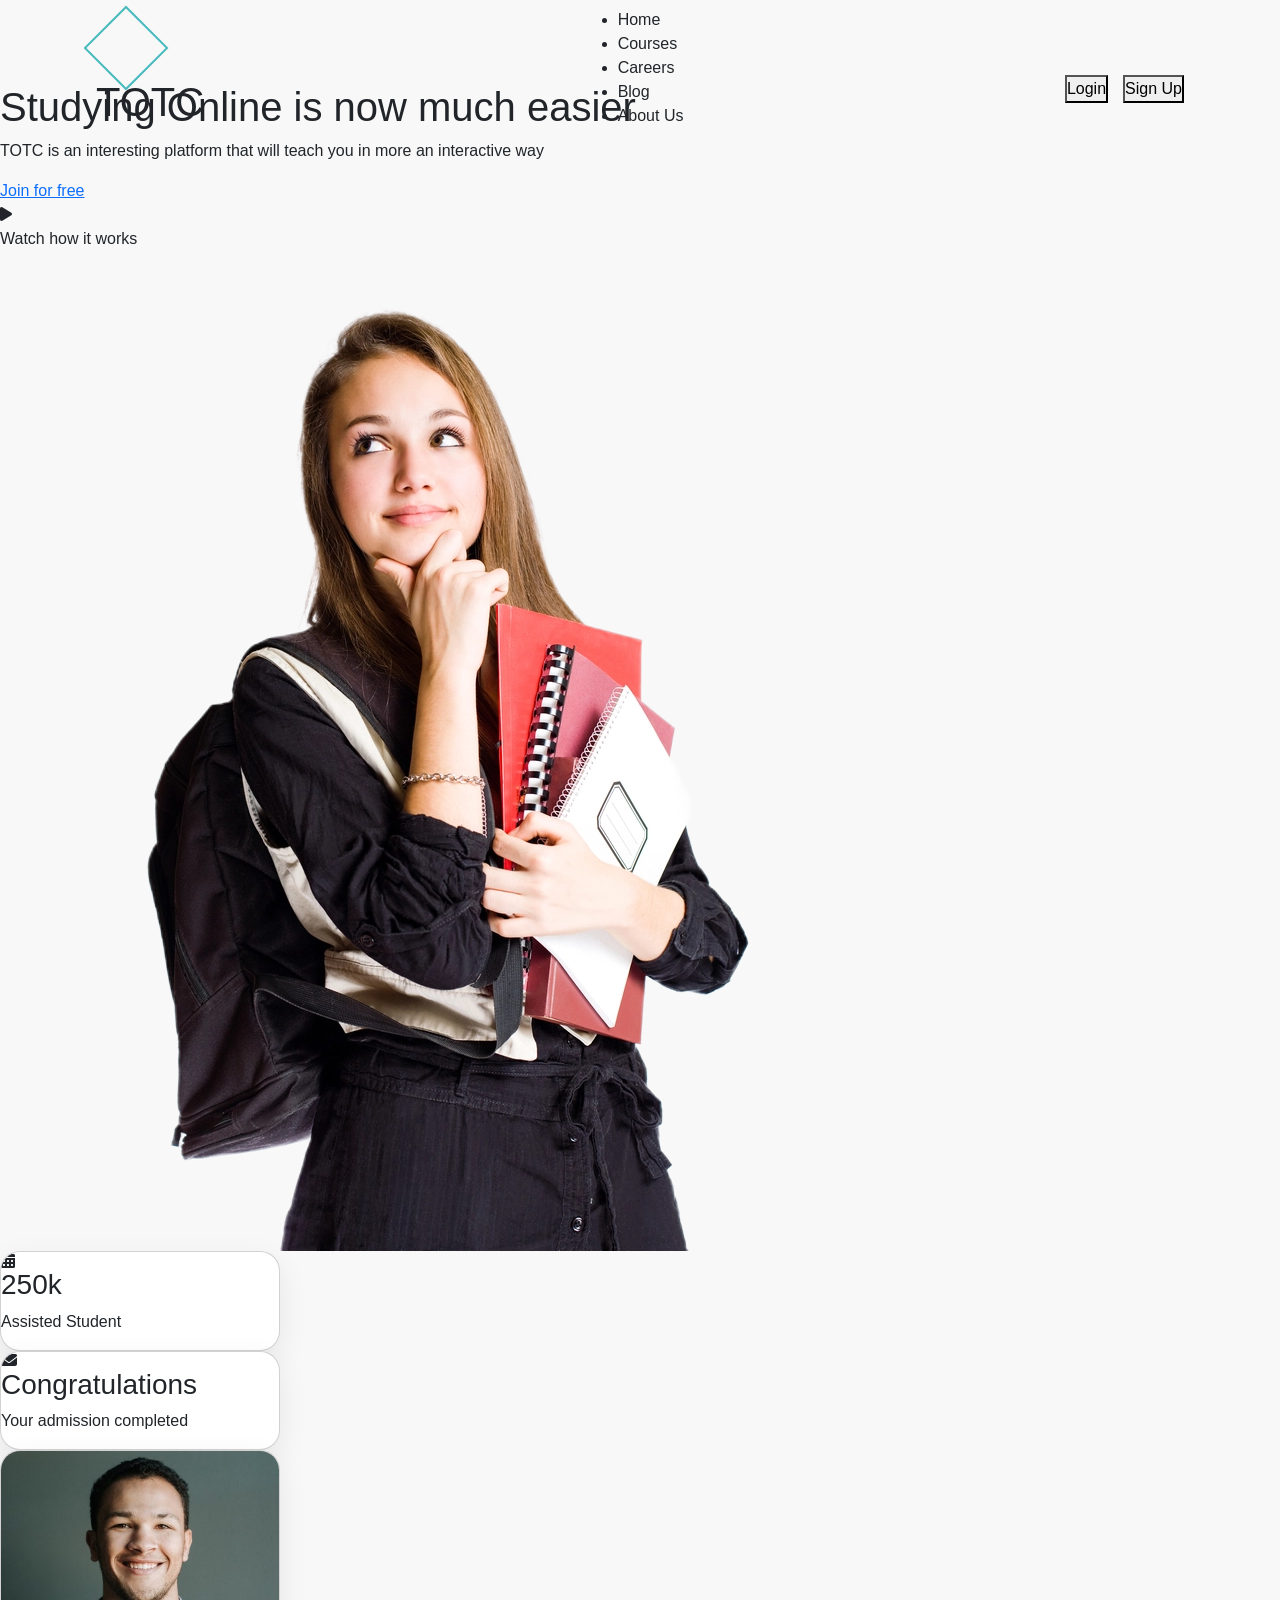
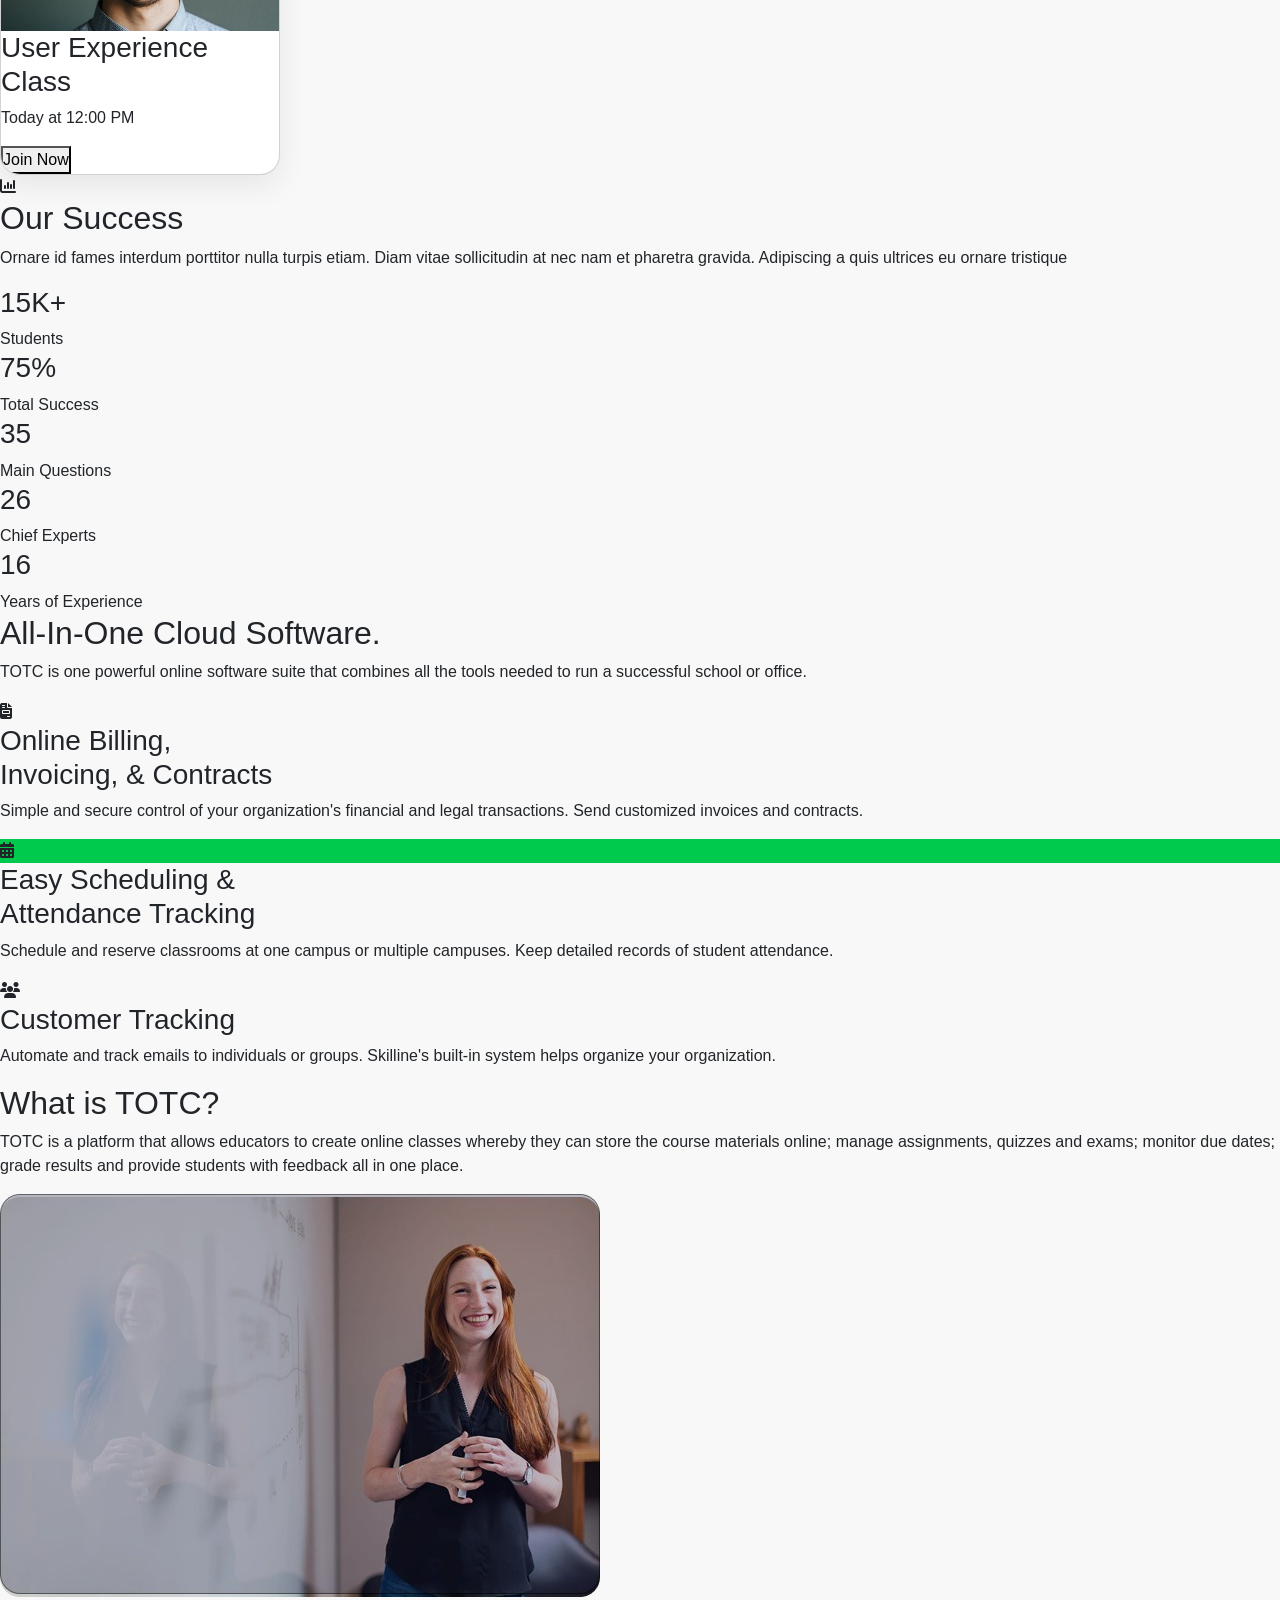
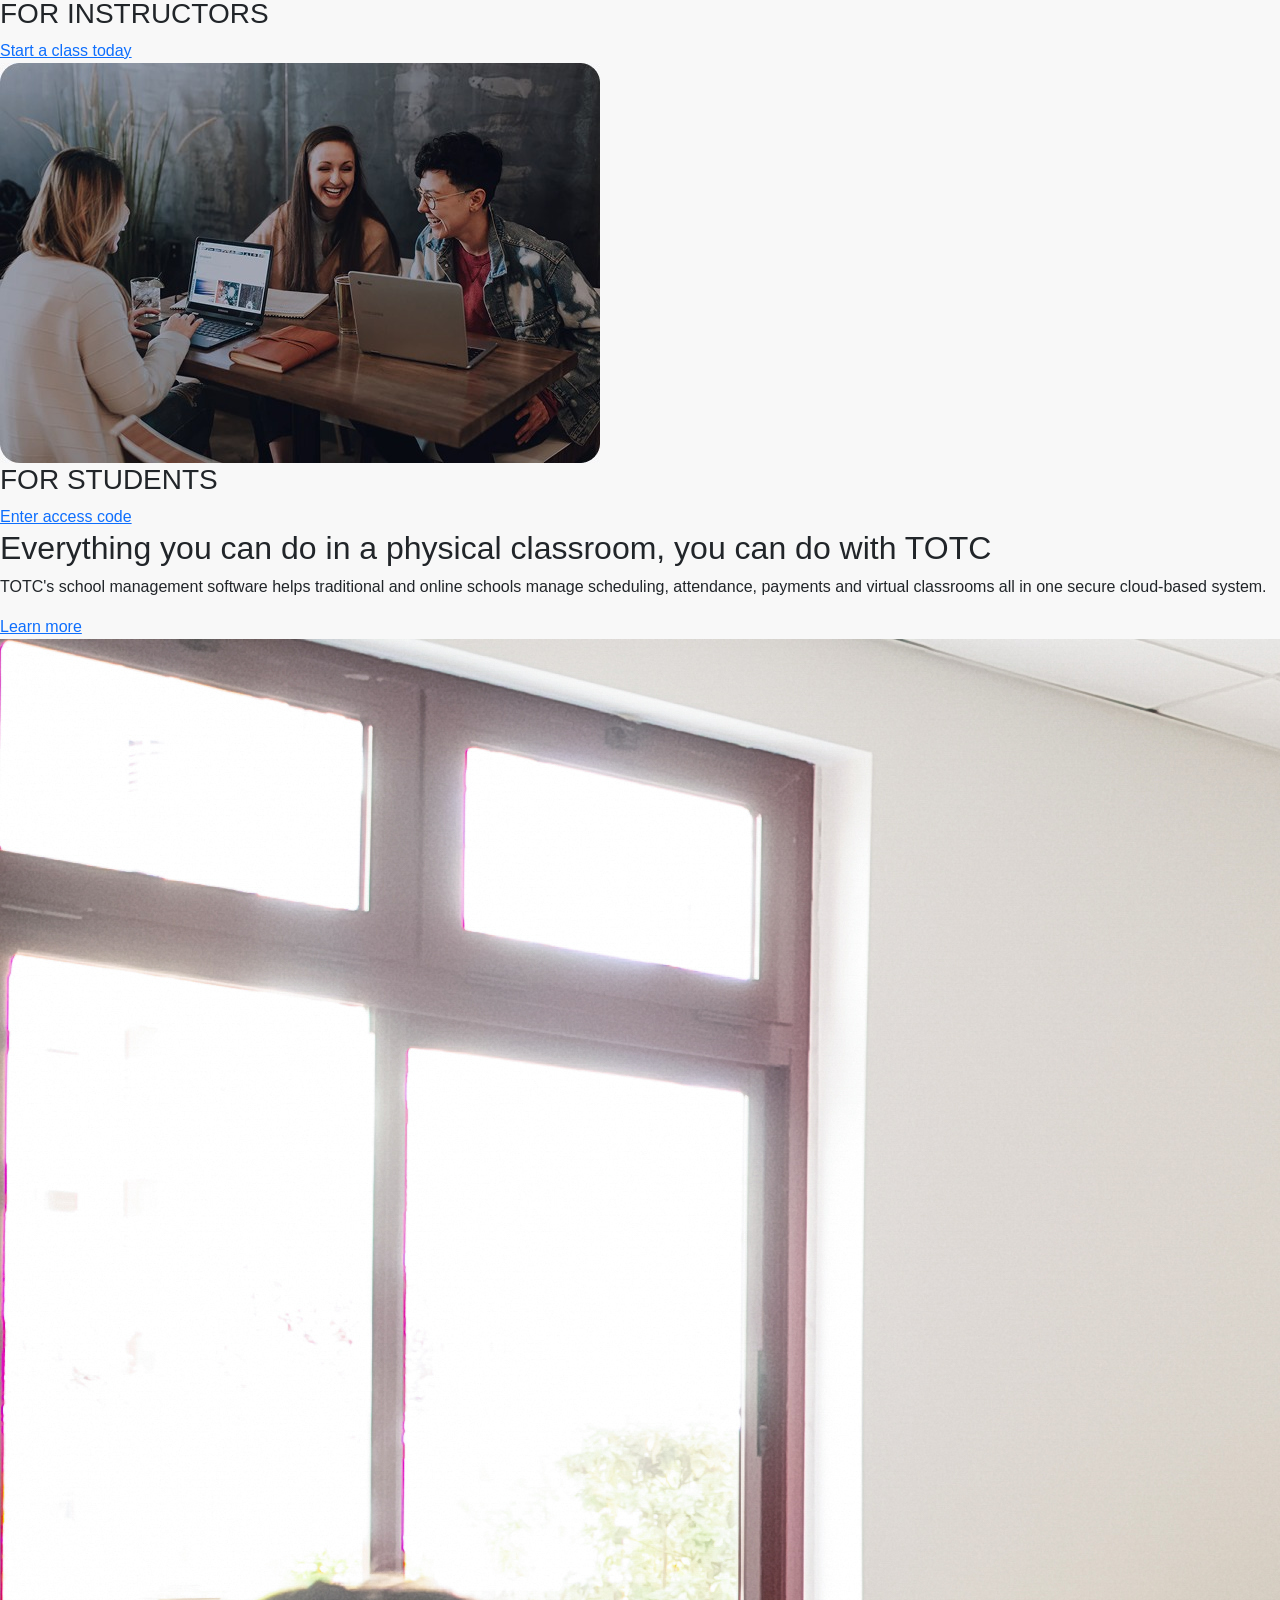
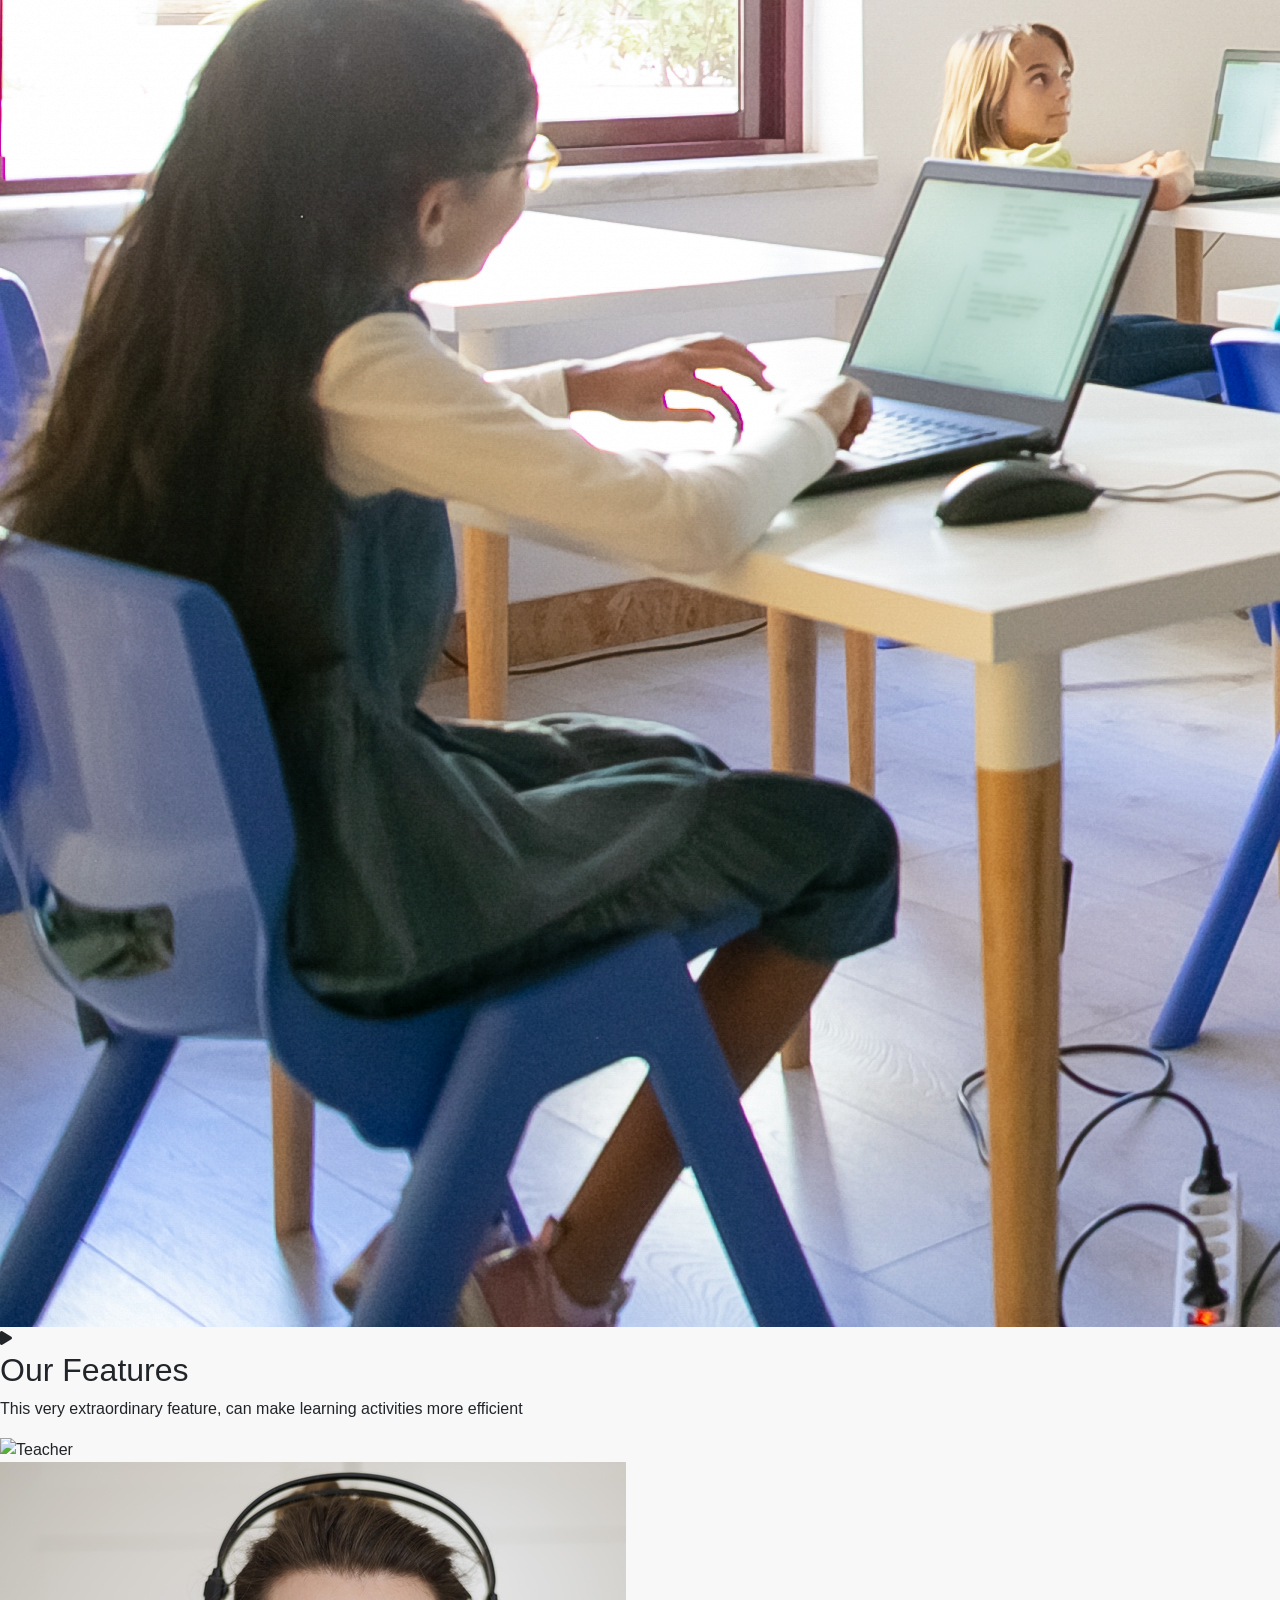
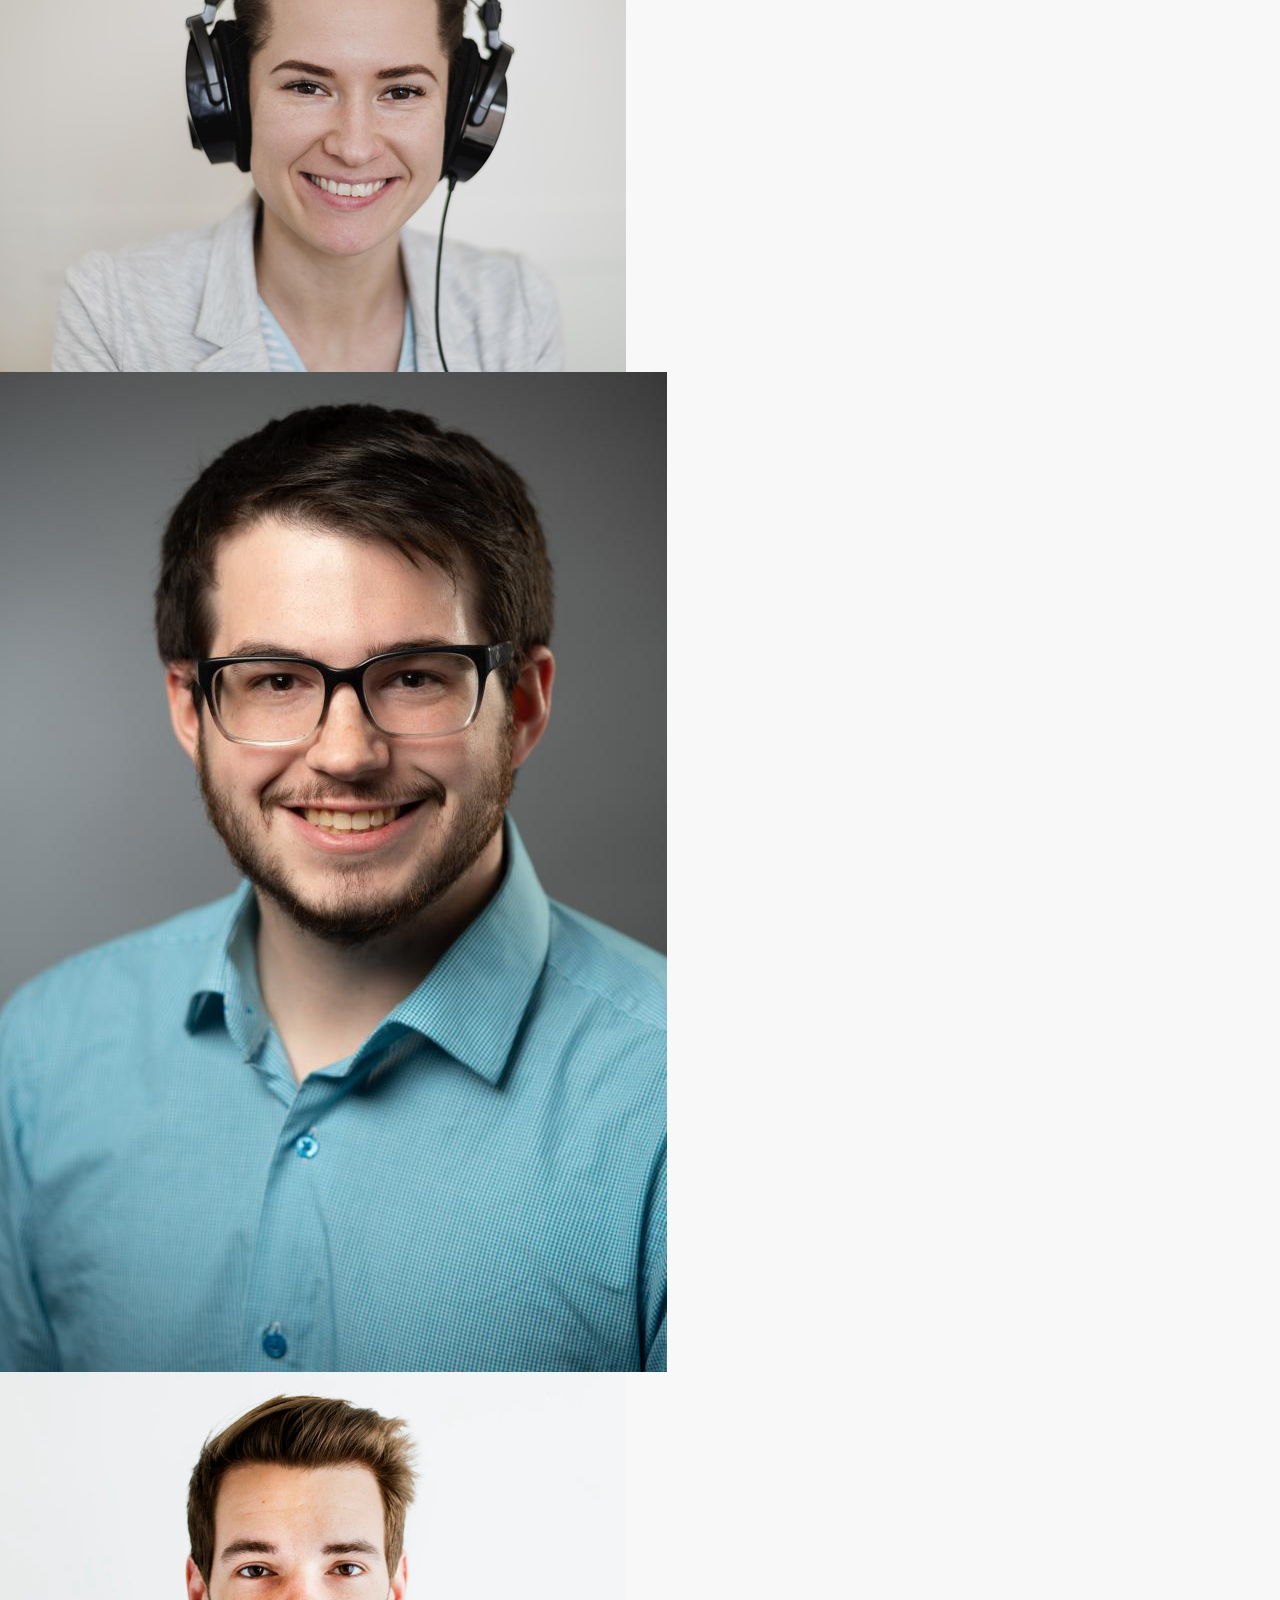
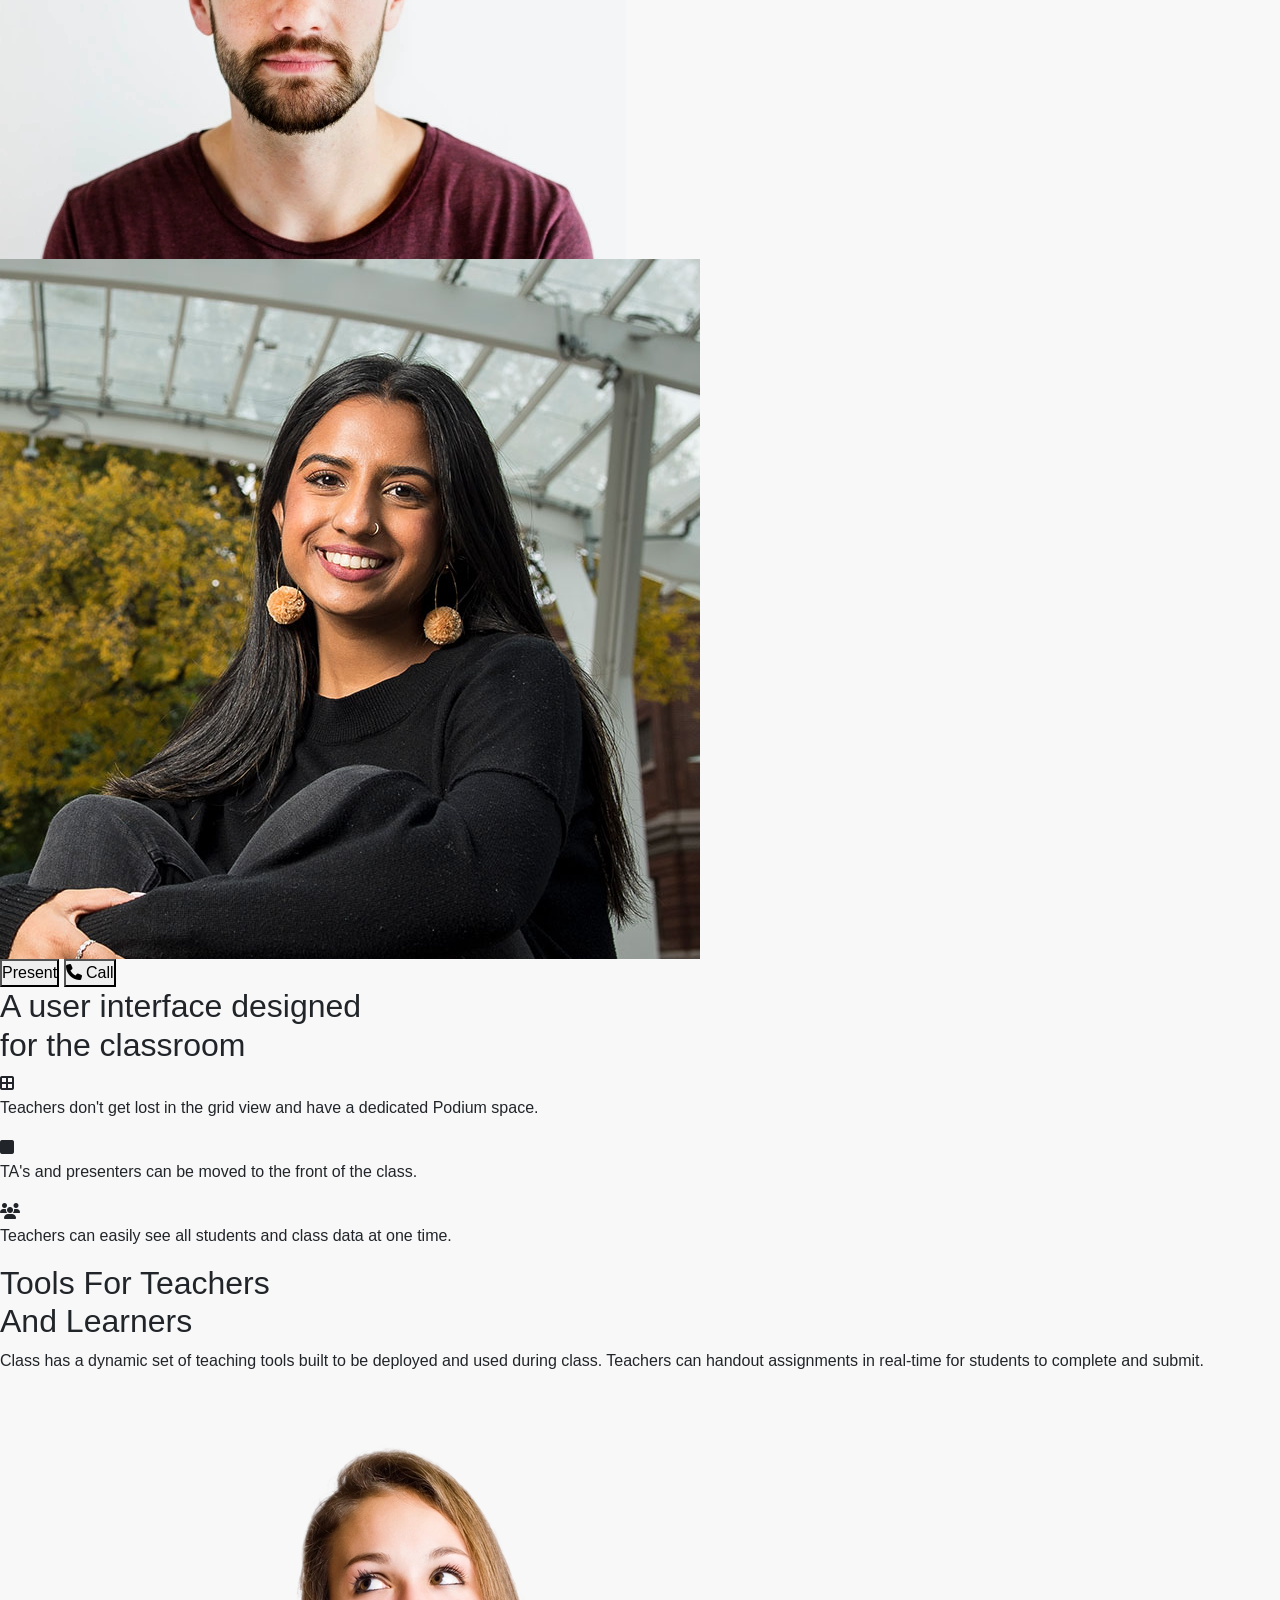
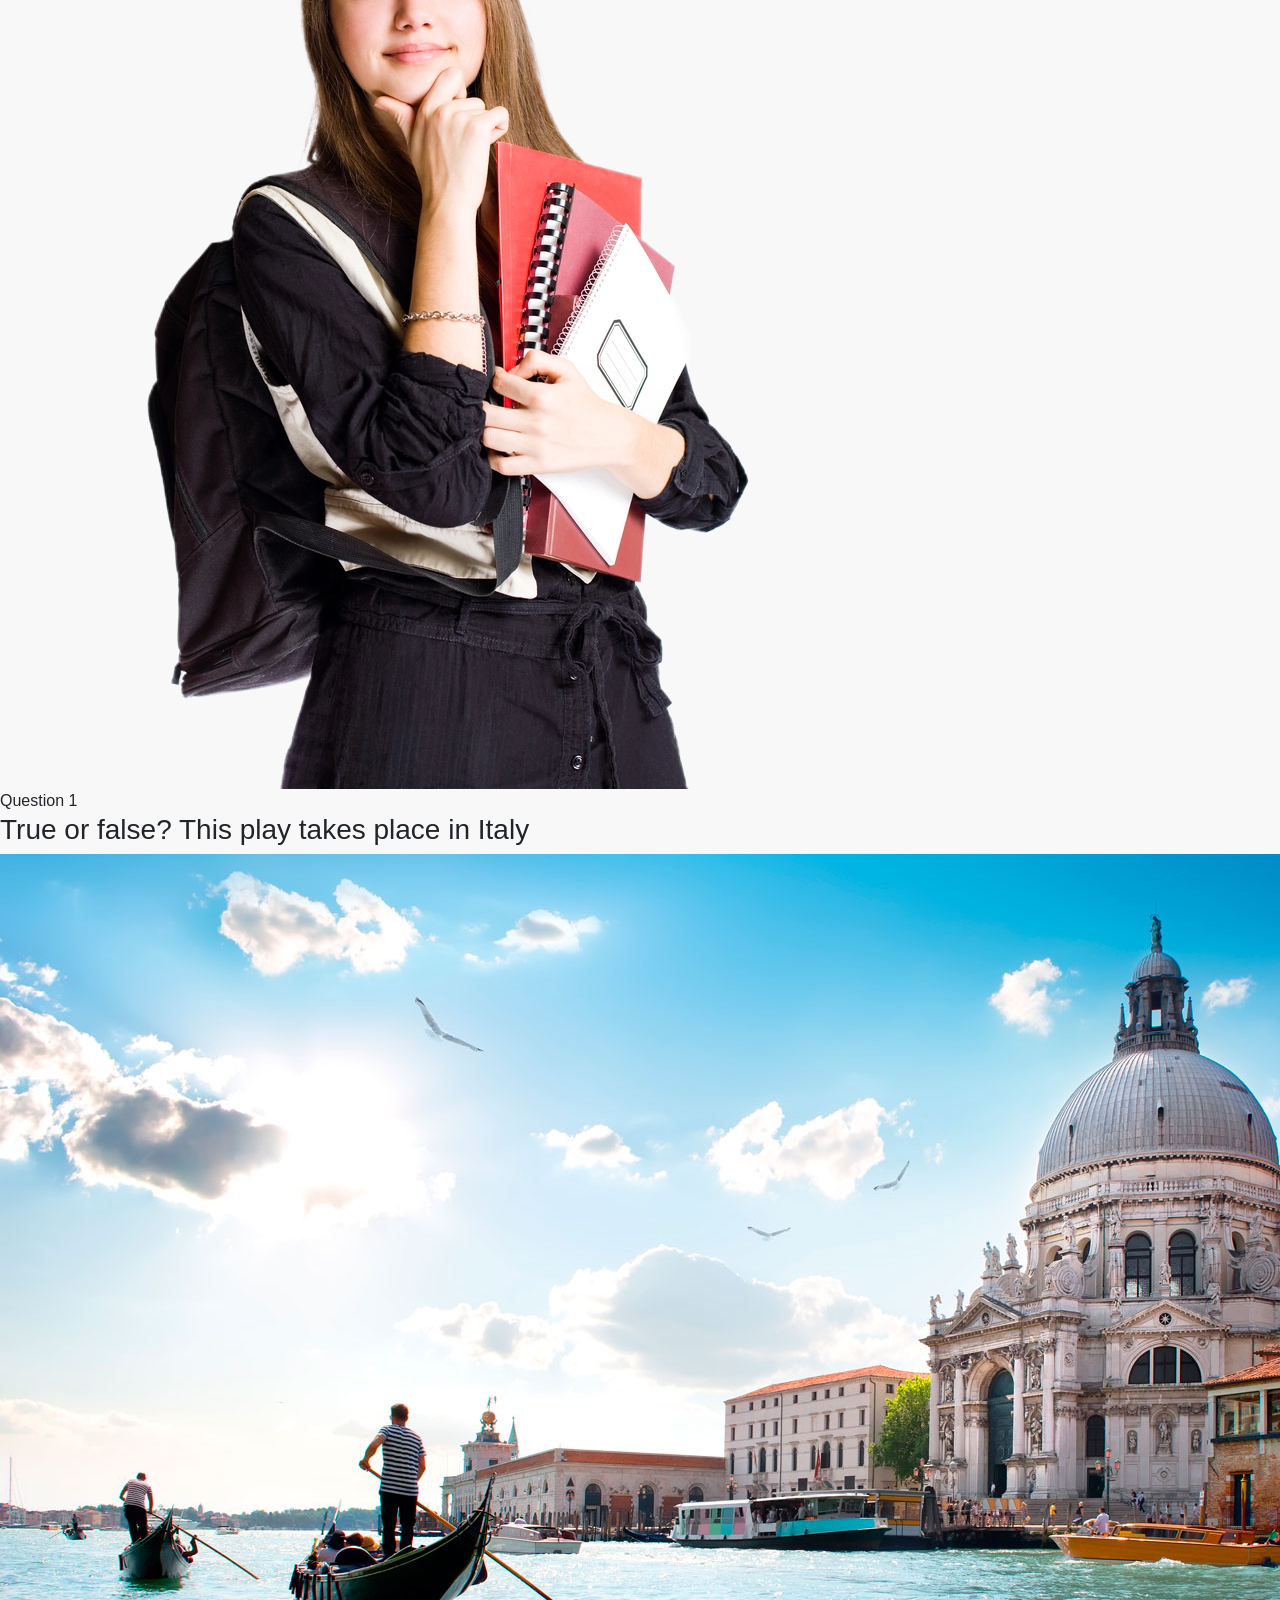
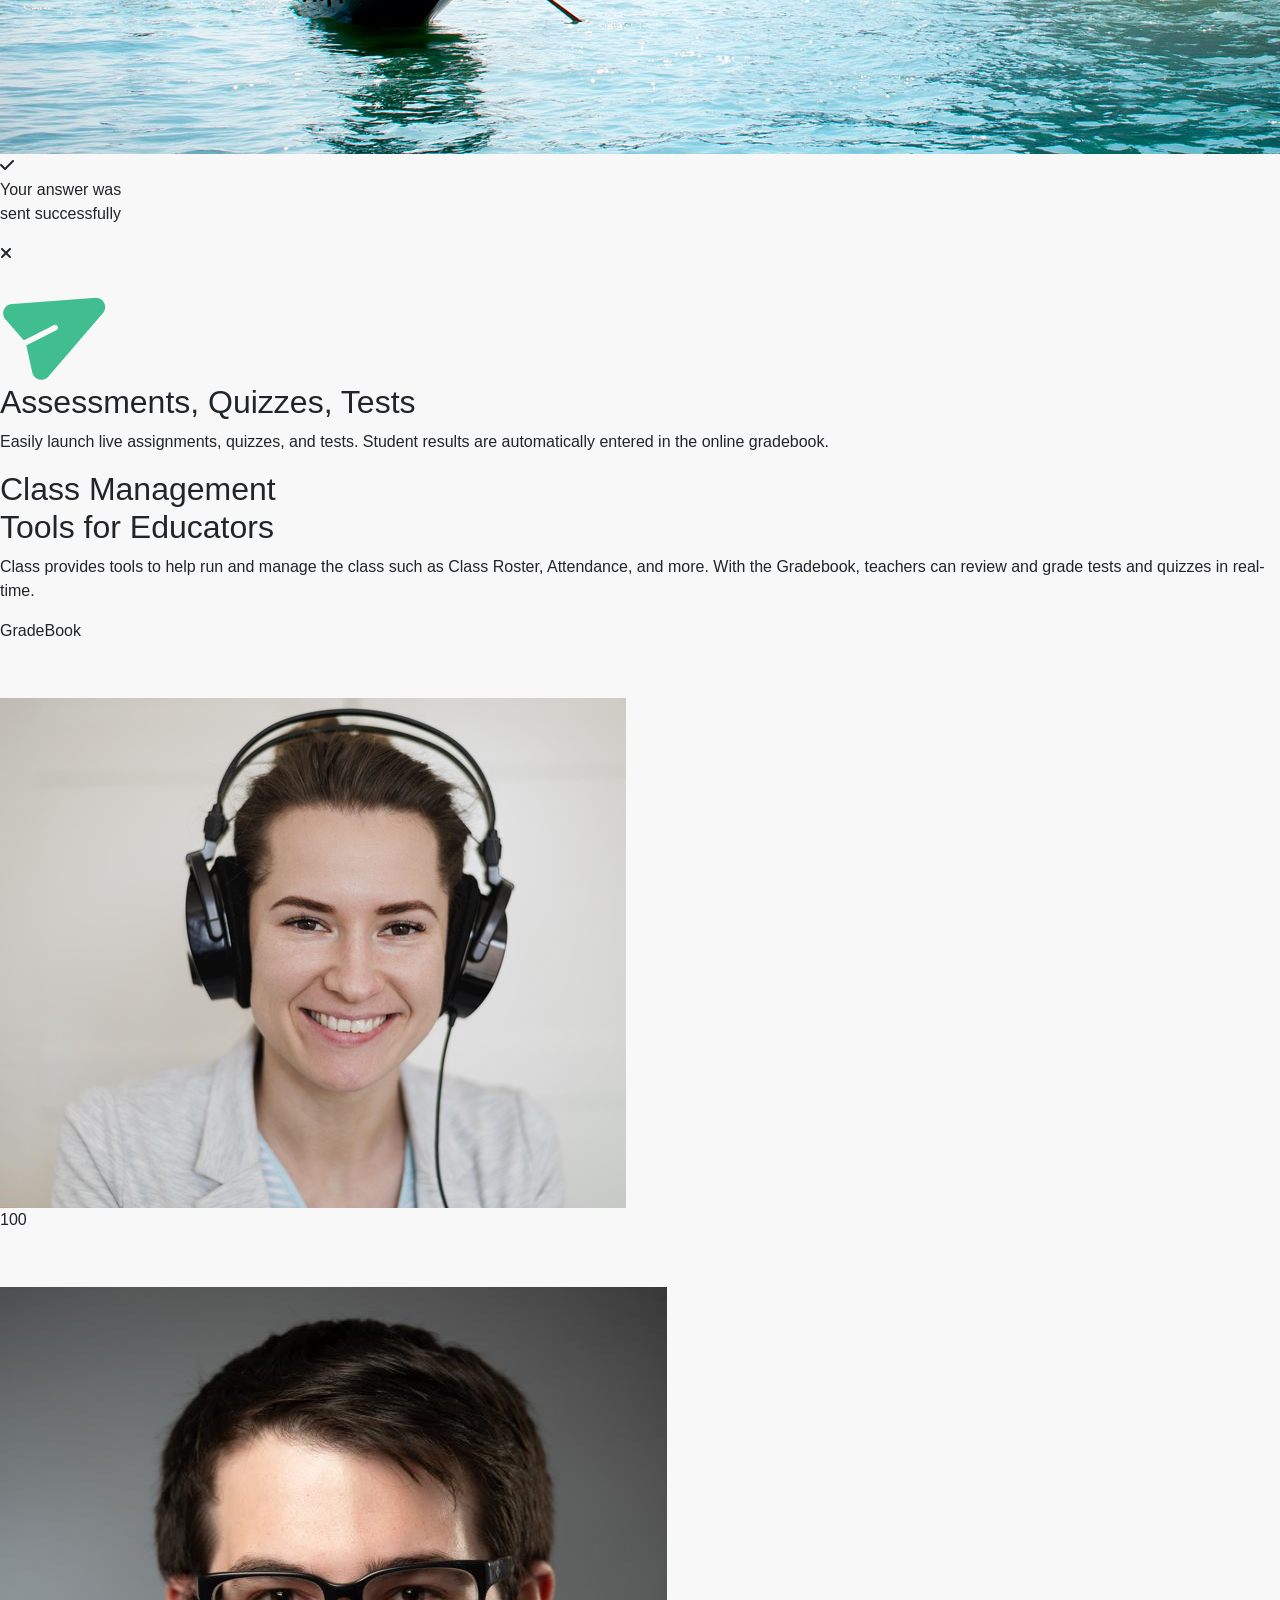
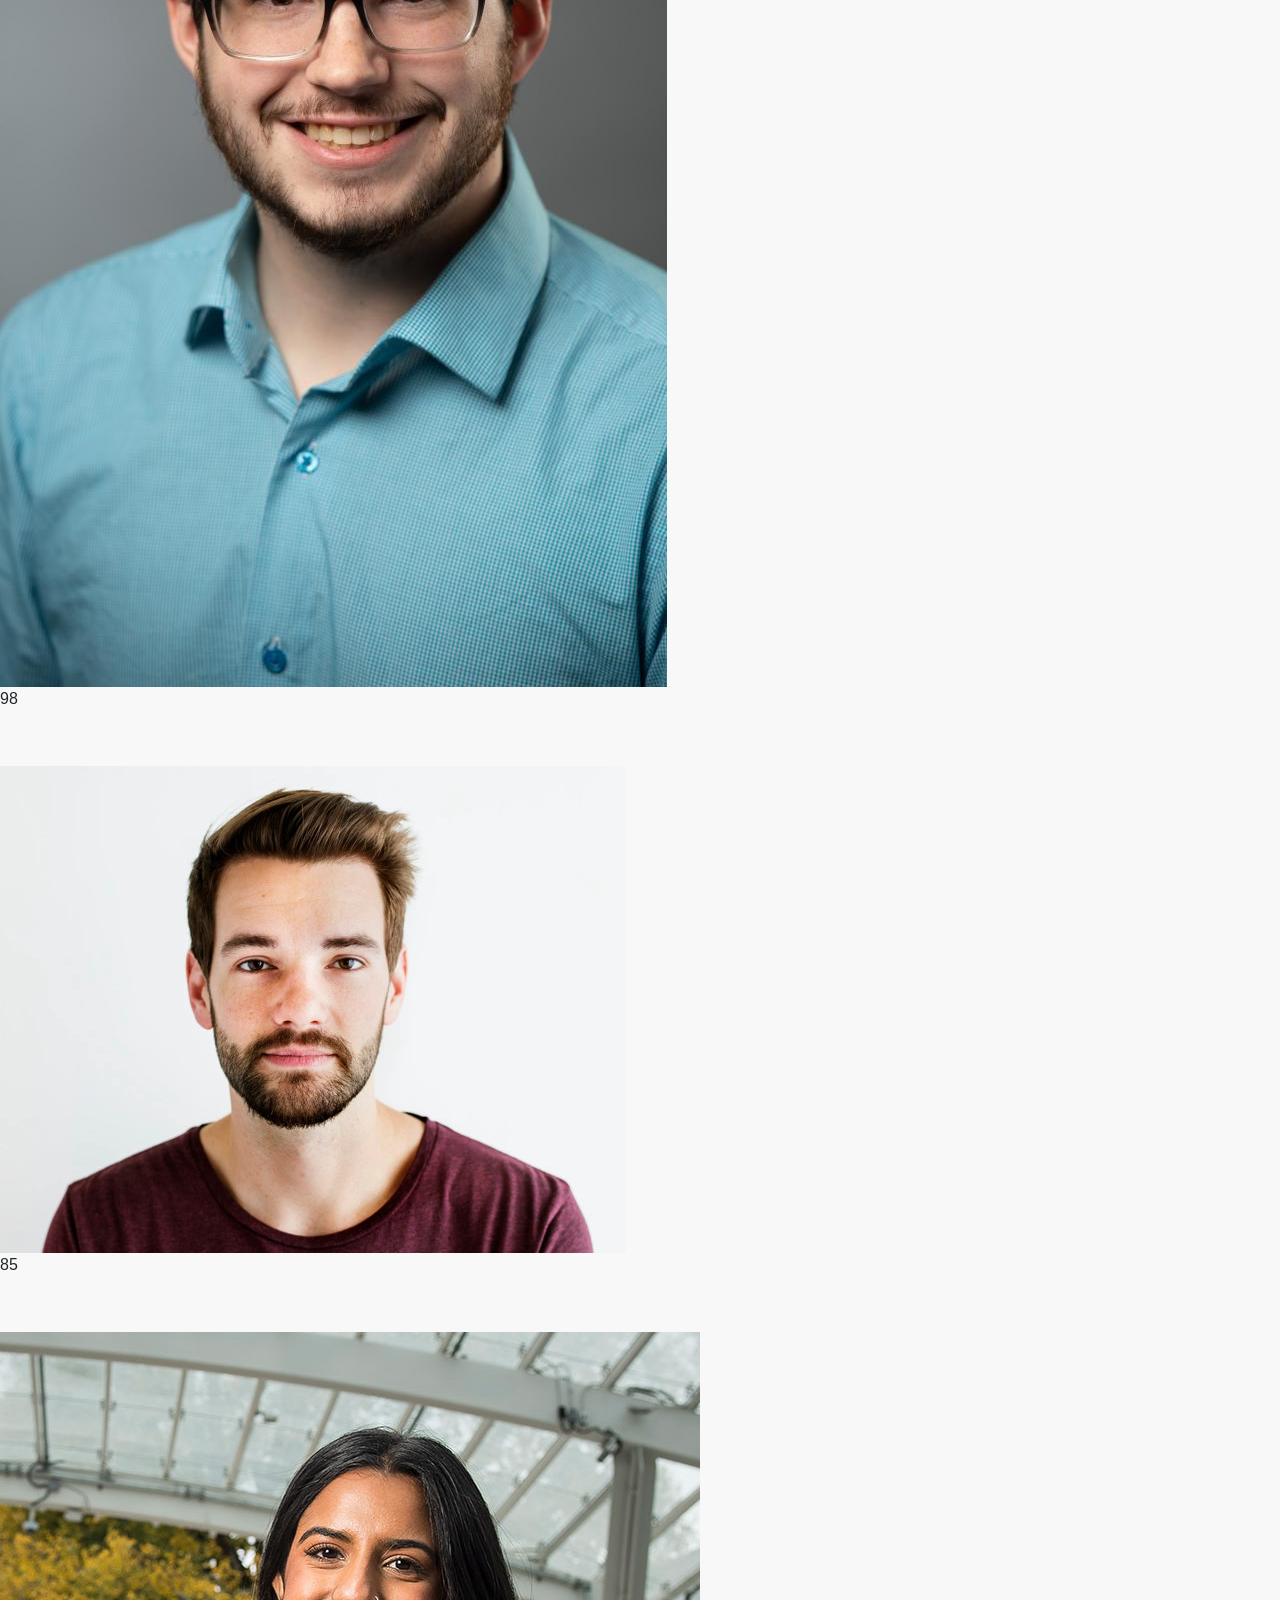
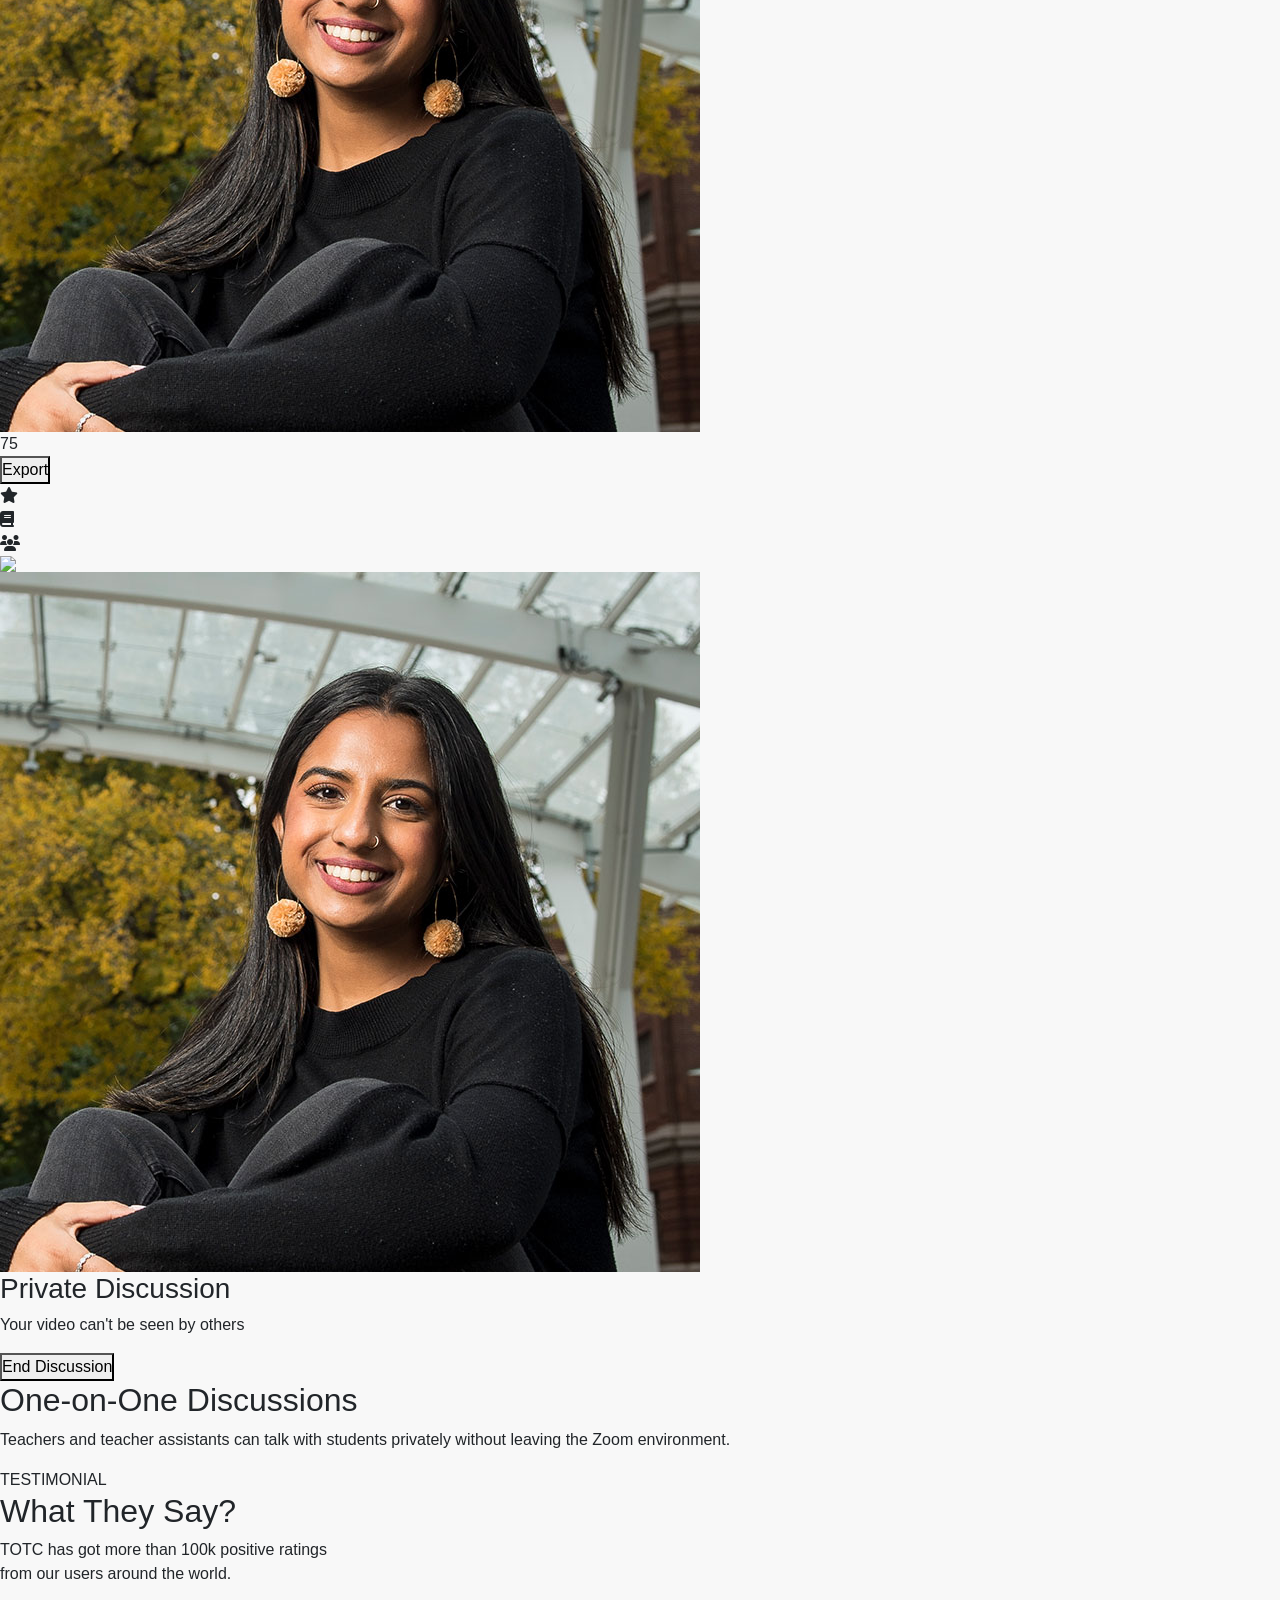
==== commit 51d18a56: "Rename landingpage.html to index.html" ====
--- a/index.html
+++ b/index.html
@@ -3,560 +3,908 @@
 <head>
     <meta charset="UTF-8">
     <meta name="viewport" content="width=device-width, initial-scale=1.0">
-    <title>TOTC - Learning Platform</title>
-
-    <link rel="preconnect" href="https://fonts.googleapis.com">
-    <link href="https://fonts.googleapis.com/css2?family=Poppins:wght@400;500&display=swap" rel="stylesheet">
     <link rel="stylesheet" href="https://cdnjs.cloudflare.com/ajax/libs/font-awesome/6.7.2/css/all.min.css">
     <link href="https://cdn.jsdelivr.net/npm/bootstrap@5.0.2/dist/css/bootstrap.min.css" rel="stylesheet" integrity="sha384-EVSTQN3/azprG1Anm3QDgpJLIm9Nao0Yz1ztcQTwFspd3yD65VohhpuuCOmLASjC" crossorigin="anonymous">
-
     <link rel="stylesheet" href="style.css">
+    <title>TOTC Landing Page</title>
 </head>
 <body>
 
-
-<header>
+<!-- ================= HERO SECTION ================= -->
+<section class="hero">
+    <!-- navbar-start -->
     <nav class="navbar">
 
         <div class="logo">
-            <img src="search page images/Group 235 (1).png" alt="Logo">
-        </div>
-
-        <ul class="nav-menu">
-            <li><a href="#">Home</a></li>
-            <li><a href="#">Courses</a></li>
-            <li><a href="#">Careers</a></li>
-            <li><a href="#">Blog</a></li>
-            <li><a href="#">About Us</a></li>
+            <div class="diamond"></div>
+            <h1>TOTC</h1>
+        </div>
+
+        <ul>
+            <li>Home</li>
+            <li>Courses</li>
+            <li>Careers</li>
+            <li>Blog</li>
+            <li>About Us</li>
         </ul>
 
-        <div class="profile">
-            <img src="search page images/Group 234 (1).png" alt="Profile">
-            <span>Lina</span>
-            <i class="fa-solid fa-angle-down"></i>
+        <div class="buttons">
+            <button class="login">Login</button>
+            <button class="signup">Sign Up</button>
         </div>
 
     </nav>
-</header>
-
-
-<section class="hero-section">
-  <div class="hero-overlay">
-    <div class="search-filter-wrapper">
-
-      <div class="search-bar-row">
-        <input type="text" class="search-input" placeholder="Search your favourite course">
-        <button class="search-btn">Search</button>
-      </div>
-
-      <div class="filters-row">
-        <div class="filter-dropdown subject-dropdown">
-          <select>
-            <option>Subject</option>
-          </select>
-        </div>
-
-        <div class="filter-dropdown partner-dropdown">
-          <select>
-            <option>Partner</option>
-          </select>
-        </div>
-
-        <div class="filter-dropdown program-dropdown">
-          <select>
-            <option>Program</option>
-          </select>
-        </div>
-
-        <div class="filter-dropdown language-dropdown">
-          <select>
-            <option>Language</option>
-          </select>
-        </div>
-
-        <div class="filter-dropdown ability-dropdown">
-          <select>
-            <option>Abaliability</option>
-          </select>
-        </div>
-
-        <div class="filter-dropdown learning-type-dropdown">
-          <select>
-            <option>Learning Type</option>
-          </select>
-        </div>
-      </div>
-
-    </div>
-  </div>
+    <!-- navbar-completed -->
+     <!-- content-start -->
+ <div class="container-content">
+
+    <!-- Left Side -->
+    <div class="left-content">
+        <h1><span>Studying </span>Online is now much easier</h1>
+
+        <p>
+            TOTC is an interesting platform that will teach you
+            in more an interactive way
+        </p>
+
+        <div class="buttons-content">
+            <a href="#" class="left-btn">Join for free</a>
+
+            <div class="watch-video">
+                <div class="play-btn">
+                    <i class="fa-solid fa-play"></i>
+                </div>
+                <span>Watch how it works</span>
+            </div>
+        </div>
+    </div>
+
+    <!-- Right Side -->
+    <div class="right-content">
+
+    <img src="landing_page images/girl.png" class="girl" alt="Girl">
+
+    <!-- 250K Card -->
+    <div class="card card1">
+        <i class="fa-solid fa-calendar-days"></i>
+        <div>
+            <h3>250k</h3>
+            <p>Assisted Student</p>
+        </div>
+    </div>
+
+    <!-- Congratulations -->
+    <div class="card card2">
+        <i class="fa-solid fa-envelope"></i>
+        <div>
+            <h3>Congratulations</h3>
+            <p>Your admission completed</p>
+        </div>
+    </div>
+
+    <!-- User Experience -->
+    <div class="card card3">
+        <img src="landing_page images/boy.jpg" class="profile">
+
+        <div class="text">
+            <h3>User Experience Class</h3>
+            <p>Today at 12:00 PM</p>
+
+            <button>Join Now</button>
+        </div>
+    </div>
+
+    <!-- Pink Icon -->
+    <div class="chart-icon">
+        <i class="fa-solid fa-chart-column"></i>
+    </div>
+
+</div>
+
+</div>
+
 </section>
-
-
-<section class="courses-grid-section">
-  <div class="courses-grid">
-
-    <div class="course-card">
-      <div class="card-image-wrap">
-        <img src="search page images/Rectangle 32 (2).png" alt="AWS Certified solutions Architect">
-      </div>
-      <div class="card-tags">
-        <span class="tag-design"><i class="fas fa-th-large"></i> Design</span>
-        <span class="tag-duration"><i class="far fa-clock"></i> 3 Month</span>
-      </div>
-      <h3 class="card-title">AWS Certified solutions Architect</h3>
-      <p class="card-desc">Lorem ipsum dolor sit amet, consectetur adipiscing elit, sed do eiusmod tempor</p>
-      <div class="card-footer">
-        <div class="instructor">
-          <img src="search page images/image 12 (1).png" alt="Lina" class="instructor-avatar">
-          <span class="instructor-name">Lina</span>
-        </div>
-        <div class="card-price">
-          <span class="old-price">$100</span>
-          <span class="new-price">$80</span>
-        </div>
-      </div>
-    </div>
-
-    <div class="course-card">
-      <div class="card-image-wrap">
-        <img src="search page images/Group 40.png" alt="AWS Certified solutions Architect">
-      </div>
-      <div class="card-tags">
-        <span class="tag-design"><i class="fas fa-th-large"></i> Design</span>
-        <span class="tag-duration"><i class="far fa-clock"></i> 3 Month</span>
-      </div>
-      <h3 class="card-title">AWS Certified solutions Architect</h3>
-      <p class="card-desc">Lorem ipsum dolor sit amet, consectetur adipiscing elit, sed do eiusmod tempor</p>
-      <div class="card-footer">
-        <div class="instructor">
-          <img src="search page images/image 12 (1).png" alt="Lina" class="instructor-avatar">
-          <span class="instructor-name">Lina</span>
-        </div>
-        <div class="card-price">
-          <span class="old-price">$100</span>
-          <span class="new-price">$80</span>
-        </div>
-      </div>
-    </div>
-
-    <div class="course-card">
-      <div class="card-image-wrap">
-        <img src="search page images/Group 40 (1).png" alt="AWS Certified solutions Architect">
-      </div>
-      <div class="card-tags">
-        <span class="tag-design"><i class="fas fa-th-large"></i> Design</span>
-        <span class="tag-duration"><i class="far fa-clock"></i> 3 Month</span>
-      </div>
-      <h3 class="card-title">AWS Certified solutions Architect</h3>
-      <p class="card-desc">Lorem ipsum dolor sit amet, consectetur adipiscing elit, sed do eiusmod tempor</p>
-      <div class="card-footer">
-        <div class="instructor">
-          <img src="search page images/image 12 (1).png" alt="Lina" class="instructor-avatar">
-          <span class="instructor-name">Lina</span>
-        </div>
-        <div class="card-price">
-          <span class="old-price">$100</span>
-          <span class="new-price">$80</span>
-        </div>
-      </div>
-    </div>
-
-    <div class="course-card">
-      <div class="card-image-wrap">
-        <img src="search page images/Group 40 (2).png" alt="AWS Certified solutions Architect">
-      </div>
-      <div class="card-tags">
-        <span class="tag-design"><i class="fas fa-th-large"></i> Design</span>
-        <span class="tag-duration"><i class="far fa-clock"></i> 3 Month</span>
-      </div>
-      <h3 class="card-title">AWS Certified solutions Architect</h3>
-      <p class="card-desc">Lorem ipsum dolor sit amet, consectetur adipiscing elit, sed do eiusmod tempor</p>
-      <div class="card-footer">
-        <div class="instructor">
-          <img src="search page images/image 12 (1).png" alt="Lina" class="instructor-avatar">
-          <span class="instructor-name">Lina</span>
-        </div>
-        <div class="card-price">
-          <span class="old-price">$100</span>
-          <span class="new-price">$80</span>
-        </div>
-      </div>
-    </div>
-
-    <div class="course-card">
-      <div class="card-image-wrap">
-        <img src="search page images/Group 40 (3).png" alt="AWS Certified solutions Architect">
-      </div>
-      <div class="card-tags">
-        <span class="tag-design"><i class="fas fa-th-large"></i> Design</span>
-        <span class="tag-duration"><i class="far fa-clock"></i> 3 Month</span>
-      </div>
-      <h3 class="card-title">AWS Certified solutions Architect</h3>
-      <p class="card-desc">Lorem ipsum dolor sit amet, consectetur adipiscing elit, sed do eiusmod tempor</p>
-      <div class="card-footer">
-        <div class="instructor">
-          <img src="search page images/image 12 (1).png" alt="Lina" class="instructor-avatar">
-          <span class="instructor-name">Lina</span>
-        </div>
-        <div class="card-price">
-          <span class="old-price">$100</span>
-          <span class="new-price">$80</span>
-        </div>
-      </div>
-    </div>
-
-    <div class="course-card">
-      <div class="card-image-wrap">
-        <img src="search page images/Group 40 (4).png" alt="AWS Certified solutions Architect">
-      </div>
-      <div class="card-tags">
-        <span class="tag-design"><i class="fas fa-th-large"></i> Design</span>
-        <span class="tag-duration"><i class="far fa-clock"></i> 3 Month</span>
-      </div>
-      <h3 class="card-title">AWS Certified solutions Architect</h3>
-      <p class="card-desc">Lorem ipsum dolor sit amet, consectetur adipiscing elit, sed do eiusmod tempor</p>
-      <div class="card-footer">
-        <div class="instructor">
-          <img src="search page images/image 12 (1).png" alt="Lina" class="instructor-avatar">
-          <span class="instructor-name">Lina</span>
-        </div>
-        <div class="card-price">
-          <span class="old-price">$100</span>
-          <span class="new-price">$80</span>
-        </div>
-      </div>
-    </div>
-
-    <div class="course-card">
-      <div class="card-image-wrap">
-        <img src="search page images/Group 40 (5).png" alt="AWS Certified solutions Architect">
-      </div>
-      <div class="card-tags">
-        <span class="tag-design"><i class="fas fa-th-large"></i> Design</span>
-        <span class="tag-duration"><i class="far fa-clock"></i> 3 Month</span>
-      </div>
-      <h3 class="card-title">AWS Certified solutions Architect</h3>
-      <p class="card-desc">Lorem ipsum dolor sit amet, consectetur adipiscing elit, sed do eiusmod tempor</p>
-      <div class="card-footer">
-        <div class="instructor">
-          <img src="search page images/image 12 (1).png" alt="Lina" class="instructor-avatar">
-          <span class="instructor-name">Lina</span>
-        </div>
-        <div class="card-price">
-          <span class="old-price">$100</span>
-          <span class="new-price">$80</span>
-        </div>
-      </div>
-    </div>
-
-    <div class="course-card">
-      <div class="card-image-wrap">
-        <img src="search page images/Group 40 (6).png" alt="AWS Certified solutions Architect">
-      </div>
-      <div class="card-tags">
-        <span class="tag-design"><i class="fas fa-th-large"></i> Design</span>
-        <span class="tag-duration"><i class="far fa-clock"></i> 3 Month</span>
-      </div>
-      <h3 class="card-title">AWS Certified solutions Architect</h3>
-      <p class="card-desc">Lorem ipsum dolor sit amet, consectetur adipiscing elit, sed do eiusmod tempor</p>
-      <div class="card-footer">
-        <div class="instructor">
-          <img src="search page images/image 12 (1).png" alt="Lina" class="instructor-avatar">
-          <span class="instructor-name">Lina</span>
-        </div>
-        <div class="card-price">
-          <span class="old-price">$100</span>
-          <span class="new-price">$80</span>
-        </div>
-      </div>
-    </div>
-
-  </div>
+<!-- ================= OUR SUCCESS ================= -->
+
+<section class="success-section">
+
+    <div class="success-heading">
+        <h2>Our Success</h2>
+
+        <p>
+            Ornare id fames interdum porttitor nulla turpis etiam.
+            Diam vitae sollicitudin at nec nam et pharetra gravida.
+            Adipiscing a quis ultrices eu ornare tristique 
+        </p>
+    </div>
+
+    <div class="success-stats">
+
+        <div class="stat-box">
+            <h3>15K+</h3>
+            <span>Students</span>
+        </div>
+
+        <div class="stat-box">
+            <h3>75%</h3>
+            <span>Total Success</span>
+        </div>
+
+        <div class="stat-box">
+            <h3>35</h3>
+            <span>Main Questions</span>
+        </div>
+
+        <div class="stat-box">
+            <h3>26</h3>
+            <span>Chief Experts</span>
+        </div>
+
+        <div class="stat-box">
+            <h3>16</h3>
+            <span>Years of Experience</span>
+        </div>
+
+    </div>
+
 </section>
-
-<section class="learning">
-
-  <div class="container">
-
-    <!-- Left -->
-    <div class="left">
-
+<!-- ================= ALL IN ONE ================= -->
+
+<section class="all-in-one">
+
+    <div class="section-title">
         <h2>
-            Know about learning <br>
-            learning platform
+            All-In-One <span>Cloud Software.</span>
         </h2>
 
-        <ul>
-            <li>Free E-book, video & consultation</li>
-            <li>Top instructors from around world</li>
-            <li>Top courses from your team</li>
-        </ul>
-
-        <button>Start learning now</button>
-
-    </div>
-
+        <p>
+            TOTC is one powerful online software suite that combines all the tools
+            needed to run a successful school or office.
+        </p>
+    </div>
+
+    <div class="feature-cards">
+
+        <!-- Card 1 -->
+        <div class="feature-card">
+
+            <div class="icon blue">
+                <i class="fa-solid fa-file-invoice"></i>
+            </div>
+
+            <h3>Online Billing,<br>Invoicing, & Contracts</h3>
+
+            <p>
+                Simple and secure control of your organization's financial and legal transactions. Send customized invoices and contracts.
+            </p>
+
+        </div>
+
+        <!-- Card 2 -->
+        <div class="feature-card">
+
+            <div class="icon green">
+                <i class="fa-solid fa-calendar-days"></i>
+            </div>
+
+            <h3>Easy Scheduling &<br>Attendance Tracking</h3>
+
+            <p>
+                Schedule and reserve classrooms at one campus or multiple campuses. Keep detailed records of student attendance.
+            </p>
+
+        </div>
+
+        <!-- Card 3 -->
+        <div class="feature-card">
+
+            <div class="icon sky">
+                <i class="fa-solid fa-users"></i>
+            </div>
+
+            <h3>Customer Tracking</h3>
+
+            <p>
+                Automate and track emails to individuals or groups. Skilline's built-in system helps organize your organization.
+            </p>
+
+        </div>
+
+    </div>
+
+</section>
+<!-- WHAT IS TOTC -->
+<section class="what-is-totc">
+
+    <div class="section-title">
+        <h2>What is <span>TOTC?</span></h2>
+
+        <p>
+            TOTC is a platform that allows educators to create online classes whereby they can
+            store the course materials online; manage assignments, quizzes and exams; monitor
+            due dates; grade results and provide students with feedback all in one place.
+        </p>
+    </div>
+
+    <div class="totc-cards">
+
+        <!-- Instructor -->
+        <div class="totc-card">
+            <img src="landing_page images/instructor.png" alt="Instructor">
+
+            <div class="overlay"></div>
+
+            <div class="card-content">
+                <h3>FOR INSTRUCTORS</h3>
+                <a href="#">Start a class today</a>
+            </div>
+        </div>
+
+        <!-- Student -->
+        <div class="totc-card">
+            <img src="landing_page images/students.png" alt="Students">
+
+            <div class="overlay"></div>
+
+            <div class="card-content">
+                <h3>FOR STUDENTS</h3>
+                <a href="#" class="blue-btn">Enter access code</a>
+            </div>
+        </div>
+
+    </div>
+
+</section>
+<section class="classroom">
+    <div class="classroom-content">
+
+        <!-- Left -->
+        <div class="classroom-text">
+            <h2>
+                Everything you can do in a physical classroom,
+                <span>you can do with TOTC</span>
+            </h2>
+
+            <p>
+                TOTC's school management software helps traditional and online
+                schools manage scheduling, attendance, payments and virtual
+                classrooms all in one secure cloud-based system.
+            </p>
+
+            <a href="#">Learn more</a>
+        </div>
+
+        <!-- Right -->
+        <div class="classroom-image">
+
+            <div class="shape shape1"></div>
+            <div class="shape shape2"></div>
+
+            <img src="landing_page images/classroom.jpg" alt="Classroom">
+
+            <div class="play-btn">
+                <i class="fa-solid fa-play"></i>
+            </div>
+
+        </div>
+
+    </div>
+</section>
+<!-- feature -->
+<section class="features">
+
+    <div class="features-heading">
+        <h2>Our <span>Features</span></h2>
+        <p>
+            This very extraordinary feature, can make learning activities more efficient
+        </p>
+    </div>
+
+
+
+    <div class="classroom-container">
+
+        <!-- Left Side -->
+        <div class="classroom-left">
+
+            <div class="ui-circle green1"></div>
+            <div class="ui-circle purple"></div>
+            <div class="ui-circle red"></div>
+
+            <div class="video-window">
+
+                <div class="browser-header">
+                    <span></span>
+                    <span></span>
+                    <span></span>
+                </div>
+
+                <div class="video-layout">
+
+                    <!-- Teacher -->
+                    <div class="video-large">
+                        <img src="landing_page images/teacher.jpg" alt="Teacher">
+                    </div>
+
+                    <!-- Student 1 -->
+                    <div class="video-small">
+                        <img src="landing_page images/student1.png" alt="Student">
+                    </div>
+
+                    <!-- Student 2 -->
+                    <div class="video-small">
+                        <img src="landing_page images/student2.png" alt="Student">
+                    </div>
+
+                    <!-- Student 3 -->
+                    <div class="video-small">
+                        <img src="landing_page images/student3.png" alt="Student">
+                    </div>
+
+                    <!-- Student 4 -->
+                    <div class="video-large">
+                        <img src="landing_page images/student4.png" alt="Student">
+                    </div>
+
+                </div>
+
+                <div class="video-buttons">
+                    <button class="btn-present" type="button">
+                        Present
+                    </button>
+
+                    <button class="btn-call" type="button">
+                        <i class="fa-solid fa-phone"></i>
+                        Call
+                    </button>
+                </div>
+
+            </div>
+
+        </div>
+
+        <!-- Right Side -->
+        <div class="classroom-right">
+
+            <h2>
+                A <span>user interface</span> designed
+                <br>
+                for the classroom
+            </h2>
+
+            <div class="ui-feature">
+
+                <div class="feature-icon blue-icon">
+                    <i class="fa-solid fa-border-all"></i>
+                </div>
+
+                <p>
+                    Teachers don't get lost in the grid view and have a dedicated Podium space.
+                </p>
+
+            </div>
+
+            <div class="ui-feature">
+
+                <div class="feature-icon orange-icon">
+                    <i class="fa-solid fa-square"></i>
+                </div>
+
+                <p>
+                    TA's and presenters can be moved to the front of the class.
+                </p>
+
+            </div>
+
+            <div class="ui-feature">
+
+                <div class="feature-icon purple-icon">
+                    <i class="fa-solid fa-users"></i>
+                </div>
+
+                <p>
+                    Teachers can easily see all students and class data at one time.
+                </p>
+
+            </div>
+
+        </div>
+
+    </div>
+
+    <!-- ,,,,,,,,,,,,,,,,,,,,,,,,,,,,,, -->
+
+    <div class="tools-container">
+
+        <!-- Left -->
+        <div class="tools-content">
+
+            <h2>
+                <span>Tools</span> For Teachers
+                <br>
+                And Learners
+            </h2>
+
+            <p>
+                Class has a dynamic set of teaching tools built to
+                be deployed and used during class. Teachers can
+                handout assignments in real-time for students to
+                complete and submit.
+            </p>
+
+
+            <div class="orange-circle"></div>
+
+        </div>
+
+        <!-- Right -->
+        <div class="tools-image">
+
+            <div class="dot dot1"></div>
+            <div class="dot dot2"></div>
+            <div class="dot dot3"></div>
+
+            <div class="dots"></div>
+
+            <img src="landing_page images/girl.png" alt="Student">
+
+        </div>
+
+    </div>
+
+
+<!-- ========================================= -->
+
+    <div class="assessment-container">
+
+        <!-- Left Card -->
+        <div class="assessment-left">
+
+            <div class="purple-circle"></div>
+            <div class="orange-dot"></div>
+
+            <div class="quiz-card">
+
+                <span class="question-tag">
+                    Question 1
+                </span>
+
+                <h3>
+                    True or false?
+                    This play takes place
+                    in Italy
+                </h3>
+
+                <img src="landing_page images/italy.png" alt="Italy">
+
+                <div class="answer-success">
+
+                    <div class="check-icon">
+                        <i class="fa-solid fa-check"></i>
+                    </div>
+
+                    <p>Your answer was<br>sent successfully</p>
+
+                </div>
+
+            </div>
+
+            <div class="close-icon">
+                <i class="fa-solid fa-xmark"></i>
+            </div>
+
+    <div class="correct-icon">
+    <img src="landing_page images/image.png" alt="Correct">
+</div>
+            <div class="pink-dot"></div>
+            <div class="green-dot"></div>
+
+        </div>
+
+        <!-- Right -->
+
+        <div class="assessment-right">
+
+            <h2>
+                Assessments,
+                <span>Quizzes</span>,
+                Tests
+            </h2>
+
+            <p>
+                Easily launch live assignments,
+                quizzes, and tests. Student results
+                are automatically entered in the
+                online gradebook.
+            </p>
+
+        </div>
+
+    </div>
+
+<!-- ======================================= -->
+
+    <div class="class-management-container">
+
+        <!-- Left -->
+        <div class="class-management-content">
+
+            <h2>
+                <span>Class Management</span><br>
+                Tools for Educators
+            </h2>
+
+            <p>
+                Class provides tools to help run and manage the class such as
+                Class Roster, Attendance, and more. With the Gradebook,
+                teachers can review and grade tests and quizzes in real-time.
+            </p>
+
+        </div>
+
+        <!-- Right -->
+        <div class="gradebook-card">
+
+            <div class="gradebook-header">
+                GradeBook
+            </div>
+
+            <!-- Student 1 -->
+            <div class="grade-row">
+
+                <div class="line blue"></div>
+
+                <div class="student">
+                    <img src="landing_page images/student1.png" alt="">
+                </div>
+
+                <div class="score blue-score">100</div>
+
+            </div>
+
+            <!-- Student 2 -->
+
+            <div class="grade-row">
+
+                <div class="line dark-blue"></div>
+
+                <div class="student">
+                    <img src="landing_page images/student2.png" alt="">
+                </div>
+
+                <div class="score dark-score">98</div>
+
+            </div>
+
+            <!-- Student 3 -->
+
+            <div class="grade-row">
+
+                <div class="line green"></div>
+
+                <div class="student">
+                    <img src="landing_page images/student3.png" alt="">
+                </div>
+
+                <div class="score green-score">85</div>
+
+            </div>
+
+            <!-- Student 4 -->
+
+            <div class="grade-row">
+
+                <div class="line red"></div>
+
+                <div class="student">
+                    <img src="landing_page images/student4.png" alt="">
+                </div>
+
+                <div class="score red-score">75</div>
+
+            </div>
+
+            <button class="export-btn">Export</button>
+<div class="star-icon">
+    <i class="fa-solid fa-star"></i>
+</div>
+
+<div class="book-icon">
+    <i class="fa-solid fa-book"></i>
+</div>
+          
+        </div>
+
+    </div>
+
+    <!-- ======================== -->
+
+
+    <div class="discussion-container">
+
+        <!-- LEFT -->
+        <div class="discussion-left">
+
+            <!-- Back Window -->
+            <div class="back-window">
+
+                <div class="browser-bar">
+                    <span></span>
+                    <span></span>
+                    <span></span>
+                </div>
+
+            </div>
+
+            <!-- Blue Circle -->
+            <div class="blue-circle"></div>
+
+            <!-- Orange Triangle -->
+            <div class="orange-triangle"></div>
+
+            <!-- Chat Card -->
+            <div class="discussion-card">
+
+                <div class="discussion-icon">
+                    <i class="fa-solid fa-users"></i>
+                </div>
+
+                <div class="discussion-images">
+
+                    <img src="landing_page images/teacher.jpg" class="teacher">
+
+                    <img src="landing_page images/student4.png" class="student">
+
+                </div>
+
+                <div class="discussion-bottom">
+
+                    <div>
+                        <h3>Private Discussion</h3>
+                        <p>Your video can't be seen by others</p>
+                    </div>
+
+                    <button>End Discussion</button>
+
+                </div>
+
+            </div>
+
+        </div>
+
+        <!-- RIGHT -->
+
+        <div class="discussion-content">
+
+            <h2>
+                One-on-One
+                <span>Discussions</span>
+            </h2>
+
+            <p>
+                Teachers and teacher assistants can talk with
+                students privately without leaving the Zoom
+                environment.
+            </p>
+
+        </div>
+
+    </div>
+
+</section>
+
+<!-- ================= TESTIMONIAL SECTION ================= -->
+<section class="testimonial">
+
+    <div class="left-content">
+
+        <span class="small-heading">TESTIMONIAL</span>
+
+         <h2>What They Say?</h2>
+
+        <p>
+            TOTC has got more than 100k positive ratings
+          
+            <br>
+            from our users around the world.
+        </br>
+
+        </p>
+
+        <p>
+            Some of the students and teachers were
+            <br>
+            greatly helped by the Skilline.
+        </br>
+        </p>
+
+        <p>
+            write your assessment.
+        </p>
+       
+    
+
+</div>
+   </div>
+
+   <div class="right content">
+
+    <div class="image box">
+    <img src="landing_page images/figma.jpg" alt="girl" width=300 height="300">
+
+
+    
+
+     <!-- <button type="button"></button> -->
+    
+    
+        <span>
+            <button>
+        
+            <!-- <span class="visually-hidden">New alerts</span> -->
+        </span>
+    </button>
+    </div>
+
+   </div>
    
-    <div class="right">
-
-        <div class="window">
-
-            <div class="top-bar">
-                <span class="red"></span>
-                <span class="yellow"></span>
-                <span class="green"></span>
-            </div>
-
-            <div class="video-grid">
-
-                <div class="big">
-                    <img src="search page images/person1.jpg" alt="">
-                </div>
-
-                <div class="small">
-                    <img src="search page images/person2.png" alt="">
-                </div>
-
-                <div class="small">
-                    <img src="search page images/person3.png" alt="">
-                </div>
-
-                <div class="small">
-                    <img src="search page images/person4.png" alt="">
-                </div>
-
-                <div class="big">
-                    <img src="search page images/person5.png" alt="">
-                </div>
-
-            </div>
-
-            <div class="buttons">
-                <button class="present">Present</button>
-                <button class="call">
-                    <i class="fa-solid fa-phone"></i>
-                    Call
-                </button>
-            </div>
-
-        </div>
-
-    </div>
-
-  </div>
-
 </section>
 
-
-<section class="recommended">
-
-    <div class="heading">
-        <h2>Recommended for you</h2>
-        <a href="#">See all</a>
-    </div>
-
-    <div class="courses">
-
-        
-        <div class="card">
-            <img src="search page images/course1.png" alt="">
-            <div class="content">
-                <div class="top">
-                    <span><i class="fa-regular fa-folder"></i> Design</span>
-                    <span><i class="fa-regular fa-clock"></i> 3 Month</span>
-                </div>
+<section class="news-section">
+
+    <div class="container">
+
+        <h2>Latest News and Resources</h2>
+
+        <p class="subtitle">
+            See the developments that have occurred to TOTC in the world
+        </p>
+
+        <div class="news-wrapper">
+
+            <!-- Left Big Card -->
+
+            <div class="left-news">
+
+                <div class="image-box">
+                     <img src="landing_page images/group.png" alt="girl" width="200" height="200">
+
+                    <span>NEWS</span>
+                </div>
+
                 <h3>
-                    AWS Certified solutions
-                    Architect
+                    Class adds $30 million to its balance sheet for
+                    a Zoom-friendly edtech solution
                 </h3>
+
                 <p>
-                    Lorem ipsum dolor sit amet,
-                    consectetur adipisicing elit,
-                    sed do eiusmod tempor
+                    Class, launched less than a year ago by Blackboard
+                    co-founder Michael Chasen, integrates exclusively...
                 </p>
-                <div class="bottom">
-                    <div class="teacher">
-                        <img src="search page images/profie.png" alt="">
-                        <span>Lina</span>
-                    </div>
-                    <div class="price">
-                        <del>$100</del>
-                        <h4>$80</h4>
-                    </div>
-                </div>
-            </div>
-        </div>
-
-       
-        <div class="card">
-            <img src="search page images/course2.jpg" alt="">
-            <div class="content">
-                <div class="top">
-                    <span><i class="fa-regular fa-folder"></i> Design</span>
-                    <span><i class="fa-regular fa-clock"></i> 3 Month</span>
-                </div>
-                <h3>
-                    AWS Certified solutions
-                    Architect
-                </h3>
-                <p>
-                    Lorem ipsum dolor sit amet,
-                    consectetur adipisicing elit,
-                    sed do eiusmod tempor
-                </p>
-                <div class="bottom">
-                    <div class="teacher">
-                        <img src="search page images/profile.png" alt="">
-                        <span>Lina</span>
-                    </div>
-                    <div class="price">
-                        <del>$100</del>
-                        <h4>$80</h4>
-                    </div>
-                </div>
-            </div>
-        </div>
-
-        
-        <div class="card">
-            <img src="search page images/course3.jpg" alt="">
-            <div class="content">
-                <div class="top">
-                    <span><i class="fa-regular fa-folder"></i> Design</span>
-                    <span><i class="fa-regular fa-clock"></i> 3 Month</span>
-                </div>
-                <h3>
-                    AWS Certified solutions
-                    Architect
-                </h3>
-                <p>
-                    Lorem ipsum dolor sit amet,
-                    consectetur adipisicing elit,
-                    sed do eiusmod tempor
-                </p>
-                <div class="bottom">
-                    <div class="teacher">
-                        <img src="search page images/profile.png" alt="">
-                        <span>Lina</span>
-                    </div>
-                    <div class="price">
-                        <del>$100</del>
-                        <h4>$80</h4>
-                    </div>
-                </div>
-            </div>
-        </div>
-
-        
-        <div class="card">
-            <img src="search page images/course4.jpg" alt="">
-            <div class="content">
-                <div class="top">
-                    <span><i class="fa-regular fa-folder"></i> Design</span>
-                    <span><i class="fa-regular fa-clock"></i> 3 Month</span>
-                </div>
-                <h3>
-                    AWS Certified solutions
-                    Architect
-                </h3>
-                <p>
-                    Lorem ipsum dolor sit amet,
-                    consectetur adipisicing elit,
-                    sed do eiusmod tempor
-                </p>
-                <div class="bottom">
-                    <div class="teacher">
-                        <img src="search page images/profile.png" alt="">
-                        <span>Lina</span>
-                    </div>
-                    <div class="price">
-                        <del>$100</del>
-                        <h4>$80</h4>
-                    </div>
-                </div>
-            </div>
+
+                <a href="#">Read more</a>
+
+            </div>
+
+            <!-- Right News -->
+
+            <div class="right-news">
+
+                <div class="small-card">
+
+                    <div class="small-image">
+                        <img src="landing_page images/images.jpg" alt="girl study">
+                        <span>PRESS RELEASE</span>
+                    </div>
+
+                    <div class="content">
+                        <h4>
+                            Class Technologies Inc. Closes $30 Million
+                            Series A Financing to Meet High Demand
+                        </h4>
+
+                        <p>
+                            Class Technologies Inc., the company that
+                            created Class....
+                        </p>
+                    </div>
+
+                </div>
+
+                <div class="small-card">
+
+                    <div class="small-image">
+                        <img src="landing_page images/Group 42.png" alt="Zoom-friendly">
+                        <span>NEWS</span>
+                    </div>
+
+                    <div class="content">
+                        <h4>
+                            Zoom’s earliest investors are betting millions
+                            on a better Zoom for schools
+                        </h4>
+
+                        <p>
+                            Zoom was never created to be a consumer
+                            product...
+                        </p>
+                    </div>
+
+                </div>
+
+                <div class="small-card">
+
+                    <div class="small-image">
+                        <img src="landing_page images/Group 43.png" alt="group pic">
+                        <span>NEWS</span>
+                    </div>
+
+                    <div class="content">
+                        <h4>
+                            Former Blackboard CEO Raises $16M to Bring LMS
+                            Features to Zoom Classrooms
+                        </h4>
+
+                        <p>
+                            This year, investors have reaped big
+                            financial returns...
+                        </p>
+                    </div>
+
+                </div>
+
+            </div>
+
         </div>
 
     </div>
 
 </section>
-
-
-<section class="offers-section">
-    <div class="offers-top">
-      <h2>Top Education offers and deals are listed here</h2>
-      <a href="#">See all</a>
-    </div>
-
-    <div class="offers-grid">
-      
-      <div class="offer-box">
-        <div class="discount-badge">50%</div>
-        <img src="search page images/Group 40 (7).png" alt="Education">
-        <div class="box-text">
-          <h3>Lorem ipsum dolor</h3>
-          <p>Lorem ipsum dolor sit amet,
-           <br> consectetur adipiscing elit.
-            <br> Aliquam tempor semper risus,
-              ut interdum elit.</p>
-        </div>
-      </div>
-
-      
-      <div class="offer-box">
-        <div class="discount-badge">10%</div>
-        <img src="search page images/course1.png" alt="Education">
-        <div class="box-text">
-          <h3>Lorem ipsum dolor</h3>
-          <p>Lorem ipsum dolor sit amet, consectetur
-            <br> adipiscing elit. Aliquam tempor semper
-            <br> risus, ut interdum elit.</p>
-        </div>
-      </div>
-
-     
-      <div class="offer-box">
-        <div class="discount-badge">50%</div>
-        <img src="search page images/Group 43.png" alt="Education">
-        <div class="box-text">
-          <h3>Lorem ipsum dolor</h3>
-          <p>Lorem ipsum dolor sit amet, consectetur
-            <br> adipiscing elit. Aliquam tempor semper
-            <br> risus, ut interdum elit.</p>
-        </div>
-      </div>
-    </div>
-</section>
-
-
-<footer class="footer">
+ 
+ <footer class="footer">
 
     <div class="container">
 
-        
+        <!-- Logo -->
+
         <div class="footer-logo">
+
             <div class="diamond">
                 <span>TOTC</span>
             </div>
+
             <div class="line"></div>
+
             <h3>Virtual Class<br>for Zoom</h3>
-        </div>
-
-        
+
+        </div>
+
+        <!-- Newsletter -->
+
         <h4>Subscribe to get our Newsletter</h4>
 
         <form class="newsletter">
+
             <input type="email" placeholder="Your Email">
+
             <button>Subscribe</button>
+
         </form>
 
-       
+        <!-- Links -->
+
         <div class="footer-links">
+
             <a href="#">Careers</a>
+
             <span>|</span>
+
             <a href="#">Privacy Policy</a>
+
             <span>|</span>
+
             <a href="#">Terms & Conditions</a>
+
         </div>
 
         <p class="copyright">
@@ -567,11 +915,11 @@
 
 </footer>
 
-<div class="d-flex justify-content-between mt-4" style="max-width:1200px;margin:20px auto;padding:0 20px;">
-  <a href="login.html" class="btn btn-outline-primary">&laquo; Previous</a>
-  <a href="next.html" class="btn btn-primary">Next &raquo;</a>
+<div class="d-flex justify-content-between mt-4" style="max-width:1200px;margin:0 auto;padding:20px 0;">
+  <a href="index.html" class="btn btn-outline-primary">&laquo; Previous</a>
+  <a href="login.html" class="btn btn-primary">Next &raquo;</a>
 </div>
 
 <script src="https://cdn.jsdelivr.net/npm/bootstrap@5.0.2/dist/js/bootstrap.bundle.min.js" integrity="sha384-MrcW6ZMFYlzcLA8Nl+NtUVF0sA7MsXsP1UyJoMp4YLEuNSfAP+JcXn/tWtIaxVXM" crossorigin="anonymous"></script>
 </body>
-</html>+</html>
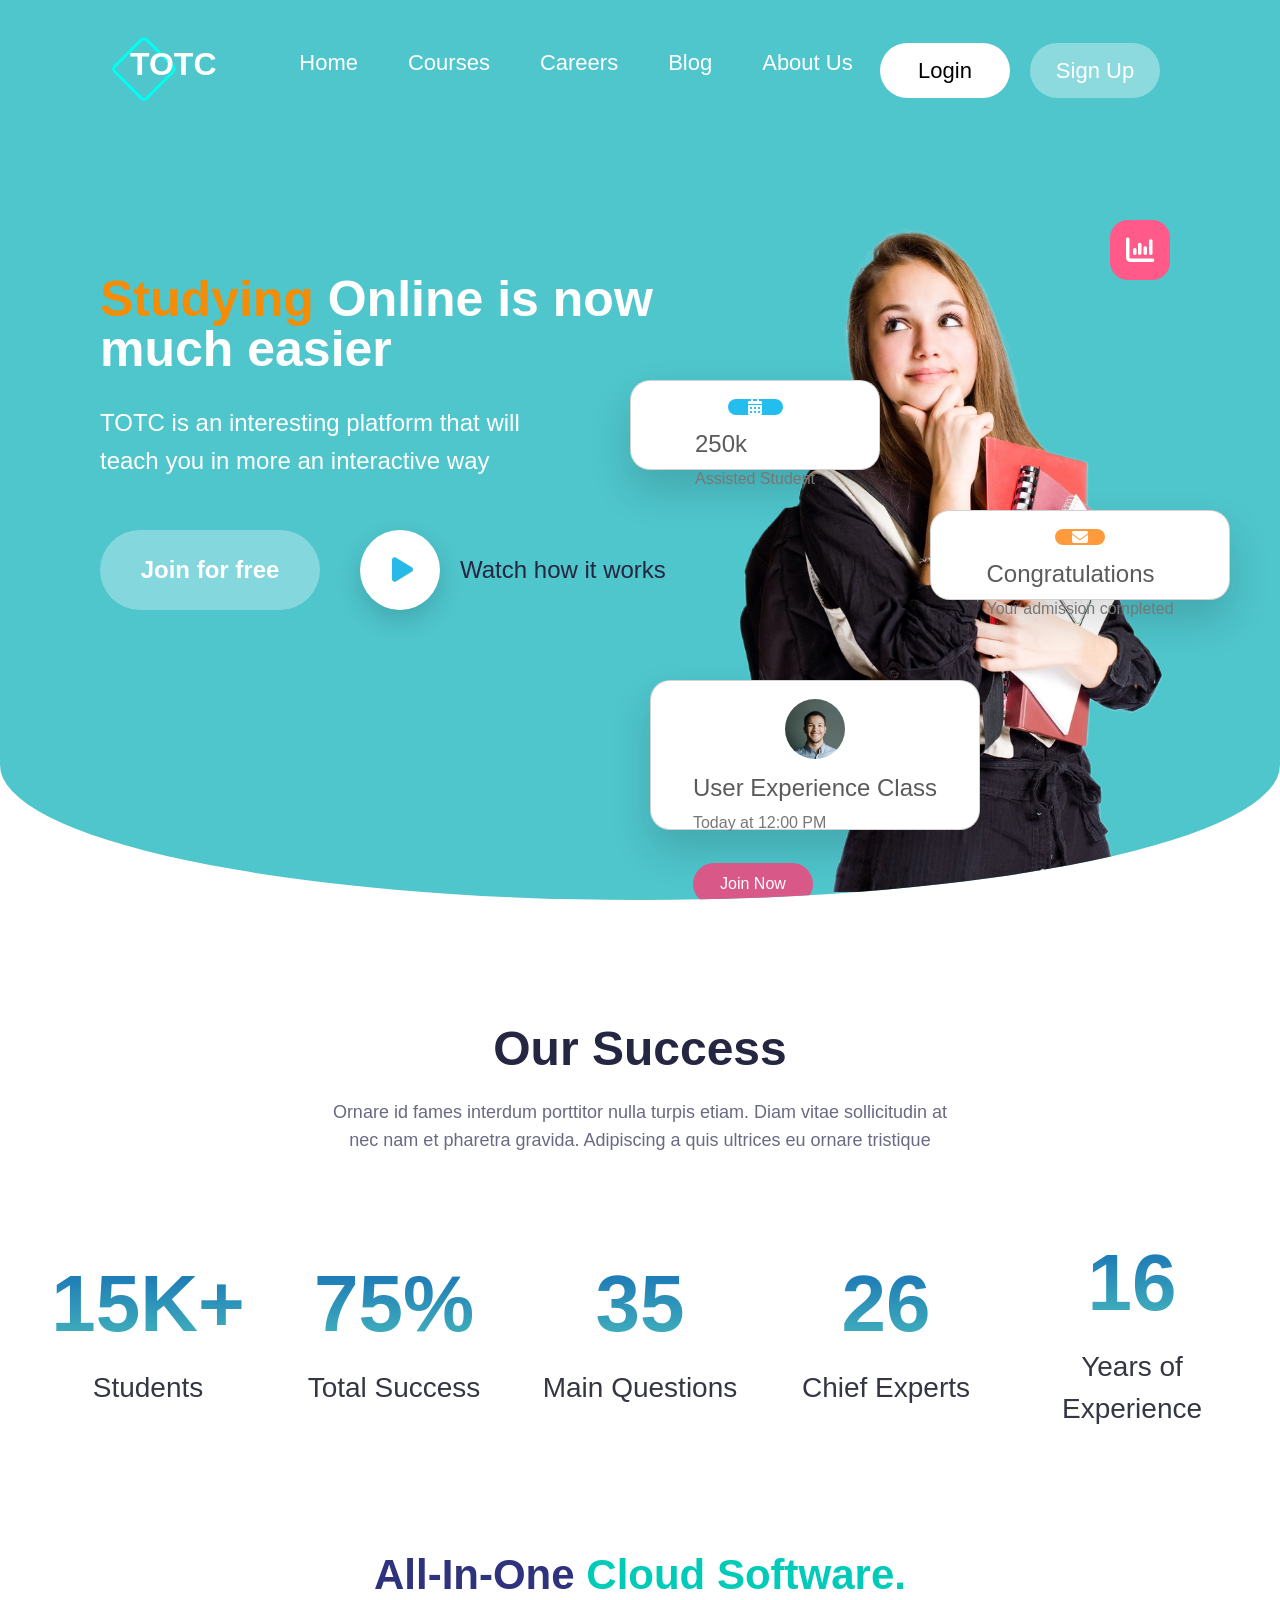
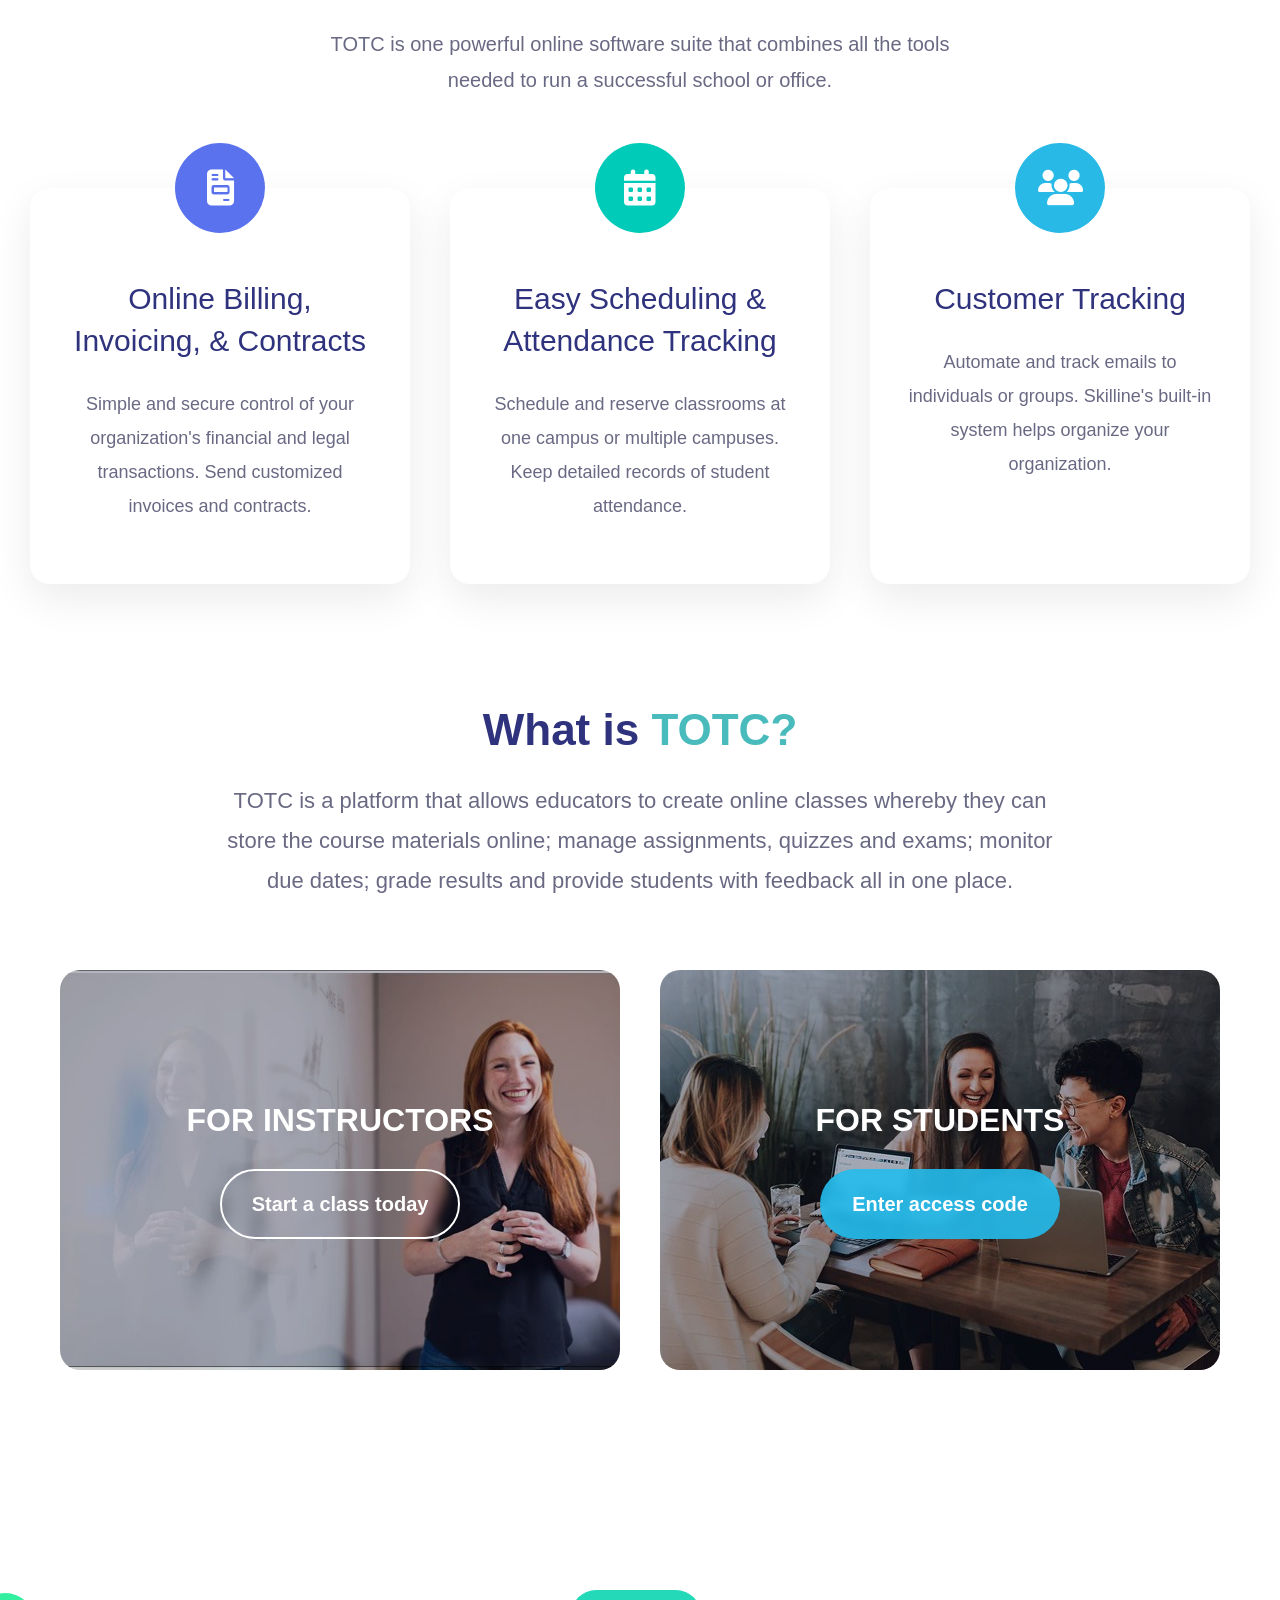
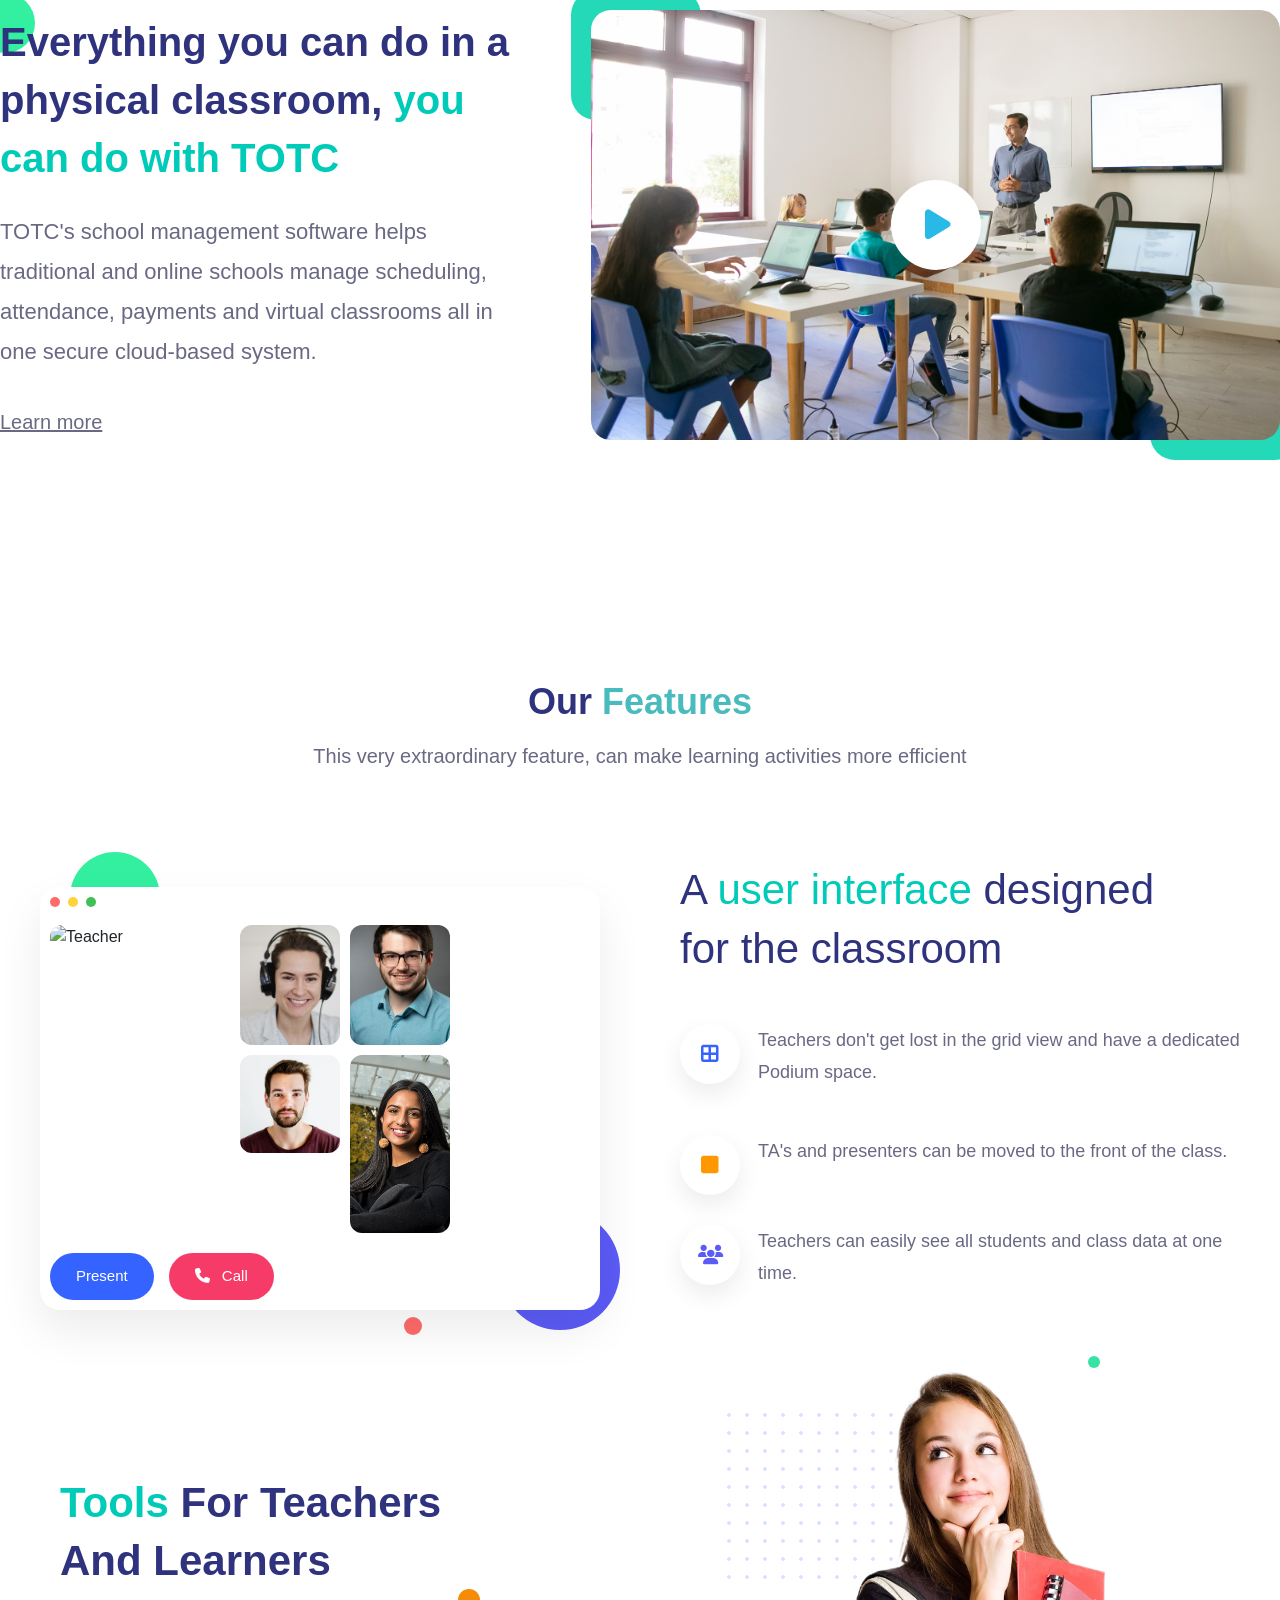
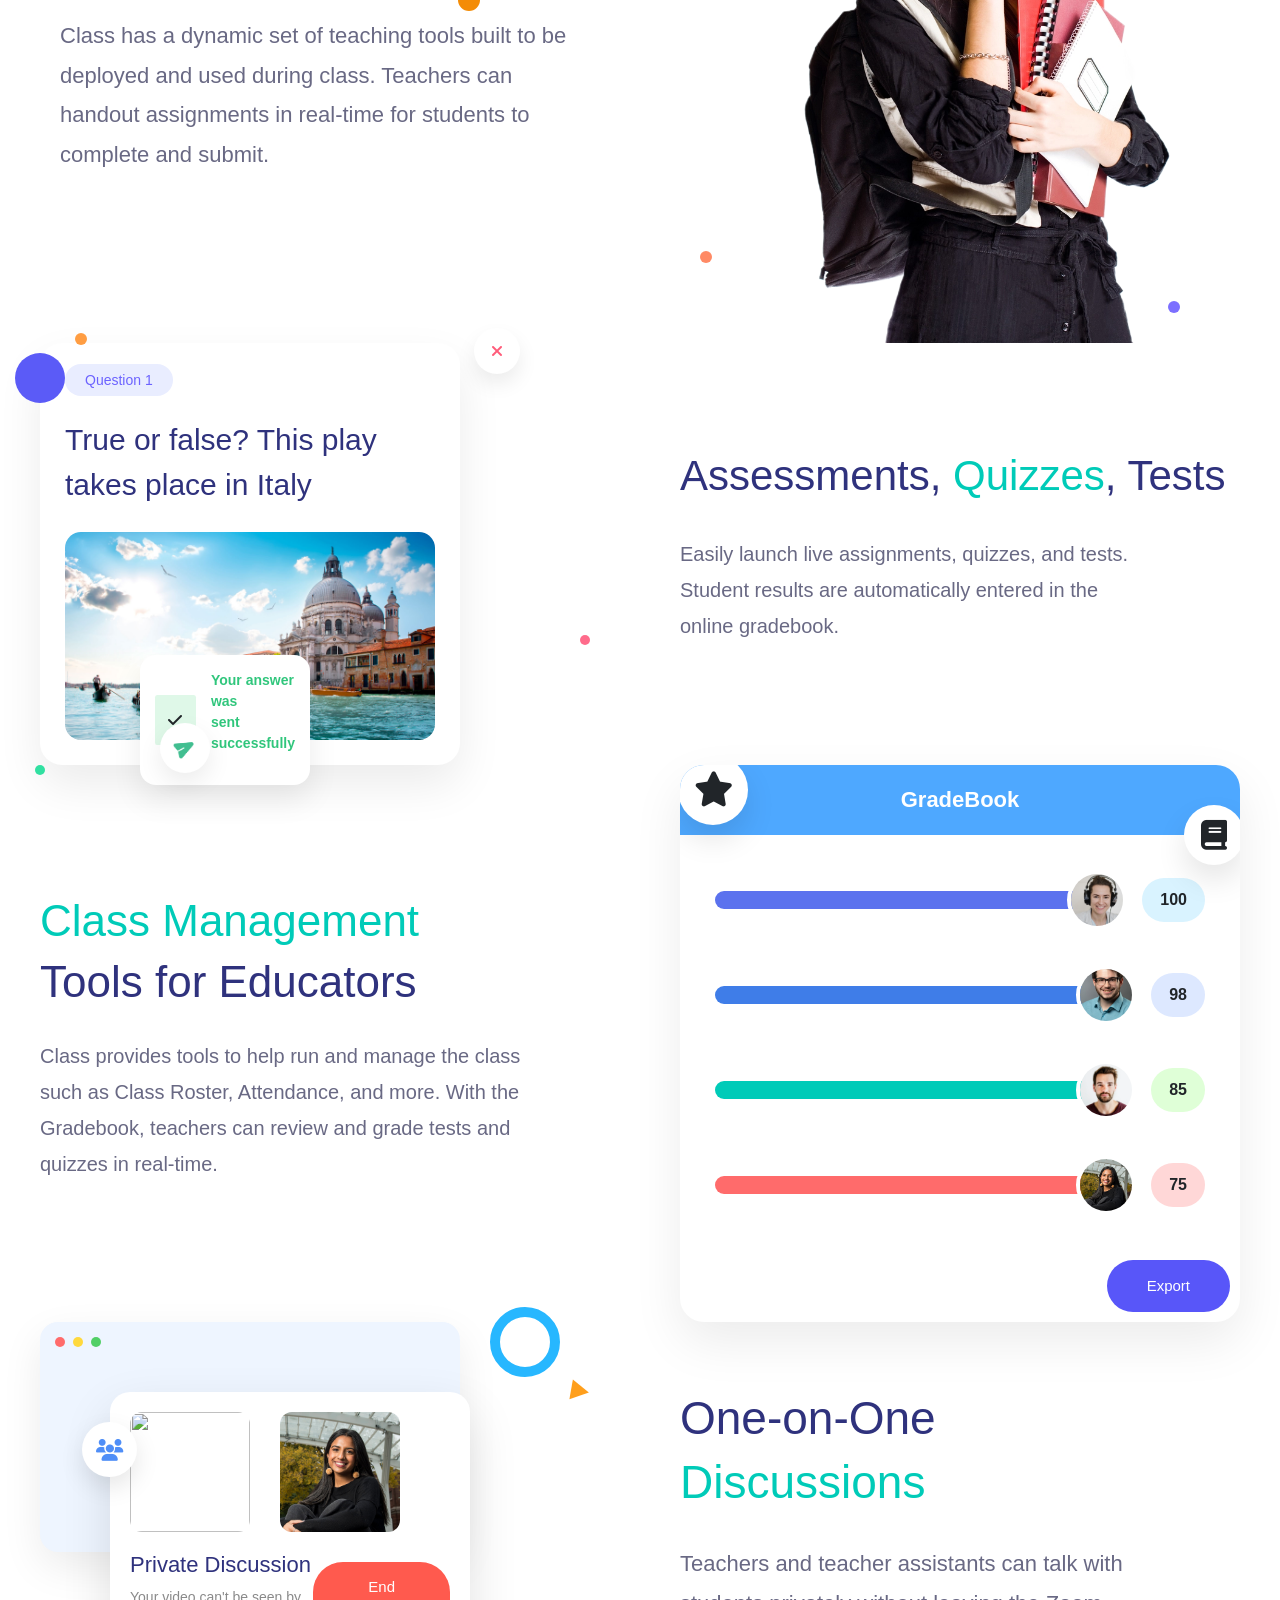
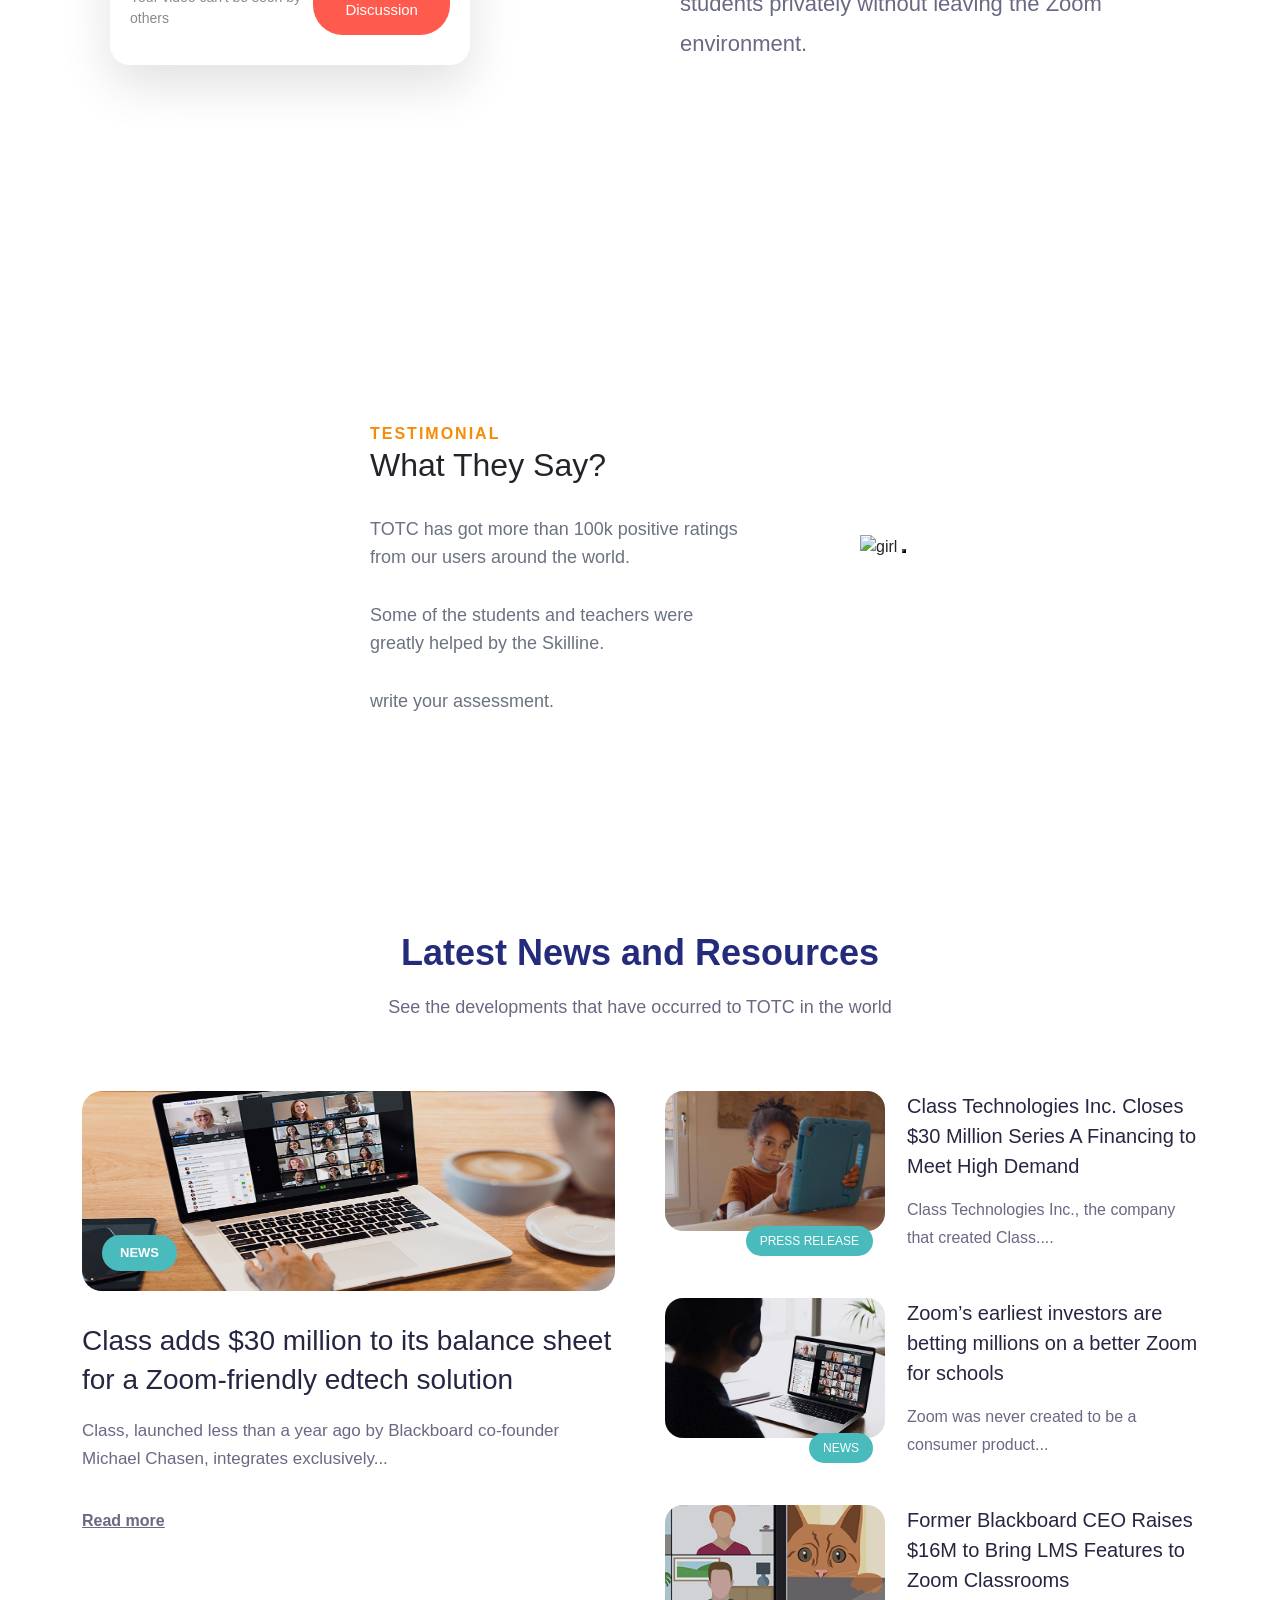
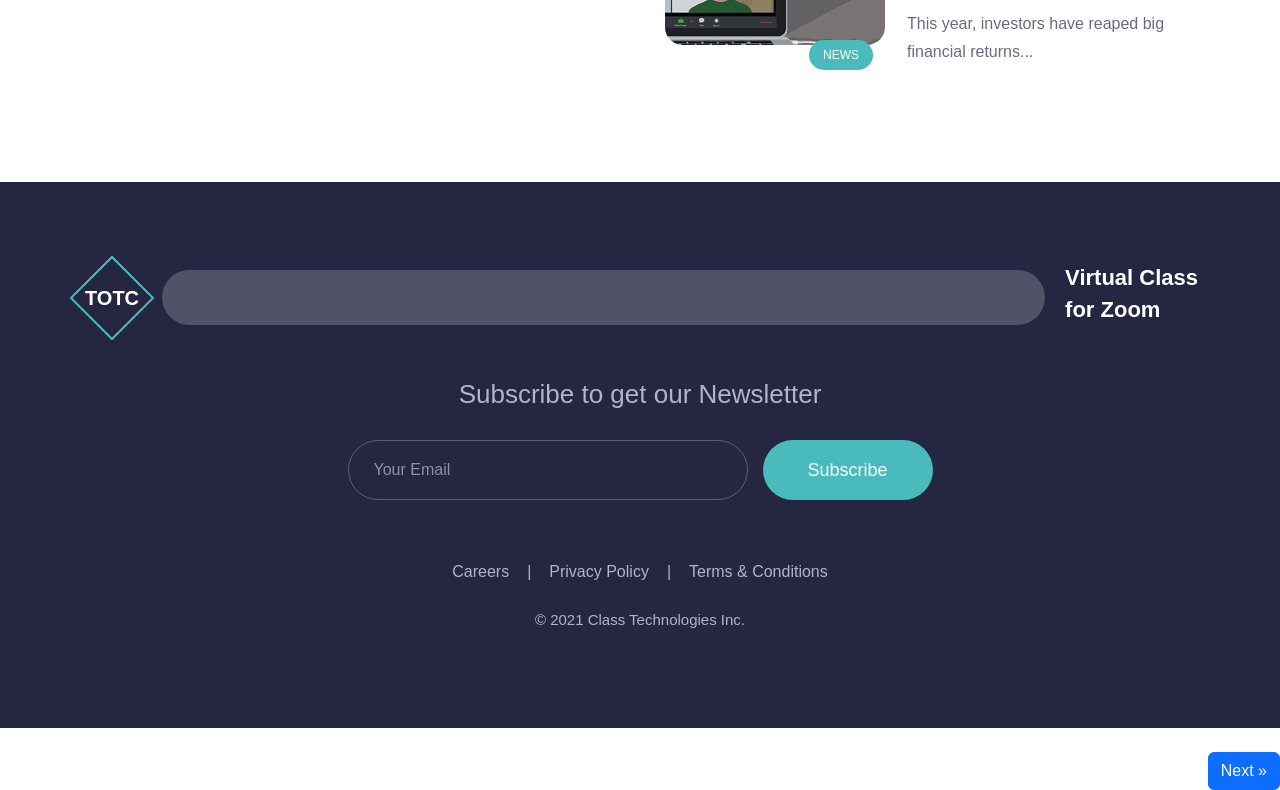
==== commit 0c27c840: "Update fmt.Println message from 'Hello' to 'Goodbye'" ====
--- a/index.html
+++ b/index.html
@@ -915,8 +915,7 @@
 
 </footer>
 
-<div class="d-flex justify-content-between mt-4" style="max-width:1200px;margin:0 auto;padding:20px 0;">
-  <a href="index.html" class="btn btn-outline-primary">&laquo; Previous</a>
+<div class="d-flex justify-content-end mt-4">
   <a href="login.html" class="btn btn-primary">Next &raquo;</a>
 </div>
 
--- a/style.css
+++ b/style.css
@@ -1,3 +1,8 @@
+/* ============================================================
+   PART 1 — from landing.css
+   (hero, success, all-in-one, what-is-totc, classroom, features)
+   ============================================================ */
+
 * {
     margin: 0;
     padding: 0;
@@ -5,770 +10,1678 @@
     font-family: "Poppins", sans-serif;
 }
 
-html, body {
+.hero {
     width: 100%;
-    overflow-x: hidden;
-}
-
-body {
-    background: #F8F8F8;
-}
-
-
-
-
-header {
+    height: 900px;
+    background: #4FC5CC;
+    position: relative;
+    overflow: hidden;
+    border-bottom-left-radius: 50% 15%;
+    border-bottom-right-radius: 50% 15%;
+}
+
+/* ================= NAVBAR ================= */
+
+.navbar {
     width: 100%;
+    height: 100px;
+    display: flex;
+    justify-content: space-between;
+    align-items: center;
+    padding: 35px 120px;
+}
+
+.logo {
+    position: relative;
+    width: 120px;
+    height: 70px;
+}
+
+.logo .diamond {
+    position: absolute;
+    width: 48px;
+    height: 48px;
+    border: 3px solid #00FFF0;
+    transform: rotate(45deg);
+    border-radius: 5px;
+    top: 10px;
+}
+
+.logo h1 {
+    position: absolute;
+    color: #fff;
+    font-size: 32px;
+    font-weight: 700;
+    top: 10px;
+    left: 10px;
+}
+
+.navbar ul {
+    display: flex;
+    list-style: none;
+    gap: 50px;
+}
+
+.navbar ul li {
+    color: #fff;
+    font-size: 22px;
+    cursor: pointer;
+}
+
+.buttons {
+    display: flex;
+    gap: 20px;
+}
+
+.login {
+    width: 130px;
+    height: 55px;
+    border: none;
+    font-size: 22px;
+    border-radius: 40px;
     background: #fff;
 }
 
-.navbar {
-    width: 85%;
-    height: 83px;
-    margin: auto;
+.signup {
+    width: 130px;
+    height: 55px;
+    font-size: 22px;
+    border: none;
+    border-radius: 40px;
+    background: rgba(255, 255, 255, .35);
+    color: #fff;
+}
+
+/* ================= HERO CONTENT ================= */
+
+.container-content {
+    position: absolute;
+    top: 0px;
+    left: 0;
+    width: 100%;
+    padding: 0 100px;
     display: flex;
     justify-content: space-between;
     align-items: center;
 }
 
-.logo img {
-    width: 114px;
-    height: 83px;
-    object-fit: contain;
-}
-
-.nav-menu {
-    display: flex;
-    align-items: center;
-    gap: 45px;
-    list-style: none;
-}
-
-.nav-menu a {
+.left-content {
+    width: 600px;
+    height: 404px;
+    margin-top: 60px;
+}
+
+.left-content h1 {
+    font-size: 50px;
+    line-height: 100%;
+    font-weight: 700;
+    color: #fff;
+}
+
+.left-content span {
+    color: #F48C06;
+}
+
+.left-content p {
+    width: 460px;
+    margin-top: 30px;
+    font-size: 24px;
+    line-height: 38px;
+    color: #fff;
+}
+
+/* ================= BUTTONS ================= */
+
+.buttons-content {
+    display: flex;
+    align-items: center;
+    gap: 40px;
+    margin-top: 50px;
+}
+
+.left-btn {
+    width: 220px;
+    height: 80px;
+    background: rgba(255, 255, 255, .3);
+    border-radius: 60px;
+    color: #fff;
     text-decoration: none;
+    display: flex;
+    justify-content: center;
+    align-items: center;
+    font-size: 24px;
+    font-weight: 600;
+}
+
+.watch-video {
+    display: flex;
+    align-items: center;
+    gap: 20px;
+}
+
+.play-btn {
+    width: 80px;
+    height: 80px;
+    border-radius: 50%;
+    background: #fff;
+    display: flex;
+    justify-content: center;
+    align-items: center;
+    box-shadow: 0 10px 25px rgba(0, 0, 0, .15);
+    cursor: pointer;
+}
+
+.play-btn i {
+    color: #29B9E7;
+    font-size: 28px;
+    margin-left: 5px;
+}
+
+.watch-video span {
+    color: #252641;
+    font-size: 24px;
+    font-weight: 500;
+    white-space: nowrap;
+}
+
+/* ================= RIGHT IMAGE ================= */
+
+.right-content {
+    position: relative;
+    width: 544px;
+    height: 892px;
+}
+
+.girl {
+    position: absolute;
+    width: 544px;
+    height: auto;
+    margin-left: -80px;
+    right: 0;
+    bottom: 0;
+}
+
+/* Common Card */
+
+.card {
+    position: absolute;
+    background: #fff;
+    border-radius: 20px;
+    box-shadow: 0 20px 40px rgba(0, 0, 0, .15);
+    display: flex;
+    align-items: center;
+    gap: 15px;
+    padding: 18px;
+}
+
+.card h3 {
+    font-size: 24px;
     color: #5B5B5B;
+}
+
+.card p {
+    font-size: 16px;
+    color: #777;
+}
+
+/* Card 1 */
+
+.card1 {
+    width: 250px;
+    height: 90px;
+    top: 380px;
+    right: 300px;
+}
+
+.card1 i {
+    width: 55px;
+    height: 55px;
+    border-radius: 12px;
+    background: #23BDEE;
+    color: #fff;
+    display: flex;
+    justify-content: center;
+    align-items: center;
+}
+
+/* Card 2 */
+
+.card2 {
+    width: 300px;
+    height: 90px;
+    top: 510px;
+    right: -50px;
+}
+
+.card2 i {
+    width: 50px;
+    height: 50px;
+    background: #FF9A3D;
+    color: #fff;
+    border-radius: 12px;
+    display: flex;
+    justify-content: center;
+    align-items: center;
+}
+
+/* Card 3 */
+
+.card3 {
+    width: 330px;
+    height: 150px;
+    top: 680px;
+    right: 200px;
+}
+
+.profile {
+    width: 60px;
+    height: 60px;
+    border-radius: 50%;
+}
+
+.card3 button {
+    margin-top: 12px;
+    width: 120px;
+    height: 42px;
+    border: none;
+    border-radius: 30px;
+    background: #D85888;
+    color: #fff;
+}
+
+/* Pink Icon */
+
+.chart-icon {
+    position: absolute;
+    top: 220px;
+    right: 10px;
+    width: 60px;
+    height: 60px;
+    background: #FF5A8A;
+    border-radius: 18px;
+    display: flex;
+    justify-content: center;
+    align-items: center;
+}
+
+.chart-icon i {
+    color: #fff;
+    font-size: 28px;
+}
+
+/* ================= OUR SUCCESS ================= */
+
+.success-section {
+    width: 100%;
+    max-width: 1527px;
+    margin: 120px auto;
+    text-align: center;
+    padding: 0 40px;
+}
+
+.success-heading h2 {
+    font-size: 48px;
+    font-weight: 700;
+    color: #252641;
+    margin-bottom: 20px;
+}
+
+.success-heading p {
+    width: 630px;
+    margin: 0 auto 80px;
+    color: #696984;
     font-size: 18px;
-    font-weight: 400;
-    transition: 0.3s;
-}
-
-.nav-menu a:hover {
+    line-height: 160%;
+}
+
+.success-stats {
+    display: flex;
+    justify-content: space-between;
+    align-items: center;
+    gap: 30px;
+}
+
+.stat-box {
+    flex: 1;
+}
+
+.stat-box h3 {
+    font-size: 80px;
+    font-weight: 700;
+    background: linear-gradient(180deg, #136CB5 0%, #49BBBD 100%);
+    -webkit-background-clip: text;
+    -webkit-text-fill-color: transparent;
+    margin-bottom: 15px;
+}
+
+.stat-box span {
+    font-size: 28px;
+    font-weight: 500;
+    color: #010514CC;
+}
+
+/* ================= ALL IN ONE ================= */
+
+.all-in-one {
+    width: 100%;
+    max-width: 1470px;
+    margin: 120px auto;
+    padding: 0 30px;
+}
+
+.section-title {
+    text-align: center;
+}
+
+.section-title h2 {
+    font-size: 42px;
+    font-weight: 700;
+    color: #2F327D;
+}
+
+.section-title h2 span {
+    color: #00CBB8;
+}
+
+.section-title p {
+    width: 620px;
+    margin: 25px auto 90px;
+    font-size: 20px;
+    line-height: 36px;
+    color: #696984;
+}
+
+.feature-cards {
+    display: flex;
+    justify-content: center;
+    gap: 40px;
+}
+
+.feature-card {
+    width: 420px;
+    min-height: 380px;
+    background: #fff;
+    border-radius: 20px;
+    padding: 90px 35px 45px;
+    text-align: center;
+    position: relative;
+    box-shadow: 0 15px 40px rgba(0, 0, 0, .08);
+}
+
+.icon {
+    width: 90px;
+    height: 90px;
+    border-radius: 50%;
+    position: absolute;
+    top: -45px;
+    left: 50%;
+    transform: translateX(-50%);
+    display: flex;
+    justify-content: center;
+    align-items: center;
+}
+
+.icon i {
+    color: #fff;
+    font-size: 36px;
+}
+
+.blue {
+    background: #5B72EE;
+}
+
+.green {
+    background: #00CBB8;
+}
+
+.sky {
+    background: #29B9E7;
+}
+
+.feature-card h3 {
+    font-size: 30px;
+    line-height: 42px;
+    color: #2F327D;
+    margin-bottom: 25px;
+}
+
+.feature-card p {
+    font-size: 18px;
+    line-height: 34px;
+    color: #696984;
+}
+
+/* ================= WHAT IS TOTC ================= */
+
+.what-is-totc {
+    width: 100%;
+    max-width: 1200px;
+    margin: 120px auto;
+    padding: 0 20px;
+}
+
+.what-is-totc .section-title h2 {
+    font-size: 44px;
+    font-weight: 700;
+    color: #2F327D;
+    margin-bottom: 25px;
+}
+
+.what-is-totc .section-title h2 span {
     color: #49BBBD;
 }
 
-.profile {
-    display: flex;
-    align-items: center;
-    gap: 10px;
-}
-
-.profile img {
-    width: 63px;
-    height: 63px;
-    border-radius: 50%;
-    object-fit: cover;
-}
-
-.profile span {
-    font-size: 18px;
-    font-weight: 500;
-    color: #000;
-}
-
-.profile i {
-    font-size: 14px;
-    cursor: pointer;
-}
-
-
-
-.hero-section {
-    width: 100%;
-    height: 326px;
+.what-is-totc .section-title p {
+    width: 850px;
+    max-width: 100%;
+    margin: 0 auto 70px;
+    color: #696984;
+    font-size: 22px;
+    line-height: 180%;
+}
+
+.totc-cards {
+    display: flex;
+    justify-content: space-between;
+    gap: 40px;
+}
+
+.totc-card {
     position: relative;
-    background-image: url("search page images/Rectangle 180.png");
-    background-size: cover;
-    background-position: center;
-    overflow: hidden;
-}
-
-.hero-overlay {
-    width: 100%;
-    height: 100%;
-    background-color: rgba(73, 187, 189, 0.6);
-    opacity: 1;
-    display: flex;
-    align-items: center;
-    justify-content: center;
-}
-
-.hero-overlay::before {
-    content: "";
-}
-
-.search-filter-wrapper {
-    width: 1324px;
-    max-width: 90%;
-    display: flex;
-    flex-direction: column;
-    gap: 20px;
-}
-
-.search-bar-row {
-    display: flex;
-    width: 100%;
-    height: 73px;
-    background-color: #ffffff;
-    border-radius: 10px;
-    overflow: hidden;
-}
-
-.search-input {
-    flex: 1;
-    border: none;
-    outline: none;
-    padding: 0 24px;
-    font-size: 16px;
-    color: #252641;
-    min-width: 0;
-}
-
-.search-input::placeholder {
-    color: #9A9A9A;
-}
-
-.search-btn {
-    width: 140px;
-    flex-shrink: 0;
-    background-color: #2FC1C9;
-    color: #ffffff;
-    border: none;
-    font-weight: 500;
-    font-size: 18px;
-    cursor: pointer;
-}
-
-.filters-row {
-    display: flex;
-    flex-wrap: wrap;
-    gap: 20px;
-}
-
-.filter-dropdown {
-    position: relative;
-    background-color: #ffffff;
-    border-radius: 10px;
-    height: 73px;
-    display: flex;
-    align-items: center;
-    padding: 0 16px;
-    flex: 1 1 auto;
-    min-width: 140px;
-}
-
-.filter-dropdown select {
-    width: 100%;
-    height: 36px;
-    border: none;
-    outline: none;
-    background: transparent;
-    font-weight: 500;
-    font-size: 18px;
-    line-height: 100%;
-    letter-spacing: 4%;
-    color: #252641;
-    text-align: center;
-    text-align-last: center;
-    cursor: pointer;
-}
-
-.subject-dropdown       { max-width: 152px; }
-.partner-dropdown       { max-width: 170px; }
-.program-dropdown       { max-width: 192px; }
-.language-dropdown      { max-width: 209px; }
-.ability-dropdown       { max-width: 216px; }
-.learning-type-dropdown { max-width: 267px; }
-
-
-
-.courses-grid-section {
-    width: 100%;
-    padding: 40px 5%;
-    box-sizing: border-box;
-}
-
-.courses-grid {
-    display: grid;
-    grid-template-columns: repeat(4, minmax(0, 374px));
-    gap: 40px;
-    justify-content: center;
-    max-width: 1682px;
-    width: 100%;
-    margin: 0 auto;
-}
-
-.course-card {
-    width: 100%;
-    max-width: 374px;
-    height: 617px;
-    background-color: #FFFFFF;
-    border-radius: 20px;
-    box-shadow: 0px 18.83px 47.08px 0px rgba(47, 50, 125, 0.10);
-    padding: 20px;
-    box-sizing: border-box;
-    position: relative;
-    margin: 0 auto;
-}
-
-.card-image-wrap {
-    width: 100%;
-    max-width: 334.02px;
-    height: 238.66px;
+    width: 560px;
+    height: 400px;
     border-radius: 20px;
     overflow: hidden;
-    position: relative;
-}
-
-.card-image-wrap img {
+}
+
+.totc-card img {
     width: 100%;
     height: 100%;
     object-fit: cover;
     display: block;
 }
 
-.card-image-wrap::after {
+.overlay {
+    position: absolute;
+    inset: 0;
+}
+
+.card-content {
+    position: absolute;
+    inset: 0;
+    display: flex;
+    flex-direction: column;
+    justify-content: center;
+    align-items: center;
+}
+
+.card-content h3 {
+    color: #fff;
+    font-size: 32px;
+    font-weight: 700;
+    margin-bottom: 30px;
+}
+
+.card-content a {
+    width: 240px;
+    height: 70px;
+    border: 2px solid #fff;
+    border-radius: 50px;
+    text-decoration: none;
+    color: #fff;
+    font-size: 20px;
+    font-weight: 600;
+    display: flex;
+    justify-content: center;
+    align-items: center;
+    backdrop-filter: blur(4px);
+    transition: .3s;
+}
+
+.blue-btn {
+    background: #23BDEEE5;
+    border: none !important;
+}
+
+/* ================= CLASSROOM SECTION ================= */
+
+.classroom {
+    width: 100%;
+    padding: 120px 0;
+}
+
+.classroom-content {
+    width: 1280px;
+    margin: auto;
+    display: flex;
+    justify-content: space-between;
+    align-items: center;
+    gap: 80px;
+}
+
+.classroom-text {
+    width: 520px;
+    position: relative;
+}
+
+.classroom-text::before {
     content: "";
-    position: absolute;
-    top: 0;
-    left: 0;
-    width: 100%;
-    height: 100%;
-    background-color: #171B41;
-    opacity: 0.10;
-}
-
-.card-tags {
-    display: flex;
-    align-items: center;
-    justify-content: space-between;
-    margin-top: 16px;
-}
-
-.tag-design {
-    display: flex;
-    align-items: center;
-    gap: 6px;
-    height: 22px;
-    padding: 0 8px;
-    font-weight: 500;
-    font-size: 14px;
-    line-height: 180%;
-    letter-spacing: 2%;
+    width: 60px;
+    height: 60px;
+    background: #33EFA0;
+    border-radius: 50%;
+    position: absolute;
+    left: -25px;
+    top: -20px;
+    z-index: -1;
+}
+
+.classroom-text h2 {
+    font-size: 40px;
+    line-height: 58px;
+    font-weight: 700;
+    color: #2F327D;
+    margin-bottom: 25px;
+}
+
+.classroom-text span {
+    color: #00CBB8;
+}
+
+.classroom-text p {
+    font-size: 22px;
+    line-height: 40px;
     color: #696984;
-}
-
-.tag-design i {
-    font-size: 14px;
-    color: #D9D9D9;
-}
-
-.tag-duration {
-    display: flex;
-    align-items: center;
-    gap: 6px;
-    font-weight: 500;
-    font-size: 14px;
-    line-height: 180%;
-    letter-spacing: 2%;
+    margin-bottom: 35px;
+}
+
+.classroom-text a {
     color: #696984;
-}
-
-.tag-duration i {
-    font-size: 18px;
-    color: #D9D9D9;
-}
-
-.card-title {
-    width: 100%;
-    max-width: 324px;
-    margin-top: 12px;
-    font-weight: 500;
-    font-size: 18px;
-    line-height: 100%;
-    letter-spacing: 0%;
-    color: #252641;
-}
-
-.card-desc {
-    width: 100%;
-    max-width: 328px;
-    margin-top: 12px;
-    font-weight: 400;
-    font-size: 18px;
-    line-height: 180%;
-    letter-spacing: 2%;
-    color: #696984;
-}
-
-.card-footer {
-    position: absolute;
-    bottom: 20px;
-    left: 20px;
-    right: 20px;
-    width: auto;
-    display: flex;
-    align-items: center;
-    justify-content: space-between;
-}
-
-.instructor {
-    display: flex;
-    align-items: center;
-    gap: 10px;
-}
-
-.instructor-avatar {
-    width: 44px;
-    height: 44.25px;
-    border-radius: 22.12px;
-    object-fit: cover;
-    background-color: #D9D9D9;
-}
-
-.instructor-name {
-    font-size: 16px;
-    color: #252641;
-}
-
-.card-price {
-    display: flex;
-    align-items: center;
-    gap: 8px;
-}
-
-.old-price {
-    font-weight: 300;
-    font-size: 18px;
-    line-height: 100%;
-    letter-spacing: 2%;
-    color: rgba(0, 0, 0, 0.5);
-    text-decoration: line-through;
-}
-
-.new-price {
-    font-weight: 700;
-    font-size: 24px;
-    line-height: 100%;
-    letter-spacing: 2%;
-    color: #49BBBD;
-}
-
-
-
-@media (max-width: 1024px) {
-    .navbar { width: 92%; }
-    .nav-menu { gap: 25px; }
-    .nav-menu a { font-size: 16px; }
-    .courses-grid { grid-template-columns: repeat(2, minmax(0, 374px)); }
-    .search-filter-wrapper { width: 100%; }
-}
-
-@media (max-width: 768px) {
-    .navbar {
-        height: auto;
-        flex-wrap: wrap;
-        padding: 15px 0;
-        gap: 15px;
-    }
-    .logo img { width: 90px; height: 65px; }
-    .nav-menu {
-        order: 3;
-        width: 100%;
-        justify-content: center;
-        flex-wrap: wrap;
-        gap: 15px 25px;
-    }
-    .profile span { font-size: 16px; }
-    .hero-section { height: auto; padding: 30px 0; }
-    .search-filter-wrapper { max-width: 92%; }
-    .search-bar-row { height: 60px; }
-    .search-btn { width: 110px; font-size: 16px; }
-    .filters-row { justify-content: center; }
-    .filter-dropdown { height: 55px; flex: 1 1 45%; min-width: 120px; }
-    .filter-dropdown select { font-size: 15px; }
-    .courses-grid { grid-template-columns: repeat(2, minmax(0, 374px)); gap: 25px; }
-    .course-card { height: auto; padding-bottom: 80px; }
-}
-
-@media (max-width: 480px) {
-    .navbar { width: 90%; }
-    .nav-menu { gap: 10px 15px; }
-    .nav-menu a { font-size: 14px; }
-    .profile img { width: 45px; height: 45px; }
-    .search-bar-row { flex-direction: column; height: auto; }
-    .search-input { height: 50px; width: 100%; }
-    .search-btn { width: 100%; height: 45px; }
-    .filter-dropdown { flex: 1 1 100%; max-width: 100% !important; }
-    .courses-grid { grid-template-columns: 1fr; padding: 0 5%; }
-    .course-card { max-width: 100%; }
-    .card-title, .card-desc { max-width: 100%; }
-}
-
-
-
-
-.learning {
-    padding: 80px 0;
-}
-
-
-.learning .container {
-    width: 1200px;
-    margin: auto;
-    background: #eef7ff;
-    border-radius: 20px;
-    padding: 60px;
-    display: flex;
-    justify-content: space-between;
-    align-items: center;
-    gap: 70px;
-}
-
-
-
-.left {
-    flex: 1;
-}
-
-.left h2 {
-    font-size: 38px;
-    line-height: 1.3;
-    color: #2d3350;
-    margin-bottom: 35px;
-}
-
-.left ul {
-    list-style: none;
-}
-
-.left li {
-    margin-bottom: 22px;
-    color: #6d7a92;
+    font-size: 20px;
+    text-decoration: underline;
+}
+
+.classroom-image {
+    width: 700px;
+    height: 430px;
     position: relative;
-    padding-left: 30px;
-}
-
-.left li::before {
-    content: "";
-    width: 12px;
-    height: 12px;
-    background: #57e4d2;
-    border-radius: 50%;
-    position: absolute;
-    left: 0;
-    top: 6px;
-}
-
-.left button {
-    margin-top: 25px;
-    padding: 16px 35px;
-    border: none;
-    border-radius: 10px;
-    background: #49c6c8;
-    color: white;
-    font-size: 17px;
-    cursor: pointer;
-}
-
-
-
-.right {
-    flex: 1;
-}
-
-.window {
-    background: white;
-    border-radius: 18px;
-    padding: 20px;
-    box-shadow: 0 10px 30px rgba(0, 0, 0, .1);
-}
-
-.top-bar {
-    display: flex;
-    gap: 8px;
-    margin-bottom: 20px;
-}
-
-.top-bar span {
-    width: 10px;
-    height: 10px;
-    border-radius: 50%;
-}
-
-.red { background: #ff6057; }
-.yellow { background: #ffbd44; }
-.green { background: #00ca4e; }
-
-.video-grid {
-    display: grid;
-    grid-template-columns: repeat(3, 1fr);
-    gap: 15px;
-}
-
-.big img,
-.small img {
+}
+
+.classroom-image img {
     width: 100%;
     height: 100%;
     object-fit: cover;
+    border-radius: 20px;
+}
+
+.shape {
+    position: absolute;
+    z-index: -1;
+}
+
+.shape1 {
+    width: 130px;
+    height: 130px;
+    background: #23D9B7;
+    border-radius: 25px;
+    left: -20px;
+    top: -20px;
+}
+
+.shape2 {
+    width: 150px;
+    height: 150px;
+    background: #23D9B7;
+    border-radius: 25px;
+    right: -20px;
+    bottom: -20px;
+}
+
+.classroom-image .play-btn {
+    position: absolute;
+    left: 50%;
+    top: 50%;
+    transform: translate(-50%, -50%);
+    width: 90px;
+    height: 90px;
+    background: #fff;
+    border-radius: 50%;
+    display: flex;
+    justify-content: center;
+    align-items: center;
+    box-shadow: 0 15px 40px rgba(0, 0, 0, .15);
+    cursor: pointer;
+}
+
+.classroom-image .play-btn i {
+    color: #29B9E7;
+    font-size: 34px;
+    margin-left: 5px;
+}
+
+/* ================= OUR FEATURES ================= */
+
+.features {
+    width: 100%;
+    padding: 120px 0;
+}
+
+.features-heading {
+    text-align: center;
+    margin-bottom: 90px;
+}
+
+.features-heading h2 {
+    font-size: 36px;
+    font-weight: 700;
+    color: #2F327D;
+}
+
+.features-heading h2 span {
+    color: #49BBBD;
+}
+
+.features-heading p {
+    margin-top: 18px;
+    font-size: 20px;
+    color: #696984;
+}
+
+/* Classroom UI */
+
+.classroom-container {
+    max-width: 1200px;
+    margin: auto;
+    display: flex;
+    justify-content: space-between;
+    align-items: center;
+    gap: 80px;
+}
+
+.classroom-left {
+    flex: 1;
+    position: relative;
+}
+
+.video-window {
+    background: #fff;
+    padding: 10px;
+    border-radius: 20px;
+    box-shadow: 0 20px 45px rgba(0, 0, 0, .08);
+    position: relative;
+}
+
+.browser-header {
+    display: flex;
+    gap: 8px;
+    margin-bottom: 18px;
+}
+
+.browser-header span {
+    width: 10px;
+    height: 10px;
+    border-radius: 50%;
+}
+
+.browser-header span:nth-child(1) {
+    background: #ff6b6b;
+}
+
+.browser-header span:nth-child(2) {
+    background: #ffd43b;
+}
+
+.browser-header span:nth-child(3) {
+    background: #40c057;
+}
+
+.video-layout {
+    display: grid;
+    grid-template-columns: 180px 100px 100px;
+    grid-template-rows: 120px 98px 70px;
+    gap: 10px;
+}
+
+.video-large,
+.video-small {
+    width: 100%;
+    height: 100%;
+}
+
+.video-layout img {
+    width: 100%;
+    height: 100%;
+    display: block;
+    object-fit: cover;
     border-radius: 12px;
 }
 
-.big { height: 180px; }
-.small { height: 170px; }
-
-.buttons {
-    margin-top: 25px;
+.video-large:first-child {
+    grid-column: 1;
+    grid-row: 1 / span 2;
+}
+
+.video-small:nth-child(2) {
+    grid-column: 2;
+    grid-row: 1;
+}
+
+.video-small:nth-child(3) {
+    grid-column: 3;
+    grid-row: 1;
+}
+
+.video-small:nth-child(4) {
+    grid-column: 2;
+    grid-row: 2;
+}
+
+.video-large:last-child {
+    grid-column: 3;
+    grid-row: 2 / span 2;
+}
+
+.video-buttons {
     display: flex;
     gap: 15px;
-}
-
-.present {
-    background: #4f6ef7;
-    color: white;
+    margin-top: 20px;
+}
+
+.btn-present,
+.btn-call {
     border: none;
-    padding: 12px 25px;
+    padding: 12px 26px;
     border-radius: 30px;
-}
-
-.call {
-    background: #ff4d79;
-    color: white;
+    color: #fff;
+    cursor: pointer;
+    font-size: 15px;
+}
+
+.btn-present {
+    background: #3563ff;
+}
+
+.btn-call {
+    background: #f63b68;
+}
+
+.btn-call i {
+    margin-right: 8px;
+}
+
+.classroom-right {
+    flex: 1;
+}
+
+.classroom-right h2 {
+    color: #2F327D;
+    font-size: 42px;
+    line-height: 1.4;
+    margin-bottom: 45px;
+}
+
+.classroom-right h2 span {
+    color: #00CBB8;
+}
+
+.ui-feature {
+    display: flex;
+    gap: 18px;
+    margin-bottom: 30px;
+    align-items: flex-start;
+}
+
+.feature-icon {
+    width: 60px;
+    height: 60px;
+    border-radius: 50%;
+    background: #fff;
+    display: flex;
+    justify-content: center;
+    align-items: center;
+    box-shadow: 0 10px 25px rgba(0, 0, 0, .08);
+    flex-shrink: 0;
+}
+
+.feature-icon i {
+    font-size: 20px;
+}
+
+.blue-icon i {
+    color: #3563ff;
+}
+
+.orange-icon i {
+    color: #ff9800;
+}
+
+.purple-icon i {
+    color: #5B5BF7;
+}
+
+.ui-feature p {
+    color: #696984;
+    line-height: 1.8;
+    font-size: 18px;
+}
+
+/* Decoration */
+
+.ui-circle {
+    position: absolute;
+    border-radius: 50%;
+    z-index: -1;
+}
+
+.green1 {
+    width: 90px;
+    height: 90px;
+    background: #33EFA0;
+    left: 30px;
+    top: -35px;
+}
+
+.purple {
+    width: 120px;
+    height: 120px;
+    background: #5B5BF7;
+    right: -20px;
+    bottom: -20px;
+}
+
+.red {
+    width: 18px;
+    height: 18px;
+    background: #ff6b6b;
+    left: 65%;
+    bottom: -25px;
+}
+
+/* Tools Section */
+
+.tools-container {
+    max-width: 1200px;
+    margin: auto;
+    padding: 0 20px;
+    display: flex;
+    justify-content: space-between;
+    align-items: center;
+    gap: 80px;
+}
+
+.tools-content {
+    flex: 1;
+    position: relative;
+}
+
+.tools-content h2 {
+    font-size: 42px;
+    font-weight: 700;
+    color: #2F327D;
+    line-height: 1.4;
+    margin-bottom: 25px;
+}
+
+.tools-content h2 span {
+    color: #00CBB8;
+}
+
+.tools-content p {
+    font-size: 22px;
+    color: #696984;
+    line-height: 180%;
+    margin-bottom: 30px;
+    max-width: 520px;
+}
+
+.orange-circle {
+    width: 22px;
+    height: 22px;
+    background: #F48C06;
+    border-radius: 50%;
+    position: absolute;
+    top: 115px;
+    right: 120px;
+}
+
+.tools-image {
+    flex: 1;
+    position: relative;
+    display: flex;
+    justify-content: center;
+}
+
+.tools-image img {
+    width: 470px;
+    max-width: 100%;
+    position: relative;
+    z-index: 2;
+}
+
+.dots {
+    width: 180px;
+    height: 180px;
+    position: absolute;
+    top: 70px;
+    left: 40px;
+    z-index: 1;
+    background-image: radial-gradient(#D7E5FF 2px, transparent 2px);
+    background-size: 18px 18px;
+}
+
+.dot {
+    width: 12px;
+    height: 12px;
+    border-radius: 50%;
+    position: absolute;
+    z-index: 3;
+}
+
+.dot1 {
+    background: #36E3A5;
+    top: 20px;
+    right: 120px;
+}
+
+.dot2 {
+    background: #FF8A65;
+    left: 20px;
+    bottom: 80px;
+}
+
+.dot3 {
+    background: #7C6FFF;
+    right: 40px;
+    bottom: 30px;
+}
+
+/* Assessment */
+
+.assessment-container {
+    max-width: 1200px;
+    margin: auto;
+    display: flex;
+    justify-content: space-between;
+    align-items: center;
+    gap: 80px;
+}
+
+.assessment-left {
+    flex: 1;
+    position: relative;
+}
+
+.quiz-card {
+    width: 420px;
+    background: #fff;
+    border-radius: 22px;
+    padding: 25px;
+    box-shadow: 0 20px 45px rgba(0, 0, 0, .08);
+}
+
+.question-tag {
+    background: #E9EDFF;
+    color: #6C63FF;
+    padding: 8px 20px;
+    border-radius: 30px;
+    font-size: 14px;
+}
+
+.quiz-card h3 {
+    margin: 25px 0;
+    color: #2F327D;
+    line-height: 1.5;
+    font-size: 30px;
+}
+
+.quiz-card img {
+    width: 100%;
+    border-radius: 16px;
+}
+
+.answer-success {
+    width: 170px;
+    background: #fff;
+    border-radius: 16px;
+    box-shadow: 0 15px 30px rgba(0, 0, 0, .08);
+    display: flex;
+    align-items: center;
+    gap: 15px;
+    padding: 15px;
+    position: absolute;
+    bottom: -20px;
+    left: 100px;
+}
+
+.check-icon {
+    width: 60px;
+    height: 50px;
+    border-radius: 5%;
+    background: #DFF8E8;
+    display: flex;
+    justify-content: center;
+    align-items: center;
+}
+
+.check-icon img {
+    height: auto;
+}
+
+.answer-success p {
+    color: #30C67C;
+    font-size: 14px;
+    font-weight: 600;
+}
+
+/* Floating Icons */
+
+.close-icon,
+.correct-icon {
+    width: 46px;
+    height: 46px;
+    border-radius: 50%;
+    background: #fff;
+    display: flex;
+    justify-content: center;
+    align-items: center;
+    box-shadow: 0 10px 20px rgba(0, 0, 0, .08);
+    position: absolute;
+}
+
+.close-icon {
+    top: -15px;
+    right: 80px;
+}
+
+.close-icon i {
+    color: #FF5C7A;
+}
+
+.correct-icon {
+    width: 50px;
+    height: 50px;
+    background: #fff;
+    border-radius: 50%;
+    box-shadow: 0 10px 25px rgba(0, 0, 0, .08);
+    display: flex;
+    justify-content: center;
+    align-items: center;
+    position: absolute;
+    top: 380px;
+    right: 390px;
+}
+
+.correct-icon img {
+    width: 24px;
+    height: 24px;
+    object-fit: contain;
+    display: block;
+}
+
+/* Decorations */
+
+.purple-circle {
+    width: 50px;
+    height: 50px;
+    background: #5B5BF7;
+    border-radius: 50%;
+    position: absolute;
+    left: -25px;
+    top: 10px;
+}
+
+.orange-dot {
+    width: 12px;
+    height: 12px;
+    border-radius: 50%;
+    background: #FF9D42;
+    position: absolute;
+    left: 35px;
+    top: -10px;
+}
+
+.green-dot {
+    width: 10px;
+    height: 10px;
+    border-radius: 50%;
+    background: #31E0A1;
+    position: absolute;
+    left: -5px;
+    bottom: -10px;
+}
+
+.pink-dot {
+    width: 10px;
+    height: 10px;
+    border-radius: 50%;
+    background: #FF6B8B;
+    position: absolute;
+    right: 10px;
+    bottom: 120px;
+}
+
+.assessment-right {
+    flex: 1;
+}
+
+.assessment-right h2 {
+    color: #2F327D;
+    font-size: 42px;
+    line-height: 1.4;
+    margin-bottom: 30px;
+}
+
+.assessment-right span {
+    color: #00CBB8;
+}
+
+.assessment-right p {
+    color: #696984;
+    font-size: 20px;
+    line-height: 180%;
+    max-width: 450px;
+}
+
+/* Class Management */
+
+.class-management-container {
+    max-width: 1200px;
+    margin: auto;
+    display: flex;
+    justify-content: space-between;
+    align-items: center;
+    gap: 80px;
+}
+
+.class-management-content {
+    flex: 1;
+}
+
+.class-management-content h2 {
+    font-size: 44px;
+    line-height: 1.4;
+    color: #2F327D;
+    margin-bottom: 25px;
+}
+
+.class-management-content span {
+    color: #00CBB8;
+}
+
+.class-management-content p {
+    font-size: 20px;
+    color: #696984;
+    line-height: 180%;
+    max-width: 500px;
+}
+
+.gradebook-card {
+    flex: 1;
+    width: 520px;
+    background: #fff;
+    border-radius: 24px;
+    box-shadow: 0 20px 50px rgba(0, 0, 0, .08);
+    position: relative;
+    overflow: hidden;
+}
+
+.gradebook-header {
+    height: 70px;
+    background: #4EA8FF;
+    color: #fff;
+    display: flex;
+    justify-content: center;
+    align-items: center;
+    font-size: 22px;
+    font-weight: 600;
+}
+
+.grade-row {
+    display: flex;
+    align-items: center;
+    margin: 35px;
+    position: relative;
+}
+
+.line {
+    height: 18px;
+    border-radius: 30px;
+    flex: 1;
+}
+
+.dark-blue {
+    background: #3F7DE8;
+}
+
+.student {
+    width: 60px;
+    height: 60px;
+    margin-left: -20px;
+}
+
+.student img {
+    width: 100%;
+    height: 100%;
+    border-radius: 50%;
+    object-fit: cover;
+    border: 4px solid #fff;
+}
+
+.score {
+    padding: 10px 18px;
+    border-radius: 30px;
+    font-weight: 600;
+    margin-left: 15px;
+}
+
+.blue-score {
+    background: #D9F3FF;
+}
+
+.dark-score {
+    background: #DDE8FF;
+}
+
+.green-score {
+    background: #DFFFD7;
+}
+
+.red-score {
+    background: #FFD7D7;
+}
+
+.export-btn {
+    margin: 10px;
+    float: right;
+    background: #5856F9;
+    color: #fff;
     border: none;
-    padding: 12px 25px;
-    border-radius: 30px;
-}
-
-
-
-.recommended {
-    width: 100%;
-    padding: 80px 120px;
-    background: #eef7ff;
-}
-
-.heading {
+    padding: 15px 40px;
+    border-radius: 40px;
+    font-size: 15px;
+}
+
+.star-icon {
+    position: absolute;
+    top: -10px;
+    left: -2px;
+    width: 70px;
+    height: 70px;
+    background: #fff;
+    border-radius: 50%;
+    display: flex;
+    justify-content: center;
+    align-items: center;
+    font-size: 35px;
+    box-shadow: 0 15px 30px rgba(0, 0, 0, .1);
+}
+
+.book-icon {
+    position: absolute;
+    right: -4px;
+    top: 40px;
+    width: 60px;
+    height: 60px;
+    background: #fff;
+    border-radius: 50%;
+    display: flex;
+    justify-content: center;
+    align-items: center;
+    font-size: 30px;
+    box-shadow: 0 15px 30px rgba(0, 0, 0, .1);
+}
+
+/* One-on-One Discussion */
+
+.discussion-container {
+    max-width: 1200px;
+    margin: auto;
     display: flex;
     justify-content: space-between;
     align-items: center;
-    margin-bottom: 45px;
-}
-
-.heading h2 {
-    font-size: 34px;
-    font-weight: 700;
-    color: #222;
-}
-
-.heading a {
-    text-decoration: none;
-    color: #36bfc7;
-    font-weight: 600;
-}
-
-.courses {
-    display: flex;
-    justify-content: space-between;
-    gap: 30px;
-}
-
-.card {
-    width: 280px;
+    gap: 80px;
+}
+
+.discussion-left {
+    flex: 1;
+    position: relative;
+    height: 420px;
+}
+
+.back-window {
+    width: 420px;
+    height: 230px;
+    background: #EEF5FF;
+    border-radius: 18px;
+    box-shadow: 0 15px 40px rgba(0, 0, 0, .08);
+    position: absolute;
+    top: 0;
+    left: 0;
+}
+
+.browser-bar {
+    display: flex;
+    gap: 8px;
+    padding: 15px;
+}
+
+.browser-bar span {
+    width: 10px;
+    height: 10px;
+    border-radius: 50%;
+}
+
+.browser-bar span:nth-child(1) {
+    background: #FF6B6B;
+}
+
+.browser-bar span:nth-child(2) {
+    background: #FFD93D;
+}
+
+.browser-bar span:nth-child(3) {
+    background: #51CF66;
+}
+
+.discussion-card {
+    width: 360px;
     background: #fff;
     border-radius: 20px;
-    overflow: hidden;
-    box-shadow: 0 10px 30px rgba(0, 0, 0, .08);
-    transition: .4s;
-}
-
-.card:hover {
-    transform: translateY(-8px);
-    box-shadow: 0 20px 40px rgba(0, 0, 0, .15);
-}
-
-.card > img {
+    box-shadow: 0 20px 50px rgba(0, 0, 0, .12);
+    padding: 20px;
+    position: absolute;
+    left: 70px;
+    top: 70px;
+}
+
+.discussion-icon {
+    width: 55px;
+    height: 55px;
+    background: #fff;
+    border-radius: 50%;
+    box-shadow: 0 10px 25px rgba(0, 0, 0, .1);
+    display: flex;
+    justify-content: center;
+    align-items: center;
+    position: absolute;
+    left: -28px;
+    top: 30px;
+}
+
+.discussion-icon i {
+    color: #4F8EF7;
+    font-size: 22px;
+}
+
+.discussion-images {
+    display: flex;
+    gap: 50px;
+}
+
+.discussion-images img {
+    width: 120px;
+    height: 120px;
+    border-radius: 12px;
+    object-fit: cover;
+}
+
+.discussion-bottom {
+    margin-top: 20px;
+    display: flex;
+    justify-content: space-between;
+    align-items: center;
+}
+
+.discussion-bottom h3 {
+    color: #2F327D;
+    font-size: 22px;
+}
+
+.discussion-bottom p {
+    color: #8A8A8A;
+    font-size: 14px;
+    margin-top: 5px;
+}
+
+.discussion-bottom button {
+    background: #FF5A4E;
+    color: #fff;
+    border: none;
+    padding: 14px 24px;
+    border-radius: 30px;
+    cursor: pointer;
+    font-size: 15px;
+}
+
+.blue-circle {
+    width: 70px;
+    height: 70px;
+    border: 10px solid #27B7FF;
+    border-radius: 50%;
+    position: absolute;
+    top: -15px;
+    right: 40px;
+}
+
+.orange-triangle {
+    width: 0;
+    height: 0;
+    border-left: 10px solid transparent;
+    border-right: 10px solid transparent;
+    border-bottom: 18px solid #FF9F1C;
+    position: absolute;
+    top: 60px;
+    right: 10px;
+    transform: rotate(100deg);
+}
+
+.discussion-content {
+    flex: 1;
+}
+
+.discussion-content h2 {
+    font-size: 46px;
+    color: #2F327D;
+    line-height: 1.4;
+    margin-bottom: 30px;
+}
+
+.discussion-content span {
+    color: #00CBB8;
+    display: block;
+}
+
+.discussion-content p {
+    color: #696984;
+    font-size: 22px;
+    line-height: 180%;
+    max-width: 450px;
+}
+
+
+/* ============================================================
+   PART 2 — from landingpage.css
+   (testimonial, news section, footer)
+   ============================================================ */
+
+.small-heading {
+     color: #3B82F6; 
+    font-size: 16px;
+    font-weight: 600;
+    text-transform: uppercase;
+    letter-spacing: 2px;
+}
+
+.testimonial {
+    display: flex;
+    align-items: center;
+    justify-content: center;
+    gap: 40px;
+    width: 85%;
+    margin: 100px auto;
+}
+
+.testimonial .left-content {
+    width: 450px;
+    height: auto;
+}
+
+.testimonial .left-content p {
+    width: auto;
+    font-size: 18px;
+    color: #6B7280;
+    line-height: 28px;
+}
+
+.testimonial .right.content {
+    width: 50px;
+}
+
+.testimonial .right.content img {
+    width: 500%;
+}
+
+.container {
+    width: 1200px;
+    margin: auto;
+
+
+ } 
+
+
+
+
+
+/* News Section */
+
+.news-section {
+    padding: 100px 0;
+}
+
+.news-section h2 {
+    text-align: center;
+    color: #252B7B;
+    font-size: 36px;
+    font-weight: 700;
+}
+
+.subtitle {
+    text-align: center;
+    color: #696984;
+    margin-top: 20px;
+    margin-bottom: 70px;
+    font-size: 18px;
+}
+
+.news-wrapper {
+    display: flex;
+    justify-content: space-between;
+    gap: 50px;
+}
+
+.left-news {
+    width: 560px;
+}
+
+.image-box {
+    position: relative;
+}
+
+.image-box img {
     width: 100%;
-    height: 180px;
+    border-radius: 20px;
+    display: block;
+}
+
+.image-box span {
+    position: absolute;
+    left: 20px;
+    bottom: 20px;
+    background: #49BBBD;
+    color: #fff;
+    padding: 8px 18px;
+    border-radius: 20px;
+    font-size: 13px;
+    font-weight: bold;
+}
+
+.left-news h3 {
+    margin: 30px 0 18px;
+    font-size: 28px;
+    color: #252641;
+    line-height: 1.4;
+}
+
+.left-news p {
+    color: #696984;
+    font-size: 17px;
+    line-height: 28px;
+}
+
+.left-news a {
+    display: inline-block;
+    margin-top: 20px;
+    color: #696984;
+    font-weight: bold;
+}
+
+.right-news {
+    width: 560px;
+    display: flex;
+    flex-direction: column;
+    gap: 30px;
+}
+
+.small-card {
+    display: flex;
+    gap: 22px;
+}
+
+.small-image {
+    position: relative;
+}
+
+.small-image img {
+    width: 220px;
+    height: 140px;
     object-fit: cover;
-}
-
-.content {
-    padding: 18px;
-}
-
-.top {
-    display: flex;
-    justify-content: space-between;
-    font-size: 13px;
-    color: #999;
-    margin-bottom: 18px;
-}
-
-.top i {
-    color: #b7b7b7;
-}
-
-.content h3 {
-    font-size: 24px;
-    line-height: 33px;
-    margin-bottom: 18px;
-    color: #222;
+    border-radius: 18px;
+}
+
+.small-image span {
+    position: absolute;
+    right: 12px;
+    bottom: 12px;
+    background: #49BBBD;
+    color: #fff;
+    padding: 6px 14px;
+    border-radius: 20px;
+    font-size: 12px;
+}
+
+.content h4 {
+    color: #252641;
+    font-size: 20px;
+    line-height: 1.5;
+    margin-bottom: 15px;
 }
 
 .content p {
-    font-size: 14px;
-    line-height: 24px;
-    color: #777;
-    margin-bottom: 25px;
-}
-
-.bottom {
-    display: flex;
-    justify-content: space-between;
-    align-items: center;
-}
-
-.teacher {
-    display: flex;
-    align-items: center;
-    gap: 10px;
-}
-
-.teacher img {
-    width: 34px;
-    height: 34px;
-    border-radius: 50%;
-}
-
-.teacher span {
-    font-size: 15px;
-    font-weight: 600;
-}
-
-.price {
-    text-align: right;
-}
-
-.price del {
-    color: #999;
-    font-size: 14px;
-}
-
-.price h4 {
-    color: #36bfc7;
-    font-size: 24px;
-    margin-top: 4px;
-}
-
-
-
-
-.offers-section {
-    max-width: 1100px;
-    margin: 0 auto 80px;
-    padding: 40px 20px 0;
-}
-
-.offers-top {
-    display: flex;
-    justify-content: space-between;
-    align-items: center;
-    margin-bottom: 25px;
-}
-
-.offers-top h2 {
-    font-size: 18px;
-    font-weight: 600;
-    color: #2d2d2d;
-}
-
-.offers-top a {
-    font-size: 14px;
-    color: #00bcd4;
-    text-decoration: none;
-    font-weight: 500;
-}
-
-.offers-grid {
-    display: grid;
-    grid-template-columns: repeat(3, 1fr);
-    gap: 22px;
-}
-
-.offer-box {
-    background: #ffffff;
-    border-radius: 12px;
-    overflow: hidden;
-    box-shadow: 0 3px 10px rgba(0, 0, 0, 0.1);
-    position: relative;
-}
-
-.offer-box img {
-    width: 100%;
-    height: 170px;
-    object-fit: cover;
-    display: block;
-}
-
-.discount-badge {
-    position: absolute;
-    top: 12px;
-    left: 12px;
-    background: #00c8d7;
-    color: white;
-    font-size: 15px;
-    font-weight: bold;
-    padding: 7px 12px;
-    border-radius: 7px;
-}
-
-.box-text {
-    padding: 14px 16px 18px 16px;
-}
-
-.box-text h3 {
-    font-size: 15px;
-    color: #333;
-    font-weight: 600;
-    margin-bottom: 6px;
-}
-
-.box-text p {
-    font-size: 12.5px;
-    color: #777;
-    line-height: 1.5;
-}
-
-
-
-@media (max-width: 900px) {
-    .offers-grid { grid-template-columns: repeat(2, 1fr); }
-}
-
-@media (max-width: 600px) {
-    .offers-grid { grid-template-columns: 1fr; }
-}
-
-
+    color: #696984;
+    line-height: 28px;
+    font-size: 16px;
+}
+
+/* Footer */
 
 .footer {
     width: 100%;
     background: #252641;
-    padding: 80px 0 40px;
-}
-
+    padding: 80px 40px;
+}
 
 .footer .container {
-    width: 750px;
+    width: 1200px;
     margin: auto;
     text-align: center;
 }
@@ -781,7 +1694,7 @@
     margin-bottom: 45px;
 }
 
-.diamond {
+.footer .diamond {
     width: 60px;
     height: 60px;
     border: 2px solid #49BBBD;
@@ -791,14 +1704,14 @@
     align-items: center;
 }
 
-.diamond span {
+.footer .diamond span {
     transform: rotate(-45deg);
     color: #fff;
     font-size: 20px;
     font-weight: 700;
 }
 
-.line {
+.footer .line {
     width: 1px;
     height: 55px;
     background: rgba(255, 255, 255, .2);
@@ -879,4 +1792,4 @@
 .copyright {
     color: #B2B3CF;
     font-size: 15px;
-}+}
